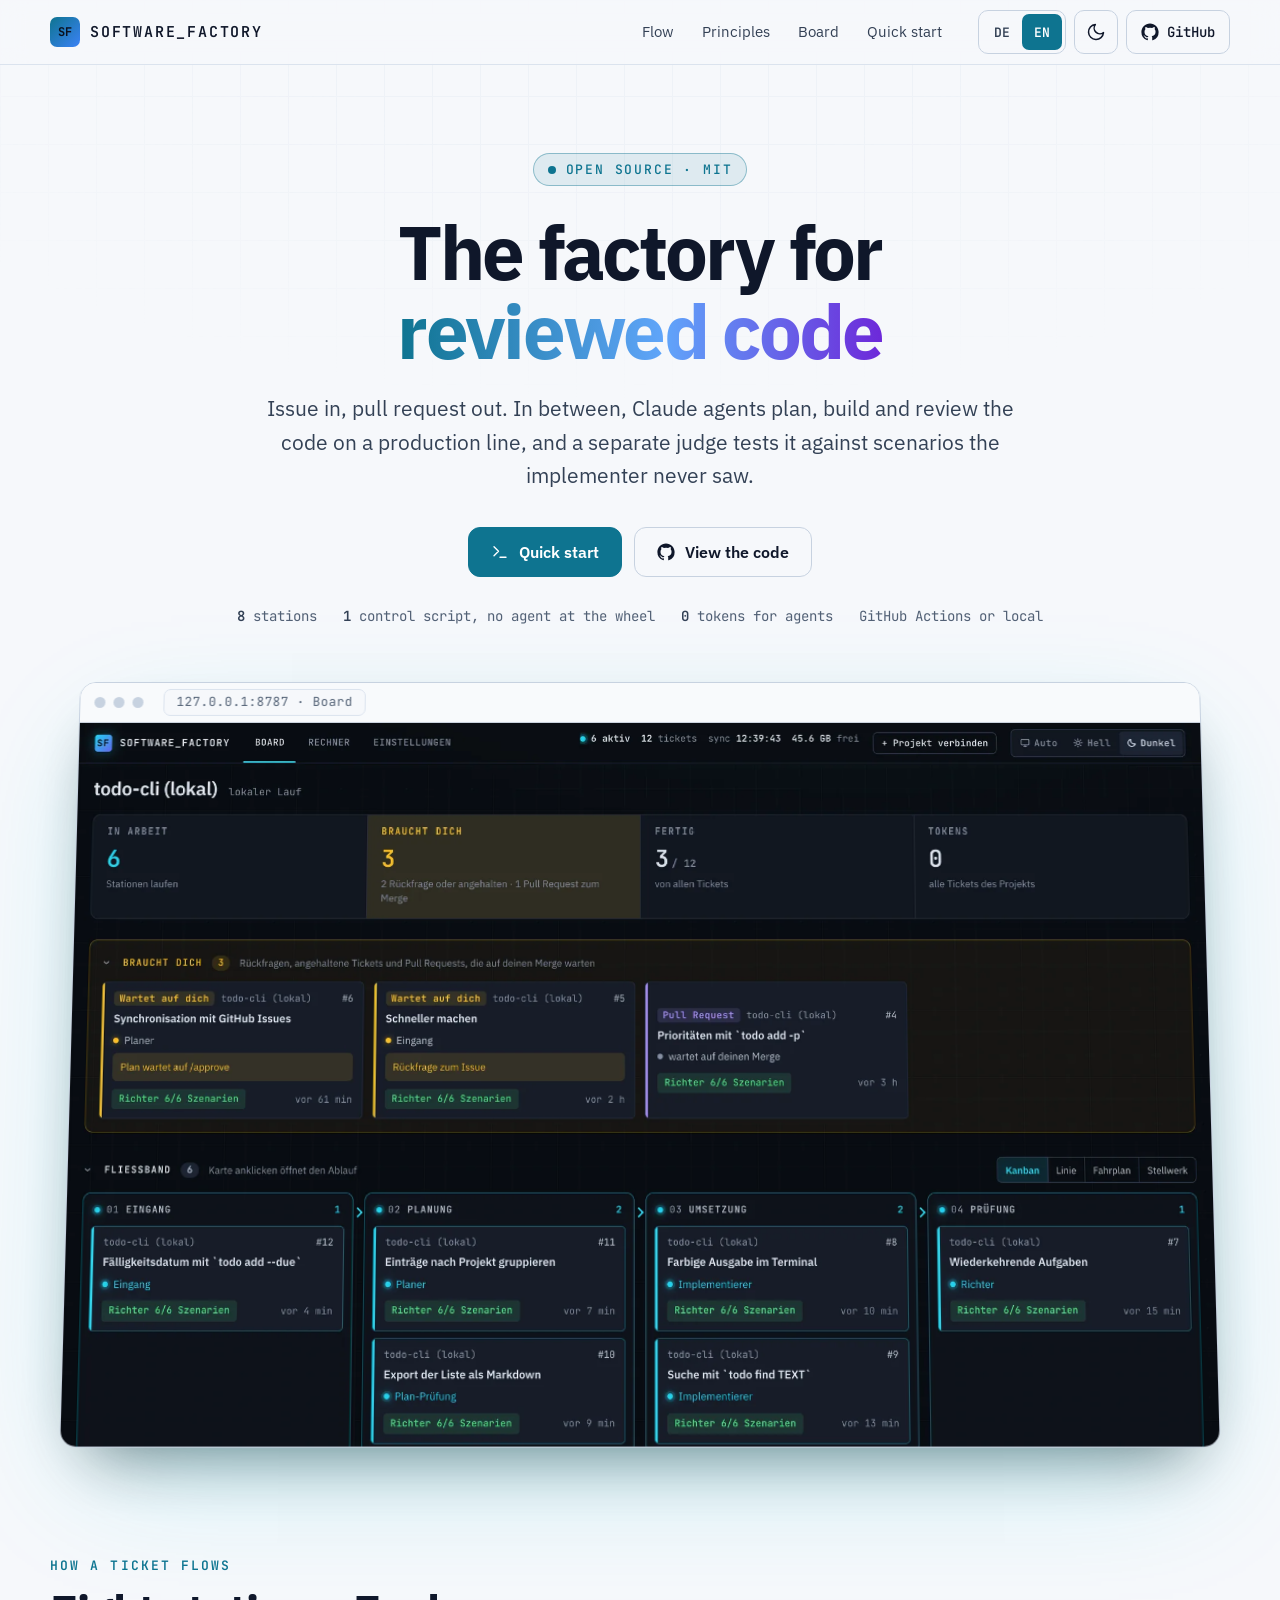
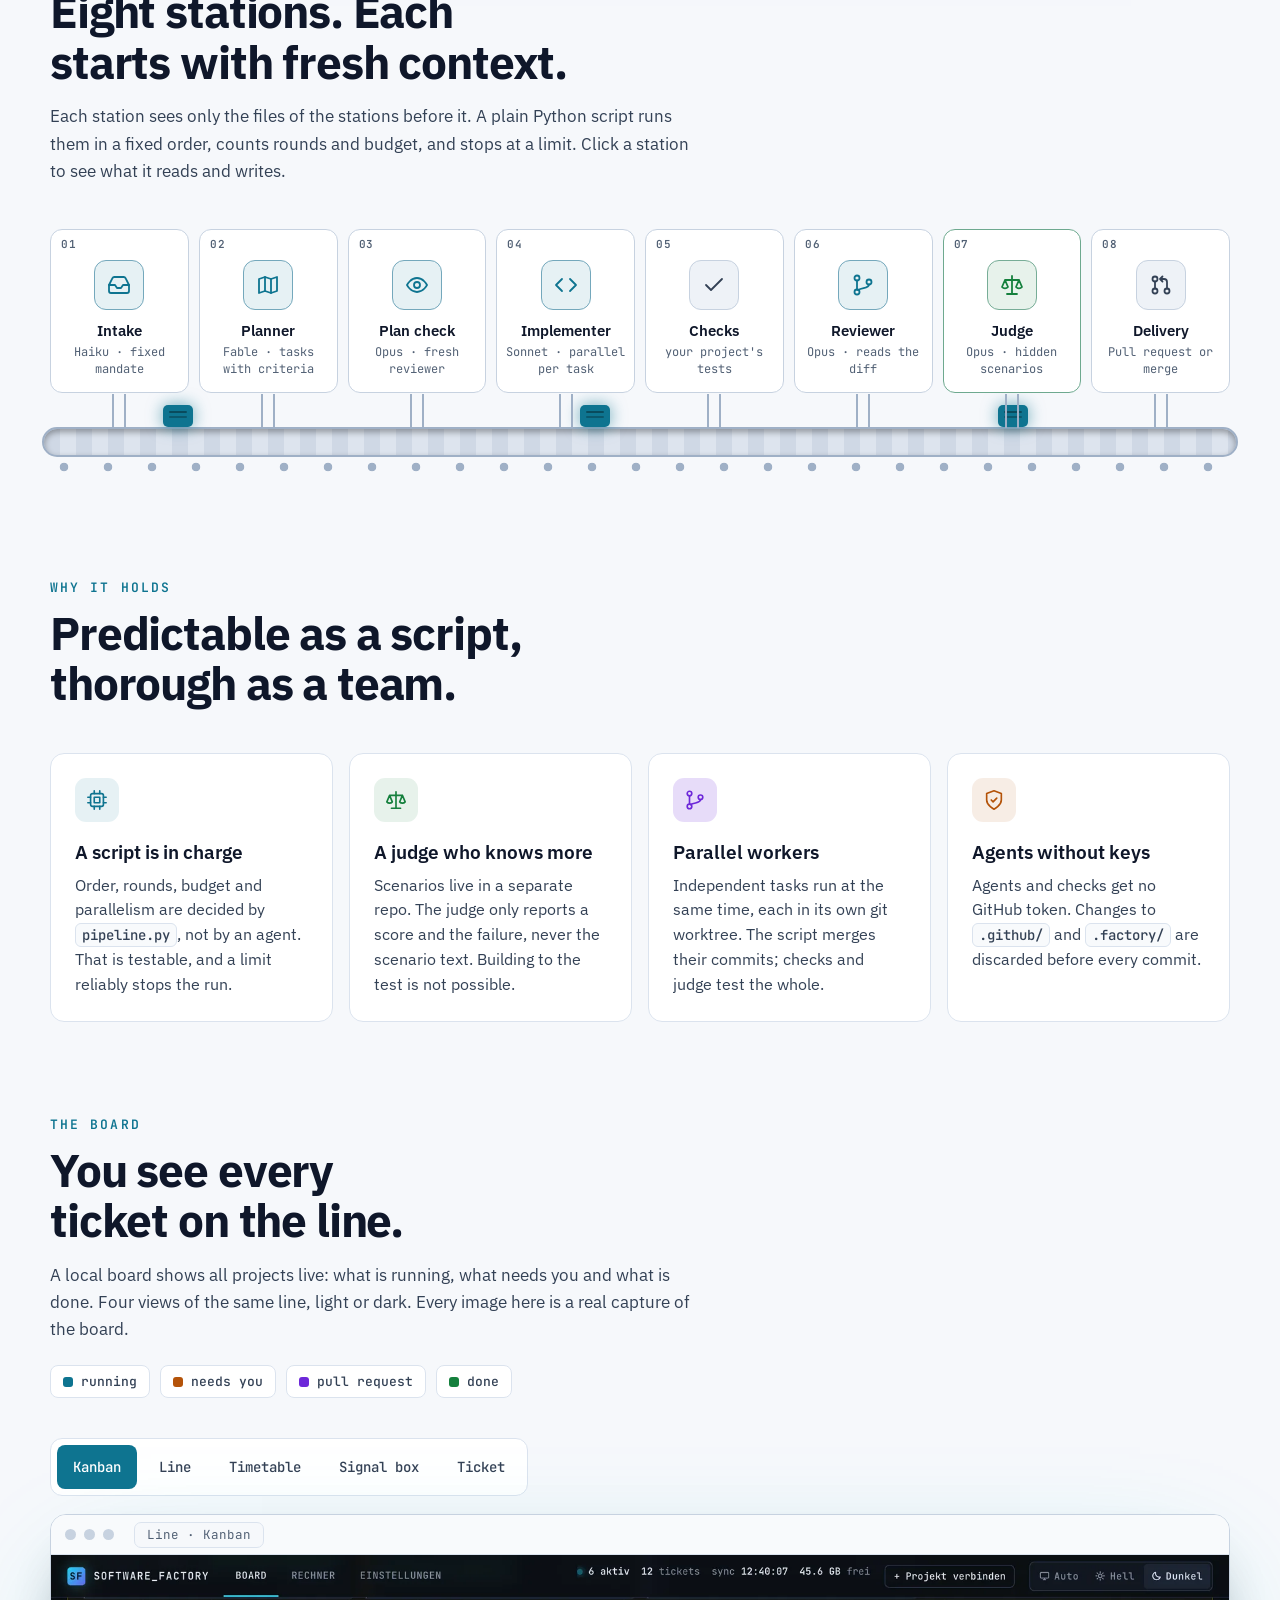
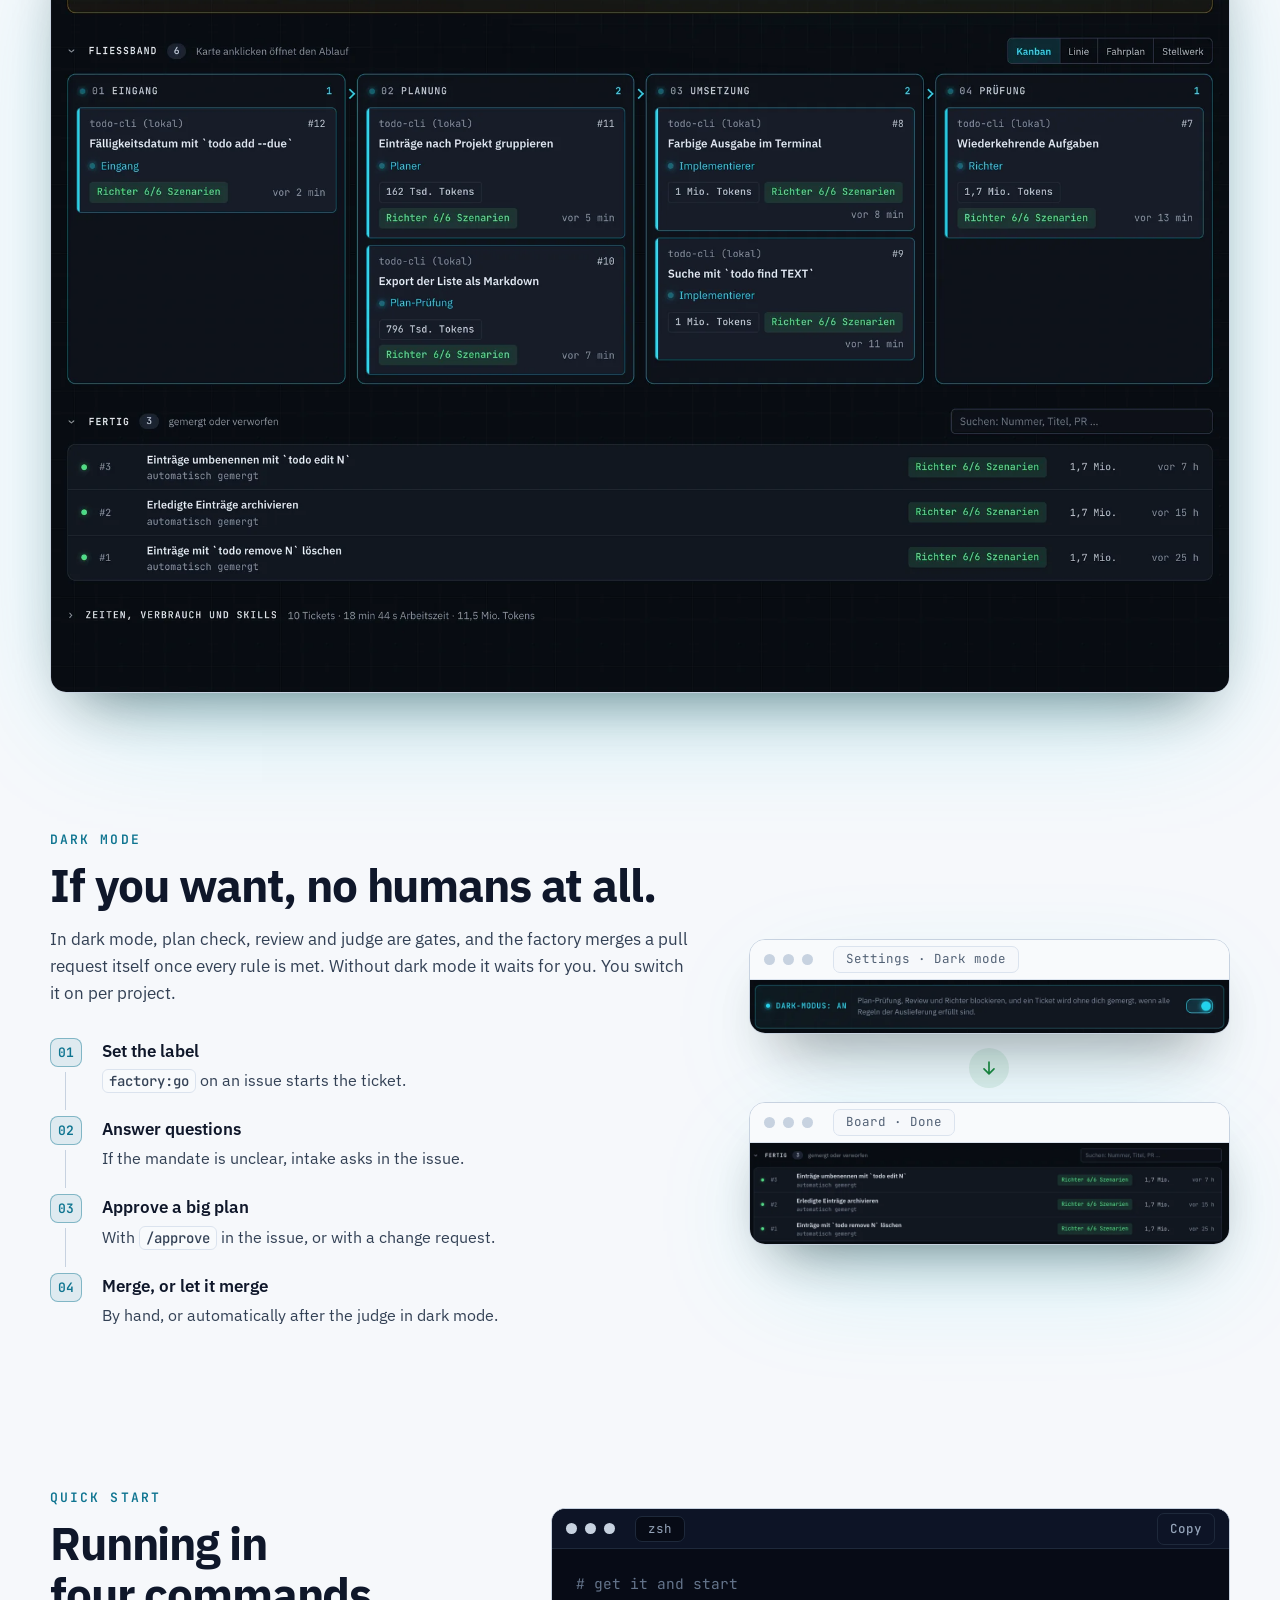
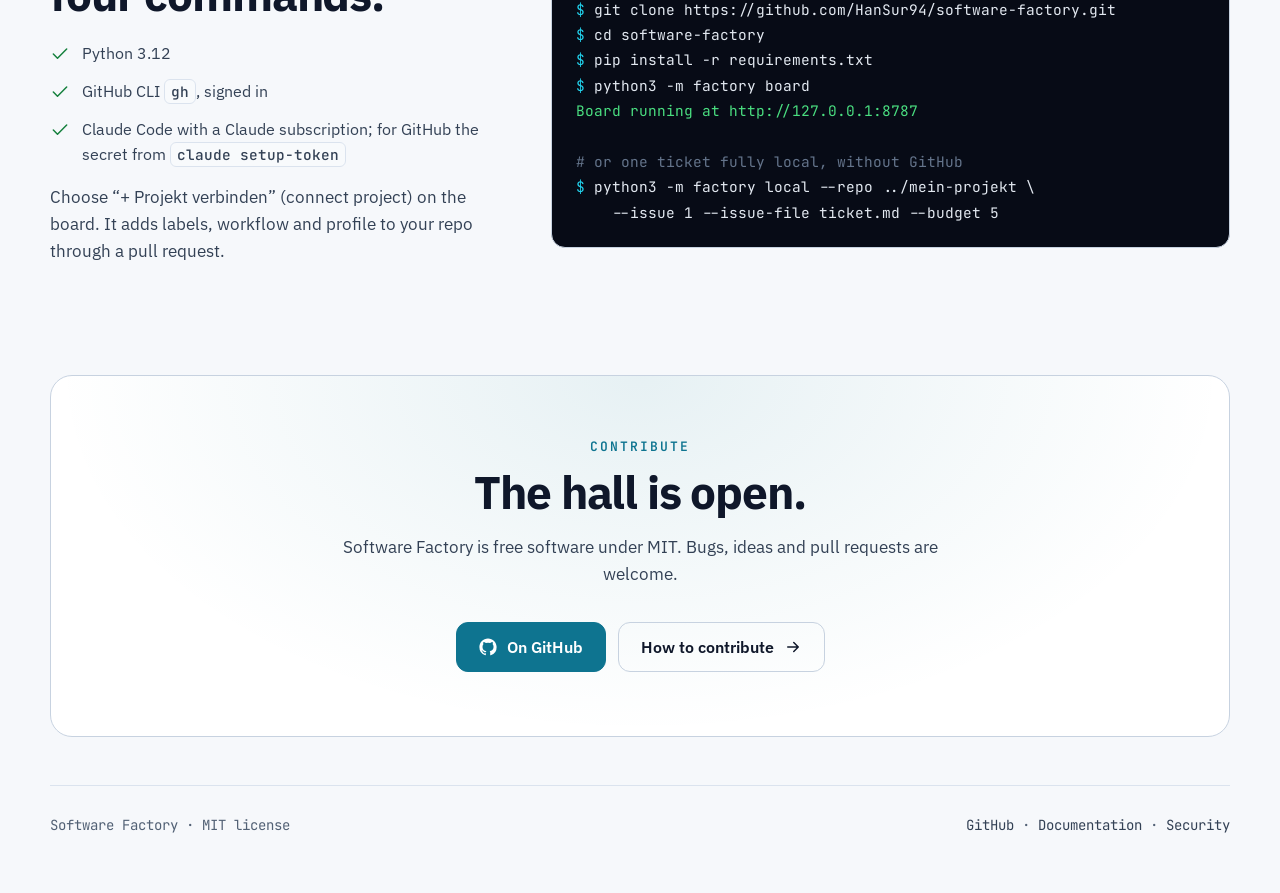
==== docs/index.html @ 9b82d966 "Projektseite: Motto Die Fabrik für geprüften Code Die Überschrift heißt jetzt Die Fabrik für geprüft" ====
<!doctype html>
<html lang="de">
<head>
<meta charset="utf-8">
<meta name="viewport" content="width=device-width, initial-scale=1">
<title>Software Factory – die Fabrik für geprüften Code</title>
<meta name="description" content="Open-Source-Fließband für Code: Claude-Agents planen, bauen und prüfen ein GitHub-Issue, ein getrennter Richter testet gegen verborgene Szenarien. Gesteuert von einem Skript, nicht von einem Agent.">
<meta property="og:title" content="Software Factory">
<meta property="og:description" content="Aus GitHub-Issues werden geprüfte Pull Requests. Agents planen, bauen und prüfen; ein Richter testet gegen verborgene Szenarien.">
<meta property="og:image" content="https://hansur94.github.io/software-factory/assets/board-kanban-dark.webp">
<meta property="og:type" content="website">
<meta name="twitter:card" content="summary_large_image">
<meta name="color-scheme" content="dark light">
<link rel="icon" href="data:image/svg+xml,%3Csvg xmlns='http://www.w3.org/2000/svg' viewBox='0 0 32 32'%3E%3Crect width='32' height='32' rx='7' fill='%2322d3ee'/%3E%3Ctext x='16' y='21.5' font-family='monospace' font-size='14' font-weight='700' text-anchor='middle' fill='%230b1120'%3ESF%3C/text%3E%3C/svg%3E">
<script>
// Theme and language are per-browser conveniences; storage may be missing, then the system decides.
(function () {
  var t = null; try { t = localStorage.getItem("sf-page-theme"); } catch (e) {}
  if (t === "light" || t === "dark") document.documentElement.dataset.theme = t;
})();
</script>
<link rel="preconnect" href="https://fonts.googleapis.com">
<link rel="preconnect" href="https://fonts.gstatic.com" crossorigin>
<link href="https://fonts.googleapis.com/css2?family=IBM+Plex+Sans:wght@400;500;600;700&family=JetBrains+Mono:wght@400;500;600;700&display=swap" rel="stylesheet">
<style>
:root {
  --bg: #0b1120; --bg-2: #0f172a; --card: #131c31; --card-2: #182238; --line: #26324a; --line-2: #334155;
  --fg: #f1f5f9; --fg-2: #cbd5e1; --muted: #94a3b8;
  --run: #22d3ee; --run-soft: rgba(34, 211, 238, .14);
  --you: #fbbf24; --you-soft: rgba(251, 191, 36, .14);
  --done: #4ade80; --done-soft: rgba(74, 222, 128, .14);
  --pr: #a78bfa;
  --on-run: #06202a;
  --mono: "JetBrains Mono", ui-monospace, SFMono-Regular, Menlo, monospace;
  --sans: "IBM Plex Sans", system-ui, -apple-system, "Segoe UI", sans-serif;
  --r: 14px; --wrap: 1180px;
}
@media (prefers-color-scheme: light) {
  :root:not([data-theme="dark"]) {
    --bg: #f6f8fb; --bg-2: #eef2f7; --card: #ffffff; --card-2: #f8fafc; --line: #dbe3ee; --line-2: #c7d2e0;
    --fg: #0f172a; --fg-2: #334155; --muted: #526175;
    --run: #0e7490; --run-soft: rgba(14, 116, 144, .10);
    --you: #b45309; --you-soft: rgba(180, 83, 9, .10);
    --done: #15803d; --done-soft: rgba(21, 128, 61, .10);
    --pr: #6d28d9; --on-run: #ffffff;
  }
}
:root[data-theme="light"] {
  --bg: #f6f8fb; --bg-2: #eef2f7; --card: #ffffff; --card-2: #f8fafc; --line: #dbe3ee; --line-2: #c7d2e0;
  --fg: #0f172a; --fg-2: #334155; --muted: #526175;
  --run: #0e7490; --run-soft: rgba(14, 116, 144, .10);
  --you: #b45309; --you-soft: rgba(180, 83, 9, .10);
  --done: #15803d; --done-soft: rgba(21, 128, 61, .10);
  --pr: #6d28d9; --on-run: #ffffff;
}
* { box-sizing: border-box; }
html { scroll-behavior: smooth; -webkit-text-size-adjust: 100%; }
body { margin: 0; background: var(--bg); color: var(--fg); font: 400 17px/1.6 var(--sans); overflow-x: hidden; }
img { max-width: 100%; display: block; }
a { color: inherit; }
:focus-visible { outline: 2px solid var(--run); outline-offset: 3px; border-radius: 6px; }
.wrap { width: min(var(--wrap), 100% - 32px); margin-inline: auto; }
.mono { font-family: var(--mono); }
.skip { position: absolute; left: -999px; top: 8px; background: var(--run); color: var(--on-run); padding: 8px 14px; border-radius: 8px; z-index: 50; }
.skip:focus { left: 16px; }

/* grid paper behind the page, as on the board */
body::before { content: ""; position: fixed; inset: 0; z-index: -1; pointer-events: none;
  background-image: linear-gradient(var(--line) 1px, transparent 1px), linear-gradient(90deg, var(--line) 1px, transparent 1px);
  background-size: 48px 48px; opacity: .28;
  mask-image: radial-gradient(ellipse 90% 60% at 50% 0%, #000 30%, transparent 75%); }

/* nav */
header.top { position: sticky; top: 0; z-index: 20; backdrop-filter: blur(12px); -webkit-backdrop-filter: blur(12px);
  background: color-mix(in srgb, var(--bg) 78%, transparent); border-bottom: 1px solid var(--line); }
.nav { display: flex; align-items: center; gap: 24px; height: 64px; }
.brand { display: flex; align-items: center; gap: 10px; text-decoration: none; font: 600 15px/1 var(--mono); letter-spacing: .12em; }
.logo { width: 30px; height: 30px; border-radius: 7px; display: grid; place-items: center; background: linear-gradient(135deg, var(--run), #3b82f6);
  color: #0b1120; font: 700 12px/1 var(--mono); letter-spacing: 0; }
.nav nav { display: flex; gap: 4px; margin-left: auto; }
.nav nav a { text-decoration: none; color: var(--fg-2); font-size: 15px; padding: 10px 12px; border-radius: 8px; min-height: 44px; display: inline-flex; align-items: center; }
.nav nav a:hover { color: var(--fg); background: var(--card); }
.tools { display: flex; align-items: center; gap: 8px; }
.seg { display: inline-flex; border: 1px solid var(--line-2); border-radius: 10px; padding: 3px; }
.seg button { font: 600 13px/1 var(--mono); color: var(--fg-2); background: transparent; border: 0; border-radius: 7px; min-width: 40px; min-height: 36px; cursor: pointer; transition: background .2s, color .2s; }
.seg button:hover { color: var(--fg); }
.seg button[aria-pressed="true"] { background: var(--run); color: var(--on-run); }
.theme { display: grid; place-items: center; width: 44px; height: 44px; border-radius: 10px; border: 1px solid var(--line-2); background: transparent; color: var(--fg); cursor: pointer; transition: border-color .2s, background .2s; }
.theme:hover { border-color: var(--run); background: var(--run-soft); }
.theme svg { width: 20px; height: 20px; }
.theme .sun { display: none; }
:root[data-mode="dark"] .theme .sun { display: block; } :root[data-mode="dark"] .theme .moon { display: none; }
.gh { display: inline-flex; align-items: center; gap: 8px; text-decoration: none; border: 1px solid var(--line-2); border-radius: 10px;
  padding: 0 14px; min-height: 44px; font: 500 14px/1 var(--mono); transition: border-color .2s, background .2s; }
.gh:hover { border-color: var(--run); background: var(--run-soft); }
.gh svg { width: 18px; height: 18px; }
@media (max-width: 960px) { .nav nav { display: none; } .tools { margin-left: auto; } }
@media (max-width: 520px) { .ghtext { display: none; } .gh { padding: 0 12px; } .brand { font-size: 13px; letter-spacing: .06em; } }
@media (max-width: 440px) { .bname { display: none; } }

/* hero */
.hero { padding: 88px 0 40px; text-align: center; }
.eyebrow { display: inline-flex; align-items: center; gap: 10px; font: 500 13px/1 var(--mono); letter-spacing: .14em; text-transform: uppercase;
  color: var(--run); border: 1px solid color-mix(in srgb, var(--run) 40%, transparent); background: var(--run-soft); padding: 9px 14px; border-radius: 999px; }
.dot { width: 8px; height: 8px; border-radius: 50%; background: currentColor; box-shadow: 0 0 0 0 currentColor; animation: pulse 2s infinite; }
@keyframes pulse { 0% { box-shadow: 0 0 0 0 color-mix(in srgb, currentColor 60%, transparent); } 80%, 100% { box-shadow: 0 0 0 8px transparent; } }
h1 { font: 700 clamp(38px, 6.4vw, 76px)/1.04 var(--sans); letter-spacing: -.035em; margin: 26px auto 0; max-width: 15ch; text-wrap: balance; }
h1 .hl { background: linear-gradient(90deg, var(--run), #60a5fa 55%, var(--pr)); -webkit-background-clip: text; background-clip: text; color: transparent; }
.lead { font-size: clamp(18px, 2.1vw, 21px); color: var(--fg-2); max-width: 60ch; margin: 22px auto 0; text-wrap: pretty; }
.ctas { display: flex; gap: 12px; justify-content: center; flex-wrap: wrap; margin-top: 34px; }
.btn { display: inline-flex; align-items: center; gap: 10px; text-decoration: none; font: 600 16px/1 var(--sans); padding: 0 22px; min-height: 50px;
  border-radius: 12px; border: 1px solid var(--line-2); transition: transform .15s, background .2s, border-color .2s; cursor: pointer; }
.btn:hover { transform: translateY(-1px); border-color: var(--run); }
.btn.primary { background: var(--run); color: var(--on-run); border-color: var(--run); }
.btn.primary:hover { background: color-mix(in srgb, var(--run) 86%, #fff); }
.btn svg { width: 18px; height: 18px; }
.facts { display: flex; gap: 10px 26px; justify-content: center; flex-wrap: wrap; margin-top: 30px; color: var(--muted); font: 400 14px/1.4 var(--mono); }
.facts span { display: inline-flex; align-items: center; gap: 8px; }
.facts b { color: var(--fg-2); font-weight: 600; }

/* browser frame around real screenshots */
.shot { margin: 56px auto 0; max-width: 1120px; border-radius: 16px; border: 1px solid var(--line-2); background: var(--card); overflow: hidden;
  box-shadow: 0 40px 120px -30px rgba(34, 211, 238, .28), 0 30px 60px -30px rgba(0, 0, 0, .6); }
.bar { display: flex; align-items: center; gap: 8px; height: 40px; padding: 0 14px; border-bottom: 1px solid var(--line); background: var(--card-2); }
.bar i { width: 11px; height: 11px; border-radius: 50%; background: var(--line-2); }
.bar .url { margin-left: 12px; font: 400 12.5px/1 var(--mono); color: var(--muted); background: var(--bg); border: 1px solid var(--line); border-radius: 7px; padding: 6px 12px; }
.shot img { width: 100%; height: auto; aspect-ratio: 1920 / 1200; object-fit: cover; object-position: top; }
.hero .shot { transform: perspective(1800px) rotateX(5deg); transform-origin: top center; transition: transform .6s ease; }
.hero .shot:hover { transform: none; }

/* sections */
section { padding: 96px 0 0; }
.kicker { font: 600 13px/1 var(--mono); letter-spacing: .16em; text-transform: uppercase; color: var(--run); }
h2 { font: 700 clamp(30px, 4vw, 46px)/1.1 var(--sans); letter-spacing: -.025em; margin: 14px 0 0; max-width: 22ch; text-wrap: balance; }
.sub { color: var(--fg-2); max-width: 64ch; margin: 16px 0 0; }

/* production line: stations stand over a running conveyor belt */
:root { --belt-a: #1c263b; --belt-b: #243049; --belt-edge: #3a4964; }
@media (prefers-color-scheme: light) { :root:not([data-theme="dark"]) { --belt-a: #cfd8e5; --belt-b: #dde4ee; --belt-edge: #9fb0c6; } }
:root[data-theme="light"] { --belt-a: #cfd8e5; --belt-b: #dde4ee; --belt-edge: #9fb0c6; }
.factory { position: relative; display: grid; grid-template-columns: repeat(8, minmax(0, 1fr)); gap: 10px; margin-top: 44px; padding-bottom: 92px; }
.belt { position: absolute; left: -8px; right: -8px; bottom: 28px; height: 30px; border-radius: 15px; border: 2px solid var(--belt-edge);
  background: repeating-linear-gradient(90deg, var(--belt-a) 0 16px, var(--belt-b) 16px 32px);
  box-shadow: inset 0 3px 6px rgba(0, 0, 0, .35); animation: belt 1.1s linear infinite; }
@keyframes belt { to { background-position: 32px 0; } }
/* rollers under the belt */
.belt::after { content: ""; position: absolute; left: 14px; right: 14px; bottom: -18px; height: 12px;
  background: radial-gradient(circle at 6px 6px, var(--belt-edge) 4px, transparent 4.6px) 0 0 / 44px 12px repeat-x; }
/* tickets riding on the belt: they start cyan and leave green */
.box { position: absolute; bottom: calc(100% + 2px); width: 30px; height: 22px; border-radius: 5px; background: var(--run);
  box-shadow: 0 0 16px color-mix(in srgb, var(--run) 60%, transparent); animation: ride 13.5s linear infinite; }
.box::before { content: ""; position: absolute; left: 6px; right: 6px; top: 6px; height: 2px; border-radius: 2px; background: rgba(0, 0, 0, .35); box-shadow: 0 5px 0 rgba(0, 0, 0, .25); }
.box.b1 { left: 10%; } .box.b2 { left: 45%; animation-delay: -4.5s; } .box.b3 { left: 80%; animation-delay: -9s; }
@keyframes ride { 0% { left: -4%; background: var(--run); } 82% { background: var(--run); } 90%, 100% { background: var(--done); box-shadow: 0 0 16px color-mix(in srgb, var(--done) 60%, transparent); } 100% { left: 100%; } }
.st { position: relative; z-index: 1; text-align: center; background: var(--card); border: 1px solid var(--line-2); border-radius: 12px; transition: border-color .2s, box-shadow .2s, transform .2s; }
.st-btn { display: block; width: 100%; height: 100%; padding: 30px 8px 14px; background: none; border: 0; border-radius: 12px; color: inherit; font: inherit; text-align: inherit; cursor: pointer; }
.st:hover { border-color: var(--run); transform: translateY(-2px); }
.st.on { border-color: var(--run); box-shadow: 0 0 0 1px var(--run), 0 10px 30px -12px color-mix(in srgb, var(--run) 60%, transparent); }
.st-detail { position: relative; margin-top: 18px; background: var(--card); border: 1px solid var(--run); border-radius: 14px; padding: 22px 24px; }
/* wide: a notch points up to the chosen station, so the panel reads as its extension */
.st-detail::before { content: ""; position: absolute; top: -9px; left: var(--px, 50%); width: 16px; height: 16px; margin-left: -8px; background: var(--card);
  border-left: 1px solid var(--run); border-top: 1px solid var(--run); transform: rotate(45deg); }
.st-detail .hd { display: flex; align-items: center; gap: 12px; flex-wrap: wrap; }
.st-detail h3 { font: 600 20px/1.3 var(--sans); margin: 0; }
.st-detail .model { font: 500 12.5px/1 var(--mono); color: var(--run); background: var(--run-soft); border-radius: 6px; padding: 6px 9px; }
.st-detail .close { margin-left: auto; font: 500 13px/1 var(--mono); color: var(--fg-2); background: transparent; border: 1px solid var(--line-2); border-radius: 8px; min-height: 36px; padding: 0 12px; cursor: pointer; }
.st-detail .close:hover { border-color: var(--run); color: var(--fg); }
.st-detail p { margin: 12px 0 0; color: var(--fg-2); }
.st-detail dl { display: grid; grid-template-columns: repeat(2, minmax(0, 1fr)); gap: 12px; margin: 16px 0 0; }
.st-detail dl div { background: var(--bg-2); border: 1px solid var(--line); border-radius: 10px; padding: 12px 14px; }
.st-detail dt { font: 600 11.5px/1 var(--mono); letter-spacing: .12em; text-transform: uppercase; color: var(--muted); margin-bottom: 8px; }
.st-detail dd { margin: 0; font-size: 15.5px; }
@media (max-width: 560px) { .st-detail dl { grid-template-columns: 1fr; } }
.st::after { content: ""; position: absolute; left: 50%; bottom: -36px; width: 14px; height: 34px; transform: translateX(-50%);
  background: linear-gradient(90deg, var(--belt-edge) 0 2px, transparent 2px calc(100% - 2px), var(--belt-edge) calc(100% - 2px)); }
.st .num { position: absolute; top: 9px; left: 10px; font: 600 11px/1 var(--mono); color: var(--muted); letter-spacing: .08em; }
.st .node { width: 50px; height: 50px; margin: 0 auto; border-radius: 12px; display: grid; place-items: center; background: var(--bg-2);
  border: 1px solid var(--line-2); color: var(--fg-2); }
.st .node svg { width: 24px; height: 24px; }
.st.agent .node { color: var(--run); border-color: color-mix(in srgb, var(--run) 45%, var(--line-2)); background: var(--run-soft); }
.st.judge .node { color: var(--done); border-color: color-mix(in srgb, var(--done) 45%, var(--line-2)); background: var(--done-soft); }
.st.judge { border-color: color-mix(in srgb, var(--done) 50%, var(--line-2)); }
.st h3 { font: 600 14.5px/1.25 var(--sans); margin: 12px 0 4px; }
.st p { margin: 0; font: 400 12px/1.4 var(--mono); color: var(--muted); }
.st div { min-width: 0; }
/* narrow screens: the belt runs down the left side, the stations stand beside it */
@media (max-width: 900px) {
  .factory { grid-template-columns: 1fr; gap: 12px; padding: 0 0 0 70px; }
  .belt { left: 4px; right: auto; top: -8px; bottom: -8px; width: 30px; height: auto;
    background: repeating-linear-gradient(180deg, var(--belt-a) 0 16px, var(--belt-b) 16px 32px); animation-name: belt-down; }
  @keyframes belt-down { to { background-position: 0 32px; } }
  .belt::after { left: auto; right: -18px; top: 14px; bottom: 14px; width: 12px; height: auto;
    background: radial-gradient(circle at 6px 6px, var(--belt-edge) 4px, transparent 4.6px) 0 0 / 12px 44px repeat-y; }
  .box { bottom: auto; left: 2px; width: 22px; height: 30px; animation-name: ride-down; }
  .box.b1 { left: 2px; top: 10%; } .box.b2 { left: 2px; top: 45%; } .box.b3 { left: 2px; top: 80%; }
  .box::before { left: 6px; right: auto; top: 6px; bottom: 6px; width: 2px; height: auto; box-shadow: 5px 0 0 rgba(0, 0, 0, .25); }
  @keyframes ride-down { 0% { top: -4%; background: var(--run); } 82% { background: var(--run); } 90%, 100% { background: var(--done); } 100% { top: 100%; } }
  .st { text-align: left; }
  .st:hover { transform: none; }
  .st-btn { display: grid; grid-template-columns: 50px 1fr; gap: 0 14px; align-items: center; padding: 14px; height: auto; }
  .belt::after { display: none; }
  /* narrow: the station tile itself opens; no tile of its own */
  .st .st-detail { margin: 0; border: 0; border-radius: 0 0 12px 12px; background: transparent; padding: 0 14px 16px 78px; animation: open .25s ease; }
  .st .st-detail::before, .st .st-detail .hd { display: none; }
  .st .st-detail dl { grid-template-columns: 1fr; margin-top: 4px; }
  .st .st-detail p { font: 400 15.5px/1.55 var(--sans); color: var(--fg-2); margin-top: 12px; }
  @keyframes open { from { opacity: 0; transform: translateY(-4px); } }
  .st::after { left: -34px; bottom: auto; top: 40px; width: 34px; height: 14px; transform: translateY(-50%);
    background: linear-gradient(180deg, var(--belt-edge) 0 2px, transparent 2px calc(100% - 2px), var(--belt-edge) calc(100% - 2px)); }
  .st .num { position: static; grid-column: 2; grid-row: 1; margin-bottom: 4px; }
  .st .node { grid-row: 1 / span 2; margin: 0; }
  .st h3 { margin: 0 0 2px; }
}

/* principles */
.grid4 { display: grid; grid-template-columns: repeat(4, minmax(0, 1fr)); gap: 16px; margin-top: 44px; }
@media (max-width: 1000px) { .grid4 { grid-template-columns: repeat(2, minmax(0, 1fr)); } }
@media (max-width: 560px) { .grid4 { grid-template-columns: 1fr; } }
.card { background: var(--card); border: 1px solid var(--line); border-radius: var(--r); padding: 24px; position: relative; overflow: hidden;
  transition: border-color .25s, transform .25s; }
.card:hover { border-color: var(--line-2); transform: translateY(-2px); }
.card .ic { width: 44px; height: 44px; border-radius: 11px; display: grid; place-items: center; background: var(--run-soft); color: var(--run); }
.card .ic svg { width: 22px; height: 22px; }
.card.you .ic { background: var(--you-soft); color: var(--you); }
.card.done .ic { background: var(--done-soft); color: var(--done); }
.card.pr .ic { background: color-mix(in srgb, var(--pr) 16%, transparent); color: var(--pr); }
.card h3 { font: 600 19px/1.3 var(--sans); margin: 18px 0 8px; }
.card p { margin: 0; color: var(--fg-2); font-size: 15.5px; }

/* gallery */
.tabs { display: flex; gap: 6px; flex-wrap: wrap; margin-top: 40px; padding: 6px; background: var(--card); border: 1px solid var(--line); border-radius: 12px; width: fit-content; max-width: 100%; }
.tabs button { font: 500 14px/1 var(--mono); color: var(--fg-2); background: transparent; border: 0; border-radius: 8px; padding: 0 16px; min-height: 44px; cursor: pointer; transition: background .2s, color .2s; }
.tabs button:hover { color: var(--fg); background: var(--card-2); }
.tabs button[aria-selected="true"] { background: var(--run); color: var(--on-run); }
.panel { margin-top: 18px; }
.panel[hidden] { display: none; }
.panel .shot { margin: 0; max-width: none; }
.panel .shot img { aspect-ratio: auto; }
.panel h3 { font: 600 22px/1.25 var(--sans); margin: 4px 0 10px; }
.panel p { margin: 0 0 12px; color: var(--fg-2); font-size: 16px; }
.panel ul { margin: 0; padding: 0; list-style: none; }
.panel li { display: flex; gap: 10px; padding: 8px 0; border-top: 1px dashed var(--line); color: var(--fg-2); font-size: 15px; }
.panel li::before { content: ""; flex: none; width: 8px; height: 8px; border-radius: 50%; margin-top: 8px; background: var(--run); }
@media (max-width: 980px) { .panel { grid-template-columns: 1fr; } }

/* legend chips (colours of the board) */
.legend { display: flex; flex-wrap: wrap; gap: 10px; margin-top: 22px; }
.chip { display: inline-flex; align-items: center; gap: 8px; font: 500 13px/1 var(--mono); padding: 9px 12px; border-radius: 8px; border: 1px solid var(--line); background: var(--card); color: var(--fg-2); }
.chip i { width: 10px; height: 10px; border-radius: 3px; }

/* split: dark mode + phone */
.split { display: grid; grid-template-columns: minmax(0, 1.15fr) minmax(0, .85fr); gap: 48px; align-items: center; margin-top: 44px; }
@media (max-width: 900px) { .split { grid-template-columns: 1fr; } }
.steps { counter-reset: s; margin: 0; padding: 0; list-style: none; }
.steps li { counter-increment: s; position: relative; padding: 0 0 22px 52px; }
.steps li::before { content: counter(s, decimal-leading-zero); position: absolute; left: 0; top: 0; font: 600 13px/1 var(--mono); color: var(--run);
  border: 1px solid color-mix(in srgb, var(--run) 45%, transparent); border-radius: 8px; padding: 7px 7px; background: var(--run-soft); }
.steps li:not(:last-child)::after { content: ""; position: absolute; left: 15px; top: 34px; bottom: 6px; width: 1px; background: var(--line-2); }
.steps b { display: block; font-weight: 600; margin-bottom: 2px; }
.steps span { color: var(--fg-2); font-size: 15.5px; }
.proof { display: grid; gap: 14px; }
.proof .shot { margin: 0; max-width: none; transform: none; }
.proof .shot img { aspect-ratio: auto; }
.flow-arrow { justify-self: center; width: 40px; height: 40px; border-radius: 50%; display: grid; place-items: center; background: var(--done-soft); color: var(--done); transform: rotate(90deg); }
.flow-arrow svg { width: 20px; height: 20px; }
.phone { justify-self: center; width: min(320px, 100%); border-radius: 36px; padding: 10px; background: var(--card-2); border: 1px solid var(--line-2);
  box-shadow: 0 40px 80px -30px rgba(0, 0, 0, .55), 0 0 80px -30px rgba(34, 211, 238, .35); }
.phone img { border-radius: 27px; width: 100%; height: auto; }

/* terminal */
.term { background: #070b16; color: #e2e8f0; border: 1px solid var(--line-2); border-radius: var(--r); overflow: hidden; }
.term .bar { background: #0d1426; border-color: #1e293b; }
.term .bar .url { background: #070b16; border-color: #1e293b; color: #94a3b8; }
.term pre { margin: 0; padding: 22px 24px; font: 400 14.5px/1.75 var(--mono); overflow-x: auto; }
.term .c { color: #64748b; } .term .p { color: #22d3ee; user-select: none; } .term .ok { color: #4ade80; }
.copy { margin-left: auto; font: 500 12.5px/1 var(--mono); color: #94a3b8; background: transparent; border: 1px solid #1e293b; border-radius: 7px; padding: 0 12px; min-height: 32px; cursor: pointer; }
.copy:hover { color: #e2e8f0; border-color: #334155; }
.need { display: grid; gap: 12px; margin: 22px 0 0; padding: 0; list-style: none; }
.need li { display: flex; gap: 12px; align-items: flex-start; color: var(--fg-2); font-size: 16px; }
.need svg { flex: none; width: 20px; height: 20px; color: var(--done); margin-top: 3px; }
.split.wide-right { grid-template-columns: minmax(0, .8fr) minmax(0, 1.2fr); }
@media (max-width: 900px) { .split.wide-right { grid-template-columns: 1fr; } }
code { white-space: nowrap; font: 500 .9em/1 var(--mono); background: var(--card-2); border: 1px solid var(--line); border-radius: 6px; padding: 2px 6px; }

/* closing */
.closing { margin: 110px 0 0; padding: 64px 24px; text-align: center; border-radius: 22px; border: 1px solid var(--line-2);
  background: radial-gradient(ellipse at 50% 0%, var(--run-soft), transparent 70%), var(--card); }
.closing h2 { margin-inline: auto; }
.closing .sub { margin-inline: auto; }
footer { padding: 48px 0 56px; color: var(--muted); font: 400 14px/1.6 var(--mono); }
footer .wrap { display: flex; gap: 12px 28px; flex-wrap: wrap; justify-content: space-between; border-top: 1px solid var(--line); padding-top: 28px; }
footer a { color: var(--fg-2); text-decoration: none; } footer a:hover { color: var(--run); }

/* reveal on scroll */
.reveal { opacity: 0; transform: translateY(18px); transition: opacity .7s ease, transform .7s ease; }
.reveal.in { opacity: 1; transform: none; }
@media (prefers-reduced-motion: reduce) {
  *, *::before, *::after { animation: none !important; transition: none !important; scroll-behavior: auto !important; }
  .reveal { opacity: 1; transform: none; }
  .hero .shot { transform: none; }
}
</style>
</head>
<body>
<a class="skip" href="#main" data-en="Skip to content">Zum Inhalt springen</a>

<svg width="0" height="0" style="position:absolute" aria-hidden="true">
  <symbol id="i-gh" viewBox="0 0 24 24"><path fill="currentColor" d="M12 .5C5.65.5.5 5.65.5 12a11.5 11.5 0 0 0 7.86 10.92c.58.1.79-.25.79-.56v-2c-3.2.7-3.87-1.37-3.87-1.37-.53-1.33-1.28-1.69-1.28-1.69-1.04-.71.08-.7.08-.7 1.15.08 1.76 1.19 1.76 1.19 1.03 1.76 2.7 1.25 3.36.96.1-.75.4-1.25.73-1.54-2.55-.29-5.24-1.28-5.24-5.68 0-1.26.45-2.28 1.19-3.09-.12-.29-.52-1.46.11-3.05 0 0 .97-.31 3.17 1.18a11 11 0 0 1 5.77 0c2.2-1.49 3.17-1.18 3.17-1.18.63 1.59.23 2.76.11 3.05.74.81 1.19 1.83 1.19 3.09 0 4.41-2.69 5.38-5.25 5.67.41.36.78 1.06.78 2.14v3.17c0 .31.21.67.8.56A11.5 11.5 0 0 0 23.5 12C23.5 5.65 18.35.5 12 .5Z"/></symbol>
  <symbol id="i-inbox" viewBox="0 0 24 24" fill="none" stroke="currentColor" stroke-width="1.8" stroke-linecap="round" stroke-linejoin="round"><path d="M22 12h-6l-2 3h-4l-2-3H2"/><path d="M5.45 5.11 2 12v6a2 2 0 0 0 2 2h16a2 2 0 0 0 2-2v-6l-3.45-6.89A2 2 0 0 0 16.76 4H7.24a2 2 0 0 0-1.79 1.11Z"/></symbol>
  <symbol id="i-map" viewBox="0 0 24 24" fill="none" stroke="currentColor" stroke-width="1.8" stroke-linecap="round" stroke-linejoin="round"><path d="M9 4 3 6v14l6-2 6 2 6-2V4l-6 2-6-2Z"/><path d="M9 4v14M15 6v14"/></symbol>
  <symbol id="i-check" viewBox="0 0 24 24" fill="none" stroke="currentColor" stroke-width="1.8" stroke-linecap="round" stroke-linejoin="round"><path d="M20 6 9 17l-5-5"/></symbol>
  <symbol id="i-shield" viewBox="0 0 24 24" fill="none" stroke="currentColor" stroke-width="1.8" stroke-linecap="round" stroke-linejoin="round"><path d="M12 22s8-4 8-10V5l-8-3-8 3v7c0 6 8 10 8 10Z"/><path d="m9 12 2 2 4-4"/></symbol>
  <symbol id="i-code" viewBox="0 0 24 24" fill="none" stroke="currentColor" stroke-width="1.8" stroke-linecap="round" stroke-linejoin="round"><path d="m16 18 6-6-6-6M8 6l-6 6 6 6"/></symbol>
  <symbol id="i-terminal" viewBox="0 0 24 24" fill="none" stroke="currentColor" stroke-width="1.8" stroke-linecap="round" stroke-linejoin="round"><path d="m4 17 6-6-6-6M12 19h8"/></symbol>
  <symbol id="i-eye" viewBox="0 0 24 24" fill="none" stroke="currentColor" stroke-width="1.8" stroke-linecap="round" stroke-linejoin="round"><path d="M2 12s3.5-7 10-7 10 7 10 7-3.5 7-10 7S2 12 2 12Z"/><circle cx="12" cy="12" r="3"/></symbol>
  <symbol id="i-scale" viewBox="0 0 24 24" fill="none" stroke="currentColor" stroke-width="1.8" stroke-linecap="round" stroke-linejoin="round"><path d="M12 3v18M7 21h10M5 7h14M5 7l-3 7a4 4 0 0 0 6 0L5 7Zm14 0-3 7a4 4 0 0 0 6 0l-3-7Z"/></symbol>
  <symbol id="i-pr" viewBox="0 0 24 24" fill="none" stroke="currentColor" stroke-width="1.8" stroke-linecap="round" stroke-linejoin="round"><circle cx="6" cy="6" r="2.5"/><circle cx="6" cy="18" r="2.5"/><circle cx="18" cy="18" r="2.5"/><path d="M6 8.5v7M18 15.5V9a3 3 0 0 0-3-3h-4m0 0 2.5-2.5M11 6l2.5 2.5"/></symbol>
  <symbol id="i-cpu" viewBox="0 0 24 24" fill="none" stroke="currentColor" stroke-width="1.8" stroke-linecap="round" stroke-linejoin="round"><rect x="5" y="5" width="14" height="14" rx="2"/><path d="M9 9h6v6H9zM9 2v3M15 2v3M9 19v3M15 19v3M2 9h3M2 15h3M19 9h3M19 15h3"/></symbol>
  <symbol id="i-git" viewBox="0 0 24 24" fill="none" stroke="currentColor" stroke-width="1.8" stroke-linecap="round" stroke-linejoin="round"><circle cx="6" cy="5" r="2.5"/><circle cx="6" cy="19" r="2.5"/><circle cx="18" cy="9" r="2.5"/><path d="M6 7.5v9M18 11.5c0 4-6 3-11 5.5"/></symbol>
  <symbol id="i-sun" viewBox="0 0 24 24" fill="none" stroke="currentColor" stroke-width="1.8" stroke-linecap="round" stroke-linejoin="round"><circle cx="12" cy="12" r="4"/><path d="M12 2v2M12 20v2M4.93 4.93l1.41 1.41M17.66 17.66l1.41 1.41M2 12h2M20 12h2M4.93 19.07l1.41-1.41M17.66 6.34l1.41-1.41"/></symbol>
  <symbol id="i-moon" viewBox="0 0 24 24" fill="none" stroke="currentColor" stroke-width="1.8" stroke-linecap="round" stroke-linejoin="round"><path d="M21 12.8A9 9 0 1 1 11.2 3a7 7 0 0 0 9.8 9.8Z"/></symbol>
  <symbol id="i-arrow" viewBox="0 0 24 24" fill="none" stroke="currentColor" stroke-width="2" stroke-linecap="round" stroke-linejoin="round"><path d="M5 12h14M13 6l6 6-6 6"/></symbol>
</svg>

<header class="top">
  <div class="wrap nav">
    <a class="brand" href="#top" aria-label="Software Factory, nach oben" data-en-aria="Software Factory, back to top"><span class="logo" aria-hidden="true">SF</span><span class="bname">SOFTWARE_FACTORY</span></a>
    <nav aria-label="Abschnitte" data-en-aria="Sections">
      <a href="#ablauf" data-en="Flow">Ablauf</a>
      <a href="#prinzipien" data-en="Principles">Prinzipien</a>
      <a href="#board" data-en="Board">Board</a>
      <a href="#start" data-en="Quick start">Schnellstart</a>
    </nav>
    <div class="tools">
      <div class="seg" role="group" aria-label="Sprache" data-en-aria="Language">
        <button type="button" class="lang" data-lang="de" aria-pressed="true" lang="de">DE</button>
        <button type="button" class="lang" data-lang="en" aria-pressed="false" lang="en">EN</button>
      </div>
      <button type="button" class="theme" id="theme" aria-label="Dunkle Darstellung" data-en-aria="Dark theme"><svg class="sun" aria-hidden="true"><use href="#i-sun"/></svg><svg class="moon" aria-hidden="true"><use href="#i-moon"/></svg></button>
      <a class="gh" href="https://github.com/HanSur94/software-factory"><svg aria-hidden="true"><use href="#i-gh"/></svg><span class="ghtext">GitHub</span></a>
    </div>
  </div>
</header>

<main id="main">
  <div class="wrap hero" id="top">
    <span class="eyebrow" data-en="&lt;span class=&quot;dot&quot; aria-hidden=&quot;true&quot;&gt;&lt;/span&gt;Open source · MIT"><span class="dot" aria-hidden="true"></span>Open Source · MIT</span>
    <h1 data-en="The factory for &lt;span class=&quot;hl&quot;&gt;reviewed code&lt;/span&gt;">Die Fabrik für <span class="hl">geprüften Code</span></h1>
    <p class="lead" data-en="Issue in, pull request out. In between, Claude agents plan, build and review the code on a production line, and a separate judge tests it against scenarios the implementer never saw.">Issue rein, Pull Request raus. Dazwischen planen, bauen und prüfen Claude-Agents den Code am Fließband, und ein getrennter Richter testet ihn gegen Szenarien, die der Implementierer nie gesehen hat.</p>
    <div class="ctas">
      <a class="btn primary" href="#start" data-en="&lt;svg aria-hidden=&quot;true&quot;&gt;&lt;use href=&quot;#i-terminal&quot;/&gt;&lt;/svg&gt;Quick start"><svg aria-hidden="true"><use href="#i-terminal"/></svg>Schnellstart</a>
      <a class="btn" href="https://github.com/HanSur94/software-factory" data-en="&lt;svg aria-hidden=&quot;true&quot;&gt;&lt;use href=&quot;#i-gh&quot;/&gt;&lt;/svg&gt;View the code"><svg aria-hidden="true"><use href="#i-gh"/></svg>Code ansehen</a>
    </div>
    <div class="facts">
      <span data-en="&lt;b&gt;8&lt;/b&gt; stations"><b>8</b> Stationen</span>
      <span data-en="&lt;b&gt;1&lt;/b&gt; control script, no agent at the wheel"><b>1</b> Steuerskript, kein Agent am Steuer</span>
      <span data-en="&lt;b&gt;0&lt;/b&gt; tokens for agents"><b>0</b> Tokens für Agents</span>
      <span data-en="GitHub Actions or local">GitHub Actions oder lokal</span>
    </div>
    <figure class="shot" style="margin-top:56px">
      <div class="bar" aria-hidden="true"><i></i><i></i><i></i><span class="url">127.0.0.1:8787 · Board</span></div>
      <img src="assets/board-kanban-dark.webp" data-en-alt="The Software Factory board: four figures at the top, three tickets waiting for an answer or a merge, and the line with the columns intake, planning, implementation and review." width="1920" height="1200" alt="Das Board der Software Factory: oben vier Kennzahlen, darunter drei Tickets, die auf eine Antwort oder einen Merge warten, und das Fließband mit den Spalten Eingang, Planung, Umsetzung und Prüfung." fetchpriority="high">
    </figure>
  </div>

  <section id="ablauf" class="wrap reveal" aria-labelledby="h-ablauf">
    <div class="kicker" data-en="How a ticket flows">Ablauf eines Tickets</div>
    <h2 id="h-ablauf" data-en="Eight stations. Each starts with fresh context.">Acht Stationen. Jede beginnt mit frischem Kontext.</h2>
    <p class="sub" data-en="Each station sees only the files of the stations before it. A plain Python script runs them in a fixed order, counts rounds and budget, and stops at a limit. Click a station to see what it reads and writes.">Jede Station sieht nur die Dateien ihrer Vorgänger. Ein normales Python-Skript führt sie in fester Reihenfolge aus, zählt Runden und Budget und hält an einem Limit an. Ein Klick auf eine Station zeigt, was sie liest und schreibt.</p>
    <div class="factory" role="list">
      <div class="belt" aria-hidden="true"><span class="box b1"></span><span class="box b2"></span><span class="box b3"></span></div>
      <div class="st agent" role="listitem"><button type="button" class="st-btn" aria-expanded="false" aria-controls="st-detail" data-i="0"><span class="num">01</span><span class="node"><svg aria-hidden="true"><use href="#i-inbox"/></svg></span><div><h3 data-en="Intake">Eingang</h3><p data-en="Haiku · fixed mandate">Haiku · fester Auftrag</p></div></button></div>
      <div class="st agent" role="listitem"><button type="button" class="st-btn" aria-expanded="false" aria-controls="st-detail" data-i="1"><span class="num">02</span><span class="node"><svg aria-hidden="true"><use href="#i-map"/></svg></span><div><h3 data-en="Planner">Planer</h3><p data-en="Fable · tasks with criteria">Fable · Tasks mit Kriterien</p></div></button></div>
      <div class="st agent" role="listitem"><button type="button" class="st-btn" aria-expanded="false" aria-controls="st-detail" data-i="2"><span class="num">03</span><span class="node"><svg aria-hidden="true"><use href="#i-eye"/></svg></span><div><h3 data-en="Plan check">Plan-Prüfung</h3><p data-en="Opus · fresh reviewer">Opus · frischer Prüfer</p></div></button></div>
      <div class="st agent" role="listitem"><button type="button" class="st-btn" aria-expanded="false" aria-controls="st-detail" data-i="3"><span class="num">04</span><span class="node"><svg aria-hidden="true"><use href="#i-code"/></svg></span><div><h3 data-en="Implementer">Implementierer</h3><p data-en="Sonnet · parallel per task">Sonnet · parallel je Task</p></div></button></div>
      <div class="st" role="listitem"><button type="button" class="st-btn" aria-expanded="false" aria-controls="st-detail" data-i="4"><span class="num">05</span><span class="node"><svg aria-hidden="true"><use href="#i-check"/></svg></span><div><h3>Checks</h3><p data-en="your project&#x27;s tests">die Tests deines Projekts</p></div></button></div>
      <div class="st agent" role="listitem"><button type="button" class="st-btn" aria-expanded="false" aria-controls="st-detail" data-i="5"><span class="num">06</span><span class="node"><svg aria-hidden="true"><use href="#i-git"/></svg></span><div><h3>Reviewer</h3><p data-en="Opus · reads the diff">Opus · liest den Diff</p></div></button></div>
      <div class="st judge" role="listitem"><button type="button" class="st-btn" aria-expanded="false" aria-controls="st-detail" data-i="6"><span class="num">07</span><span class="node"><svg aria-hidden="true"><use href="#i-scale"/></svg></span><div><h3 data-en="Judge">Richter</h3><p data-en="Opus · hidden scenarios">Opus · verborgene Szenarien</p></div></button></div>
      <div class="st" role="listitem"><button type="button" class="st-btn" aria-expanded="false" aria-controls="st-detail" data-i="7"><span class="num">08</span><span class="node"><svg aria-hidden="true"><use href="#i-pr"/></svg></span><div><h3 data-en="Delivery">Auslieferung</h3><p data-en="Pull request or merge">Pull Request oder Merge</p></div></button></div>
    </div>
    <div class="st-detail" id="st-detail" role="region" aria-live="polite" hidden></div>
  </section>

  <section id="prinzipien" class="wrap reveal" aria-labelledby="h-prinzipien">
    <div class="kicker" data-en="Why it holds">Warum es trägt</div>
    <h2 id="h-prinzipien" data-en="Predictable as a script, thorough as a team.">Vorhersagbar wie ein Skript, gründlich wie ein Team.</h2>
    <div class="grid4">
      <article class="card"><span class="ic"><svg aria-hidden="true"><use href="#i-cpu"/></svg></span><h3 data-en="A script is in charge">Ein Skript steuert</h3><p data-en="Order, rounds, budget and parallelism are decided by &lt;code&gt;pipeline.py&lt;/code&gt;, not by an agent. That is testable, and a limit reliably stops the run.">Reihenfolge, Runden, Budget und Parallelität entscheidet <code>pipeline.py</code>, kein Agent. Das ist testbar, und ein Limit hält zuverlässig an.</p></article>
      <article class="card done"><span class="ic"><svg aria-hidden="true"><use href="#i-scale"/></svg></span><h3 data-en="A judge who knows more">Ein Richter, der mehr weiß</h3><p data-en="Scenarios live in a separate repo. The judge only reports a score and the failure, never the scenario text. Building to the test is not possible.">Szenarien liegen in einem eigenen Repo. Der Richter gibt nur Wert und Fehlerbild heraus, nie den Szenario-Text. Auf den Test hin bauen geht nicht.</p></article>
      <article class="card pr"><span class="ic"><svg aria-hidden="true"><use href="#i-git"/></svg></span><h3 data-en="Parallel workers">Parallele Arbeiter</h3><p data-en="Independent tasks run at the same time, each in its own git worktree. The script merges their commits; checks and judge test the whole.">Unabhängige Tasks laufen gleichzeitig, jeder in einem eigenen Git-Worktree. Das Skript führt ihre Commits zusammen; Checks und Richter prüfen das Ganze.</p></article>
      <article class="card you"><span class="ic"><svg aria-hidden="true"><use href="#i-shield"/></svg></span><h3 data-en="Agents without keys">Agents ohne Schlüssel</h3><p data-en="Agents and checks get no GitHub token. Changes to &lt;code&gt;.github/&lt;/code&gt; and &lt;code&gt;.factory/&lt;/code&gt; are discarded before every commit.">Agents und Checks bekommen keinen GitHub-Token. Änderungen an <code>.github/</code> und <code>.factory/</code> werden vor jedem Commit verworfen.</p></article>
    </div>
  </section>

  <section id="board" class="wrap reveal" aria-labelledby="h-board">
    <div class="kicker" data-en="The board">Das Board</div>
    <h2 id="h-board" data-en="You see every ticket on the line.">Du siehst jedes Ticket auf dem Band.</h2>
    <p class="sub" data-en="A local board shows all projects live: what is running, what needs you and what is done. Four views of the same line, light or dark. Every image here is a real capture of the board.">Ein lokales Board zeigt alle Projekte live: was läuft, was dich braucht und was fertig ist. Vier Ansichten für dasselbe Band, hell oder dunkel. Alle Bilder hier sind echte Aufnahmen des Boards.</p>
    <div class="legend" aria-label="Farben des Boards" data-en-aria="Board colours">
      <span class="chip" data-en="&lt;i style=&quot;background:var(--run)&quot;&gt;&lt;/i&gt;running"><i style="background:var(--run)"></i>läuft</span>
      <span class="chip" data-en="&lt;i style=&quot;background:var(--you)&quot;&gt;&lt;/i&gt;needs you"><i style="background:var(--you)"></i>braucht dich</span>
      <span class="chip" data-en="&lt;i style=&quot;background:var(--pr)&quot;&gt;&lt;/i&gt;pull request"><i style="background:var(--pr)"></i>Pull Request</span>
      <span class="chip" data-en="&lt;i style=&quot;background:var(--done)&quot;&gt;&lt;/i&gt;done"><i style="background:var(--done)"></i>fertig</span>
    </div>

    <div class="tabs" role="tablist" aria-label="Ansichten des Boards" data-en-aria="Board views">
      <button role="tab" id="t-kanban" aria-controls="p-kanban" aria-selected="true">Kanban</button>
      <button role="tab" id="t-line" aria-controls="p-line" aria-selected="false" tabindex="-1" data-en="Line">Linie</button>
      <button role="tab" id="t-time" aria-controls="p-time" aria-selected="false" tabindex="-1" data-en="Timetable">Fahrplan</button>
      <button role="tab" id="t-signal" aria-controls="p-signal" aria-selected="false" tabindex="-1" data-en="Signal box">Stellwerk</button>
      <button role="tab" id="t-ticket" aria-controls="p-ticket" aria-selected="false" tabindex="-1">Ticket</button>
    </div>

    <div class="panel" role="tabpanel" id="p-kanban" aria-labelledby="t-kanban">
      <figure class="shot"><div class="bar" aria-hidden="true"><i></i><i></i><i></i><span class="url" data-en="Line · Kanban">Fließband · Kanban</span></div>
        <img src="assets/flow-kanban-dark.webp" data-en-alt="Kanban view: columns intake, planning, implementation and review with the running tickets, and below them the finished tickets with the judge&#x27;s verdict." width="1920" height="1200" loading="lazy" alt="Kanban-Ansicht: Spalten Eingang, Planung, Umsetzung und Prüfung mit den laufenden Tickets, darunter die fertigen Tickets mit dem Urteil des Richters."></figure>
    </div>
    <div class="panel" role="tabpanel" id="p-line" aria-labelledby="t-line" hidden>
      <figure class="shot"><div class="bar" aria-hidden="true"><i></i><i></i><i></i><span class="url" data-en="Line · Line view">Fließband · Linie</span></div>
        <img src="assets/flow-line-dark.webp" data-en-alt="Line view: columns from intake to done, tickets waiting for a runner or running, and the list of automatically merged tickets." width="1920" height="1200" loading="lazy" alt="Linien-Ansicht: Spalten von Eingang bis Fertig, Tickets warten auf Runner oder laufen, darunter die Liste der automatisch gemergten Tickets."></figure>
    </div>
    <div class="panel" role="tabpanel" id="p-time" aria-labelledby="t-time" hidden>
      <figure class="shot"><div class="bar" aria-hidden="true"><i></i><i></i><i></i><span class="url" data-en="Line · Timetable">Fließband · Fahrplan</span></div>
        <img src="assets/flow-timetable-light.webp" data-en-alt="Timetable view in light mode: one row per ticket on a time axis, coloured sections for planning, implementation, review and waiting for you." width="1920" height="1200" loading="lazy" alt="Fahrplan-Ansicht in Hell: je Ticket eine Zeile auf einer Zeitachse, farbige Abschnitte für Planung, Umsetzung, Prüfung und Warten auf dich."></figure>
    </div>
    <div class="panel" role="tabpanel" id="p-signal" hidden aria-labelledby="t-signal">
      <figure class="shot"><div class="bar" aria-hidden="true"><i></i><i></i><i></i><span class="url" data-en="Line · Signal box">Fließband · Stellwerk</span></div>
        <img src="assets/flow-signal-dark.webp" data-en-alt="Signal box view: the stations as nodes of a network, lines show how many tickets went from station to station; a yellow branch leads to you." width="1920" height="1200" loading="lazy" alt="Stellwerk-Ansicht: die Stationen als Knoten eines Netzes, Linien zeigen, wie viele Tickets von Station zu Station gingen; ein gelber Ast führt zu dir."></figure>
    </div>
    <div class="panel" role="tabpanel" id="p-ticket" aria-labelledby="t-ticket" hidden>
      <figure class="shot"><div class="bar" aria-hidden="true"><i></i><i></i><i></i><span class="url" data-en="Ticket #7 · Flow">Ticket #7 · Ablauf</span></div>
        <img src="assets/ticket-dark.webp" data-en-alt="An open ticket: progress over nine stations, working time and lead time, and the flow with intake, planner, plan check, implementer, checks and review with model and duration." width="1920" height="1200" loading="lazy" alt="Ein geöffnetes Ticket: Fortschritt über neun Stationen, Arbeitszeit und Durchlauf, darunter der Ablauf mit Eingang, Planer, Plan-Prüfung, Implementierer, Checks und Review samt Modell und Dauer."></figure>
    </div>
  </section>

  <section id="dark" class="wrap reveal" aria-labelledby="h-dark">
    <div class="split">
      <div>
        <div class="kicker" data-en="Dark mode">Dark-Modus</div>
        <h2 id="h-dark" data-en="If you want, no humans at all.">Wenn du willst, ganz ohne Menschen.</h2>
        <p class="sub" data-en="In dark mode, plan check, review and judge are gates, and the factory merges a pull request itself once every rule is met. Without dark mode it waits for you. You switch it on per project.">Im Dark-Modus sind Plan-Prüfung, Review und Richter Tore, und die Factory mergt einen Pull Request selbst, wenn alle Regeln erfüllt sind. Ohne Dark-Modus wartet er auf dich. Du schaltest ihn je Projekt ein.</p>
        <ol class="steps" style="margin-top:30px">
          <li><b data-en="Set the label">Label setzen</b><span data-en="&lt;code&gt;factory:go&lt;/code&gt; on an issue starts the ticket."><code>factory:go</code> an einem Issue startet das Ticket.</span></li>
          <li><b data-en="Answer questions">Rückfragen beantworten</b><span data-en="If the mandate is unclear, intake asks in the issue.">Ist der Auftrag unklar, fragt der Eingang im Issue nach.</span></li>
          <li><b data-en="Approve a big plan">Großen Plan freigeben</b><span data-en="With &lt;code&gt;/approve&lt;/code&gt; in the issue, or with a change request.">Mit <code>/approve</code> im Issue, oder mit einem Änderungswunsch.</span></li>
          <li><b data-en="Merge, or let it merge">Mergen oder mergen lassen</b><span data-en="By hand, or automatically after the judge in dark mode.">Von Hand, oder im Dark-Modus automatisch nach dem Richter.</span></li>
        </ol>
      </div>
      <div class="proof">
        <figure class="shot"><div class="bar" aria-hidden="true"><i></i><i></i><i></i><span class="url" data-en="Settings · Dark mode">Einstellungen · Dark-Modus</span></div>
          <img src="assets/settings-darkmode-dark.webp" data-en-alt="The dark mode switch in the settings, turned on: plan check, review and judge block, and a ticket is merged without you once every delivery rule is met." width="1200" height="132" loading="lazy" alt="Der Schalter Dark-Modus in den Einstellungen, eingeschaltet: Plan-Prüfung, Review und Richter blockieren, und ein Ticket wird ohne dich gemergt, wenn alle Regeln der Auslieferung erfüllt sind."></figure>
        <span class="flow-arrow" aria-hidden="true"><svg><use href="#i-arrow"/></svg></span>
        <figure class="shot"><div class="bar" aria-hidden="true"><i></i><i></i><i></i><span class="url" data-en="Board · Done">Board · Fertig</span></div>
          <img src="assets/done-merged-dark.webp" data-en-alt="The Done list on the board: three tickets, each with judge 6/6 scenarios and the note merged automatically." width="1084" height="228" loading="lazy" alt="Die Liste Fertig im Board: drei Tickets, jedes mit Richter 6/6 Szenarien und dem Vermerk automatisch gemergt."></figure>
      </div>
    </div>
  </section>

  <section id="start" class="wrap reveal" aria-labelledby="h-start">
    <div class="split wide-right">
      <div>
        <div class="kicker" data-en="Quick start">Schnellstart</div>
        <h2 id="h-start" data-en="Running in four commands.">In vier Befehlen am Laufen.</h2>
        <ul class="need">
          <li><svg aria-hidden="true"><use href="#i-check"/></svg><span>Python 3.12</span></li>
          <li><svg aria-hidden="true"><use href="#i-check"/></svg><span data-en="GitHub CLI &lt;code&gt;gh&lt;/code&gt;, signed in">GitHub CLI <code>gh</code>, angemeldet</span></li>
          <li><svg aria-hidden="true"><use href="#i-check"/></svg><span data-en="Claude Code with a Claude subscription; for GitHub the secret from &lt;code&gt;claude setup-token&lt;/code&gt;">Claude Code mit einem Claude-Abo; für GitHub das Secret aus <code>claude setup-token</code></span></li>
        </ul>
        <p class="sub" data-en="Choose “+ Projekt verbinden” (connect project) on the board. It adds labels, workflow and profile to your repo through a pull request.">Im Board „+ Projekt verbinden“ wählen. Die Seite legt Labels, Workflow und Profil per Pull Request in deinem Repo an.</p>
      </div>
      <div class="term">
        <div class="bar"><i></i><i></i><i></i><span class="url">zsh</span><button class="copy" type="button" data-copy="git clone https://github.com/HanSur94/software-factory.git&#10;cd software-factory&#10;pip install -r requirements.txt&#10;python3 -m factory board" data-en="Copy">Kopieren</button></div>
<pre><span class="c" data-en="# get it and start"># holen und starten</span>
<span class="p">$ </span>git clone https://github.com/HanSur94/software-factory.git
<span class="p">$ </span>cd software-factory
<span class="p">$ </span>pip install -r requirements.txt
<span class="p">$ </span>python3 -m factory board
<span class="ok" data-en="Board running at http://127.0.0.1:8787">Board läuft auf http://127.0.0.1:8787</span>

<span class="c" data-en="# or one ticket fully local, without GitHub"># oder ein Ticket ganz lokal, ohne GitHub</span>
<span class="p">$ </span>python3 -m factory local --repo ../mein-projekt \
    --issue 1 --issue-file ticket.md --budget 5</pre>
      </div>
    </div>
  </section>

  <div class="wrap">
    <div class="closing reveal">
      <div class="kicker" data-en="Contribute">Mitmachen</div>
      <h2 data-en="The hall is open.">Die Halle ist offen.</h2>
      <p class="sub" data-en="Software Factory is free software under MIT. Bugs, ideas and pull requests are welcome.">Die Software Factory ist freie Software unter MIT. Fehler, Ideen und Pull Requests sind willkommen.</p>
      <div class="ctas">
        <a class="btn primary" href="https://github.com/HanSur94/software-factory" data-en="&lt;svg aria-hidden=&quot;true&quot;&gt;&lt;use href=&quot;#i-gh&quot;/&gt;&lt;/svg&gt;On GitHub"><svg aria-hidden="true"><use href="#i-gh"/></svg>Auf GitHub</a>
        <a class="btn" href="https://github.com/HanSur94/software-factory/blob/main/CONTRIBUTING.md" data-en="How to contribute&lt;svg aria-hidden=&quot;true&quot;&gt;&lt;use href=&quot;#i-arrow&quot;/&gt;&lt;/svg&gt;">So trägst du bei<svg aria-hidden="true"><use href="#i-arrow"/></svg></a>
      </div>
    </div>
  </div>
</main>

<footer>
  <div class="wrap">
    <span data-en="Software Factory · MIT license">Software Factory · MIT-Lizenz</span>
    <span><a href="https://github.com/HanSur94/software-factory">GitHub</a> · <a href="https://github.com/HanSur94/software-factory/blob/main/README.md" data-en="Documentation">Dokumentation</a> · <a href="https://github.com/HanSur94/software-factory/blob/main/SECURITY.md" data-en="Security">Sicherheit</a></span>
  </div>
</footer>

<script>
// Tabs: arrow keys move between them, as the ARIA pattern expects.
const tabs = [...document.querySelectorAll('[role="tab"]')];
function pick(t, focus) {
  tabs.forEach(b => {
    const on = b === t;
    b.setAttribute("aria-selected", String(on));
    b.tabIndex = on ? 0 : -1;
    document.getElementById(b.getAttribute("aria-controls")).hidden = !on;
  });
  if (focus) t.focus();
}
tabs.forEach((t, i) => {
  t.addEventListener("click", () => pick(t));
  t.addEventListener("keydown", e => {
    const d = { ArrowRight: 1, ArrowLeft: -1 }[e.key];
    if (d) { e.preventDefault(); pick(tabs[(i + d + tabs.length) % tabs.length], true); }
    if (e.key === "Home") { e.preventDefault(); pick(tabs[0], true); }
    if (e.key === "End") { e.preventDefault(); pick(tabs[tabs.length - 1], true); }
  });
});
// Light or dark: follows the system until the visitor picks one.
const root = document.documentElement, themeBtn = document.getElementById("theme");
const sysDark = matchMedia("(prefers-color-scheme: dark)");
const store = (k, v) => { try { if (v === undefined) return localStorage.getItem(k); localStorage.setItem(k, v); } catch (e) { return null; } };
let lang = "de";
function markTheme() {
  const dark = root.dataset.theme ? root.dataset.theme === "dark" : sysDark.matches;
  root.dataset.mode = dark ? "dark" : "light";
  const de = dark ? "Helle Darstellung" : "Dunkle Darstellung", en = dark ? "Light theme" : "Dark theme";
  themeBtn.setAttribute("aria-label", lang === "en" ? en : de);
}
themeBtn.addEventListener("click", () => {
  root.dataset.theme = root.dataset.mode === "dark" ? "light" : "dark";
  store("sf-page-theme", root.dataset.theme); markTheme();
});
sysDark.addEventListener("change", markTheme);

// German or English: every translated element carries its English text in data-en.
const META = { de: [document.title, document.querySelector('meta[name="description"]').content],
  en: ["Software Factory – the factory for reviewed code",
       "Open-source production line for code: Claude agents plan, build and review a GitHub issue, a separate judge tests against hidden scenarios. Run by a script, not by an agent."] };
function setLang(l) {
  lang = l; root.lang = l;
  document.querySelectorAll("[data-en]").forEach(el => {
    if (el.dataset.de === undefined) el.dataset.de = el.innerHTML;
    el.innerHTML = l === "en" ? el.dataset.en : el.dataset.de;
  });
  document.querySelectorAll("[data-en-alt]").forEach(el => {
    if (el.dataset.deAlt === undefined) el.dataset.deAlt = el.alt;
    el.alt = l === "en" ? el.dataset.enAlt : el.dataset.deAlt;
  });
  document.querySelectorAll("[data-en-aria]").forEach(el => {
    if (el.dataset.deAria === undefined) el.dataset.deAria = el.getAttribute("aria-label");
    el.setAttribute("aria-label", l === "en" ? el.dataset.enAria : el.dataset.deAria);
  });
  document.title = META[l][0];
  document.querySelector('meta[name="description"]').content = META[l][1];
  document.querySelectorAll(".lang").forEach(b => b.setAttribute("aria-pressed", String(b.dataset.lang === l)));
  markTheme();
  if (openSt >= 0) drawDetail();
}
document.querySelectorAll(".lang").forEach(b => b.addEventListener("click", () => { store("sf-page-lang", b.dataset.lang); setLang(b.dataset.lang); }));
const asked = new URLSearchParams(location.search).get("lang");
const saved = store("sf-page-lang");
setLang(asked === "en" || asked === "de" ? asked : saved || ((navigator.language || "de").toLowerCase().startsWith("de") ? "de" : "en"));

// Stations: a click shows what the station reads and writes.
const ST = [
  { m: "Haiku 5.5", de: ["Eingang", "Das Issue", "ticket.json mit festem Auftrag, oder eine Rückfrage im Issue", "Macht aus einem frei geschriebenen Issue einen festen Auftrag mit Abnahmekriterien. Ist etwas unklar, fragt er im Issue nach und das Ticket wartet auf deine Antwort."],
    en: ["Intake", "The issue", "ticket.json with a fixed mandate, or a question in the issue", "Turns a freely written issue into a fixed mandate with acceptance criteria. If something is unclear, it asks in the issue and the ticket waits for your answer."] },
  { m: "Fable 5.2", de: ["Planer", "Ticket und Repo", "plan.md: Tasks mit Abnahmekriterien", "Zerlegt den Auftrag in Tasks, nennt je Task die Dateien und was davon abhängt. Daraus entscheidet das Skript, was parallel laufen darf. Große Pläne warten auf dein /approve."],
    en: ["Planner", "Ticket and repo", "plan.md: tasks with acceptance criteria", "Splits the mandate into tasks and names the files and dependencies of each. From that the script decides what may run in parallel. Big plans wait for your /approve."] },
  { m: "Opus 5.5", de: ["Plan-Prüfung", "Ticket und Plan", "plan-review.json", "Ein frischer Prüfer liest den Plan gegen den Auftrag. Beratend meldet er nur; als Tor schickt er den Plan zurück an den Planer."],
    en: ["Plan check", "Ticket and plan", "plan-review.json", "A fresh reviewer reads the plan against the mandate. As advisor it only reports; as a gate it sends the plan back to the planner."] },
  { m: "Sonnet 5.5", de: ["Implementierer", "Einen Task", "Code und Tests", "Unabhängige Tasks laufen gleichzeitig, jeder in einem eigenen Git-Worktree. Er darf nur die Programme starten, die das Profil des Projekts erlaubt, und bekommt keinen Token."],
    en: ["Implementer", "One task", "Code and tests", "Independent tasks run at the same time, each in its own git worktree. It may only start the programs the project profile allows, and it gets no token."] },
  { m: "Projekt-Kommandos", mEn: "project commands", de: ["Checks", "Den Branch", "Ergebnis; bei Fehlern fasst Haiku 5.5 die Logs zusammen", "Die Kommandos deines Projekts, etwa Tests und Linter. Schlägt etwas fehl, geht eine kurze Zusammenfassung zurück an den Implementierer."],
    en: ["Checks", "The branch", "Result; on failure Haiku 5.5 sums up the logs", "Your project's own commands, such as tests and linters. If something fails, a short summary goes back to the implementer."] },
  { m: "Opus 5.5", de: ["Reviewer", "Diff, Ticket und Plan", "review.md", "Liest den Diff wie ein erfahrener Kollege. Blockierende Punkte schicken das Ticket in die Nacharbeit; wiederholte Runden müssen weniger offene Punkte zeigen."],
    en: ["Reviewer", "Diff, ticket and plan", "review.md", "Reads the diff like an experienced colleague. Blocking points send the ticket to rework; each further round must show fewer open points."] },
  { m: "Opus 5.5", de: ["Richter", "Den gebauten Stand und das Szenarien-Repo", "verdict.json: Wert und Fehlerbild", "Spielt Szenarien durch, die der Implementierer nie gesehen hat. Heraus kommen nur Wert und Fehlerbild; ein Fehlerbild mit Szenario-Text wird zurückgehalten."],
    en: ["Judge", "The built state and the scenario repo", "verdict.json: score and failure", "Plays through scenarios the implementer never saw. Only a score and the failure come out; a failure that quotes a scenario is held back."] },
  { m: "Skript", mEn: "script", de: ["Auslieferung", "Das Urteil", "Pull Request, im Dark-Modus der Merge, oder die nächste Runde", "Öffnet den Pull Request mit Zusammenfassung. Im Dark-Modus arbeitet sie den Basis-Branch ein und mergt, wenn alle Regeln erfüllt sind."],
    en: ["Delivery", "The verdict", "Pull request, the merge in dark mode, or the next round", "Opens the pull request with a summary. In dark mode it brings in the base branch and merges once every rule is met."] },
];
const detail = document.getElementById("st-detail"), factory = document.querySelector(".factory");
const narrow = matchMedia("(max-width: 900px)");
var openSt = -1;   // var: setLang runs before this line and reads it
const esc = t => t.replace(/[&<>"]/g, c => ({ "&": "&amp;", "<": "&lt;", ">": "&gt;", '"': "&quot;" })[c]);
function drawDetail() {
  document.querySelectorAll(".st-btn").forEach(b => {
    const on = Number(b.dataset.i) === openSt;
    b.setAttribute("aria-expanded", String(on)); b.parentElement.classList.toggle("on", on);
  });
  if (openSt < 0) { detail.hidden = true; return; }
  const st = ST[openSt], t = st[lang], en = lang === "en";
  detail.innerHTML = `<div class="hd"><span class="model">${String(openSt + 1).padStart(2, "0")}</span><h3>${esc(t[0])}</h3>
    <span class="model">${esc(en && st.mEn ? st.mEn : st.m)}</span>
    <button type="button" class="close">${en ? "Close" : "Schließen"}</button></div>
    <dl><div><dt>${en ? "Reads" : "Liest"}</dt><dd>${esc(t[1])}</dd></div><div><dt>${en ? "Writes" : "Schreibt"}</dt><dd>${esc(t[2])}</dd></div></dl>
    <p>${esc(t[3])}</p>`;
  detail.querySelector(".close").addEventListener("click", () => {
    const back = document.querySelector(`.st-btn[data-i="${openSt}"]`); openSt = -1; drawDetail(); back && back.focus();
  });
  // narrow: right under the station; wide: under the whole line
  const card = document.querySelector(`.st-btn[data-i="${openSt}"]`).parentElement;
  if (narrow.matches) card.append(detail); else factory.after(detail);
  detail.hidden = false;
  if (!narrow.matches) {
    const c = card.getBoundingClientRect(), d = detail.getBoundingClientRect();
    detail.style.setProperty("--px", Math.round(c.left + c.width / 2 - d.left) + "px");
  }
}
document.querySelectorAll(".st-btn").forEach(b => b.addEventListener("click", () => {
  openSt = openSt === Number(b.dataset.i) ? -1 : Number(b.dataset.i); drawDetail();
}));
narrow.addEventListener("change", drawDetail);

// Copy button for the quick start.
document.querySelectorAll(".copy").forEach(b => b.addEventListener("click", async () => {
  try { await navigator.clipboard.writeText(b.dataset.copy); b.textContent = lang === "en" ? "Copied" : "Kopiert"; }
  catch { b.textContent = lang === "en" ? "Select it" : "Bitte markieren"; }
  setTimeout(() => (b.textContent = lang === "en" ? "Copy" : "Kopieren"), 1800);
}));
// Sections fade in once they come into view.
const io = "IntersectionObserver" in window ? new IntersectionObserver(es => es.forEach(e => {
  if (e.isIntersecting) { e.target.classList.add("in"); io.unobserve(e.target); }
}), { rootMargin: "0px 0px -10% 0px" }) : null;
document.querySelectorAll(".reveal").forEach(el => io ? io.observe(el) : el.classList.add("in"));
</script>
</body>
</html>
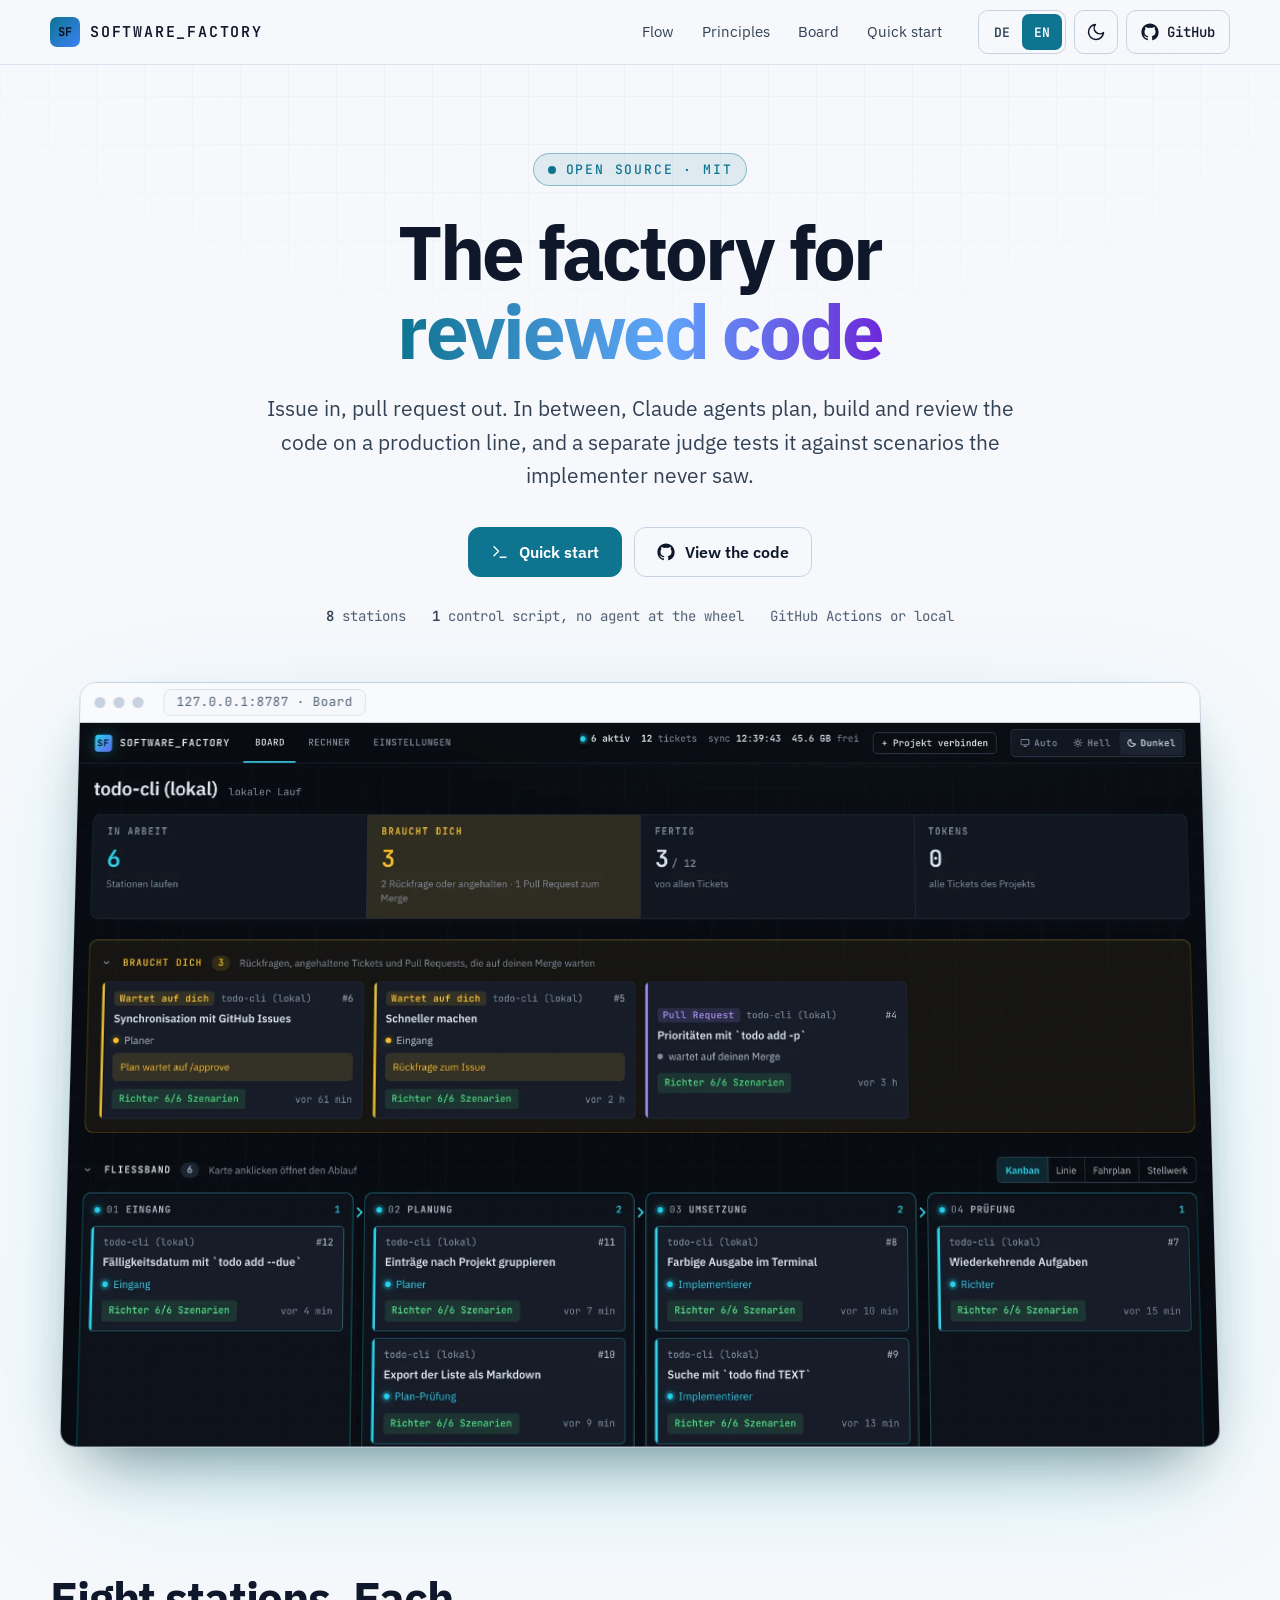
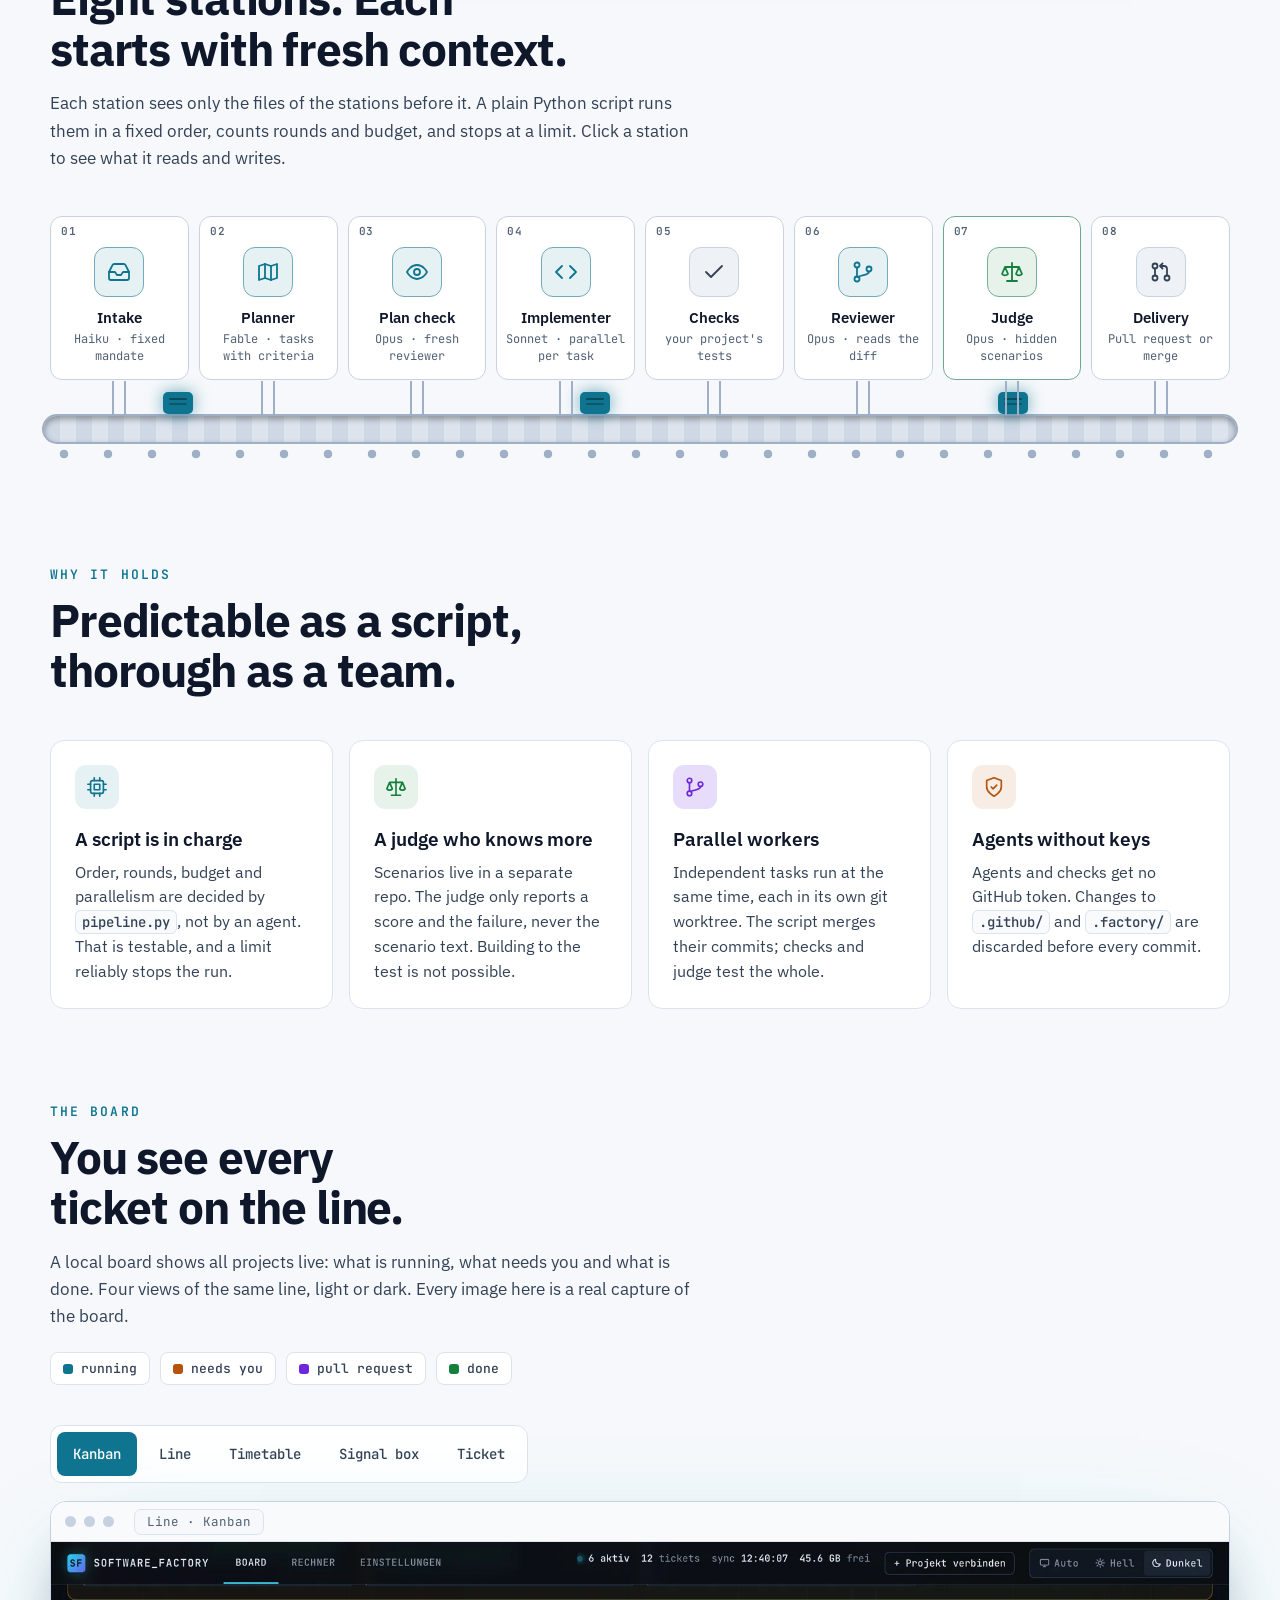
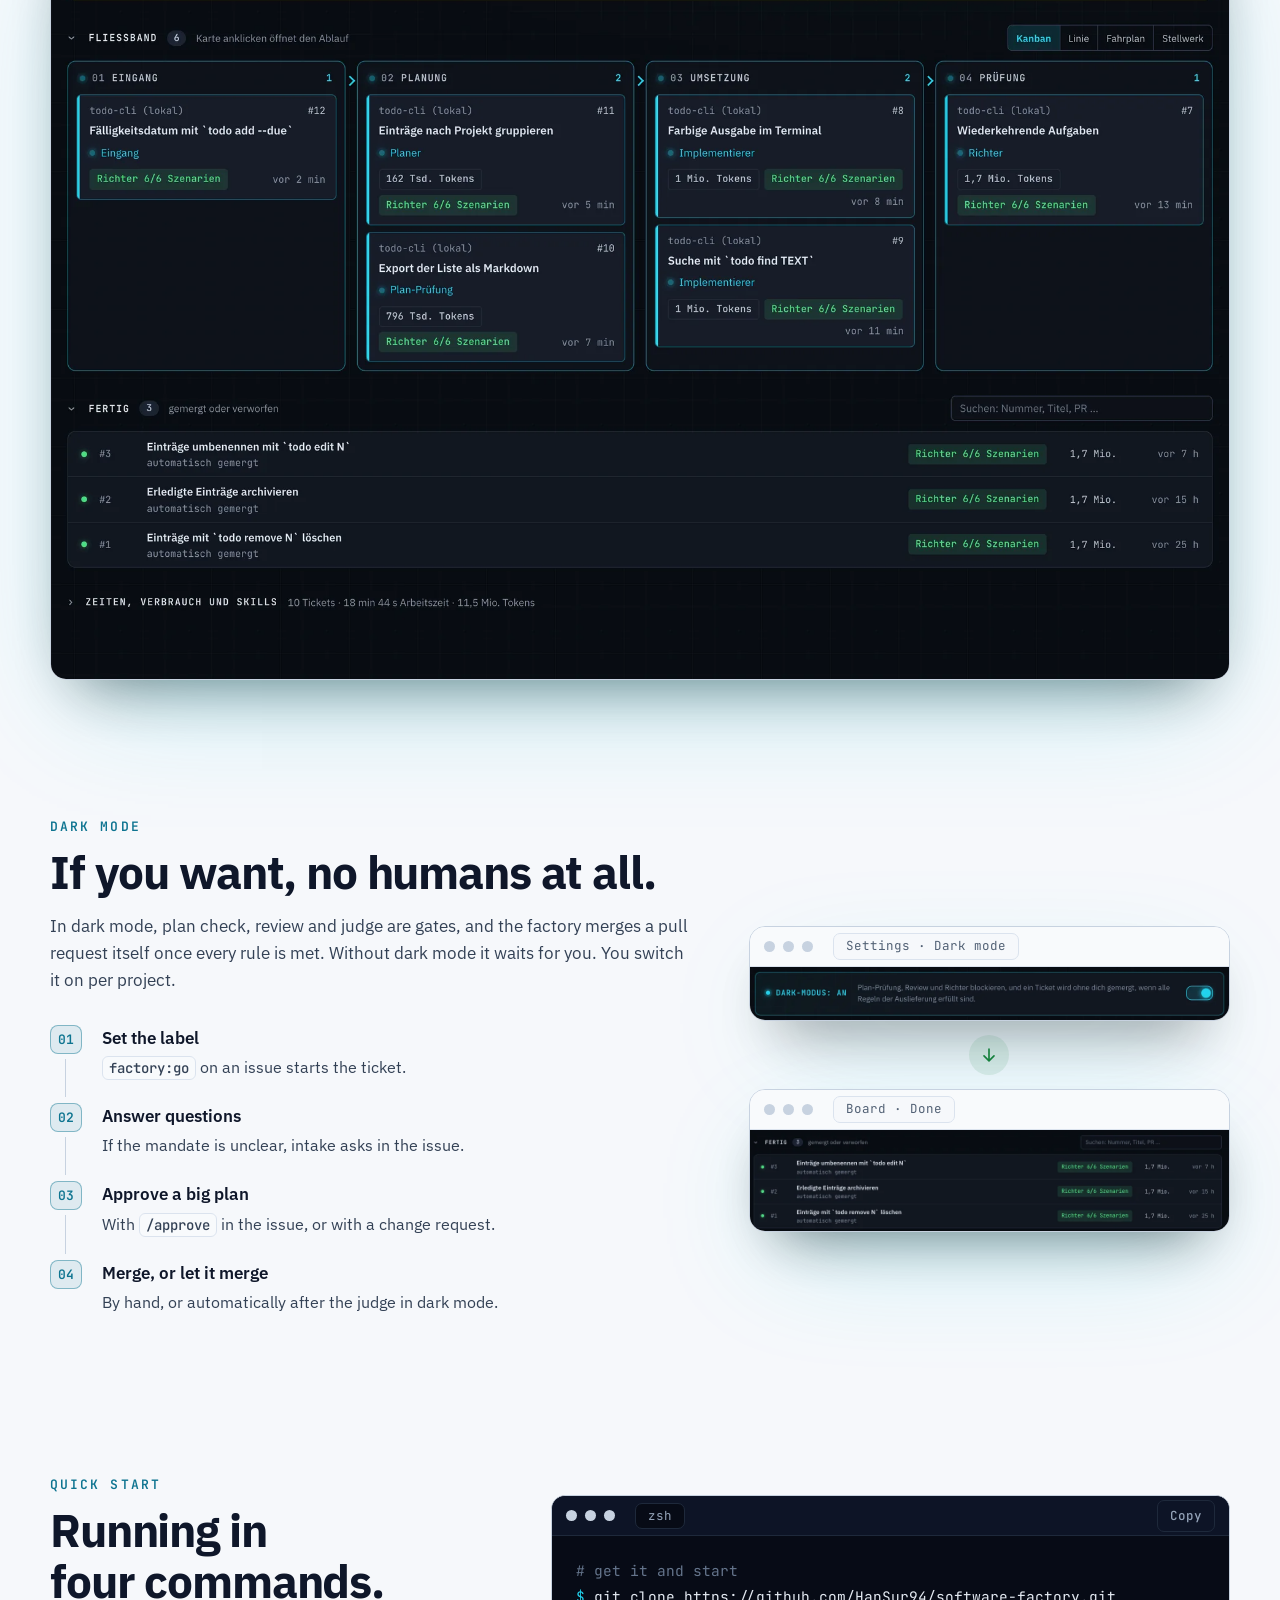
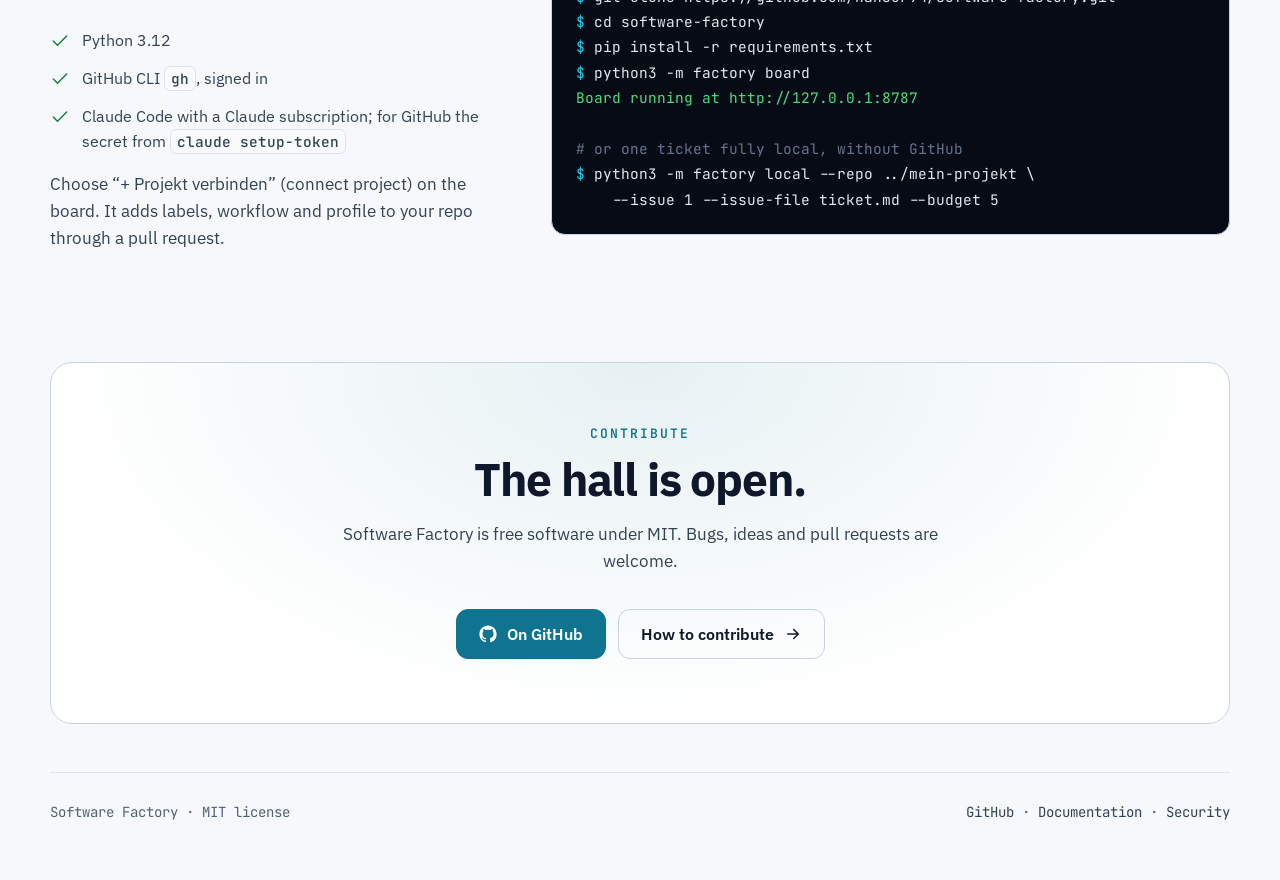
==== commit d4cac554: "Projektseite: Kicker über dem Ablauf und 0 Tokens für Agents raus Co-Authored-By: Claude Opus 5.5 <n" ====
--- a/docs/index.html
+++ b/docs/index.html
@@ -354,7 +354,6 @@
     <div class="facts">
       <span data-en="&lt;b&gt;8&lt;/b&gt; stations"><b>8</b> Stationen</span>
       <span data-en="&lt;b&gt;1&lt;/b&gt; control script, no agent at the wheel"><b>1</b> Steuerskript, kein Agent am Steuer</span>
-      <span data-en="&lt;b&gt;0&lt;/b&gt; tokens for agents"><b>0</b> Tokens für Agents</span>
       <span data-en="GitHub Actions or local">GitHub Actions oder lokal</span>
     </div>
     <figure class="shot" style="margin-top:56px">
@@ -364,7 +363,6 @@
   </div>
 
   <section id="ablauf" class="wrap reveal" aria-labelledby="h-ablauf">
-    <div class="kicker" data-en="How a ticket flows">Ablauf eines Tickets</div>
     <h2 id="h-ablauf" data-en="Eight stations. Each starts with fresh context.">Acht Stationen. Jede beginnt mit frischem Kontext.</h2>
     <p class="sub" data-en="Each station sees only the files of the stations before it. A plain Python script runs them in a fixed order, counts rounds and budget, and stops at a limit. Click a station to see what it reads and writes.">Jede Station sieht nur die Dateien ihrer Vorgänger. Ein normales Python-Skript führt sie in fester Reihenfolge aus, zählt Runden und Budget und hält an einem Limit an. Ein Klick auf eine Station zeigt, was sie liest und schreibt.</p>
     <div class="factory" role="list">
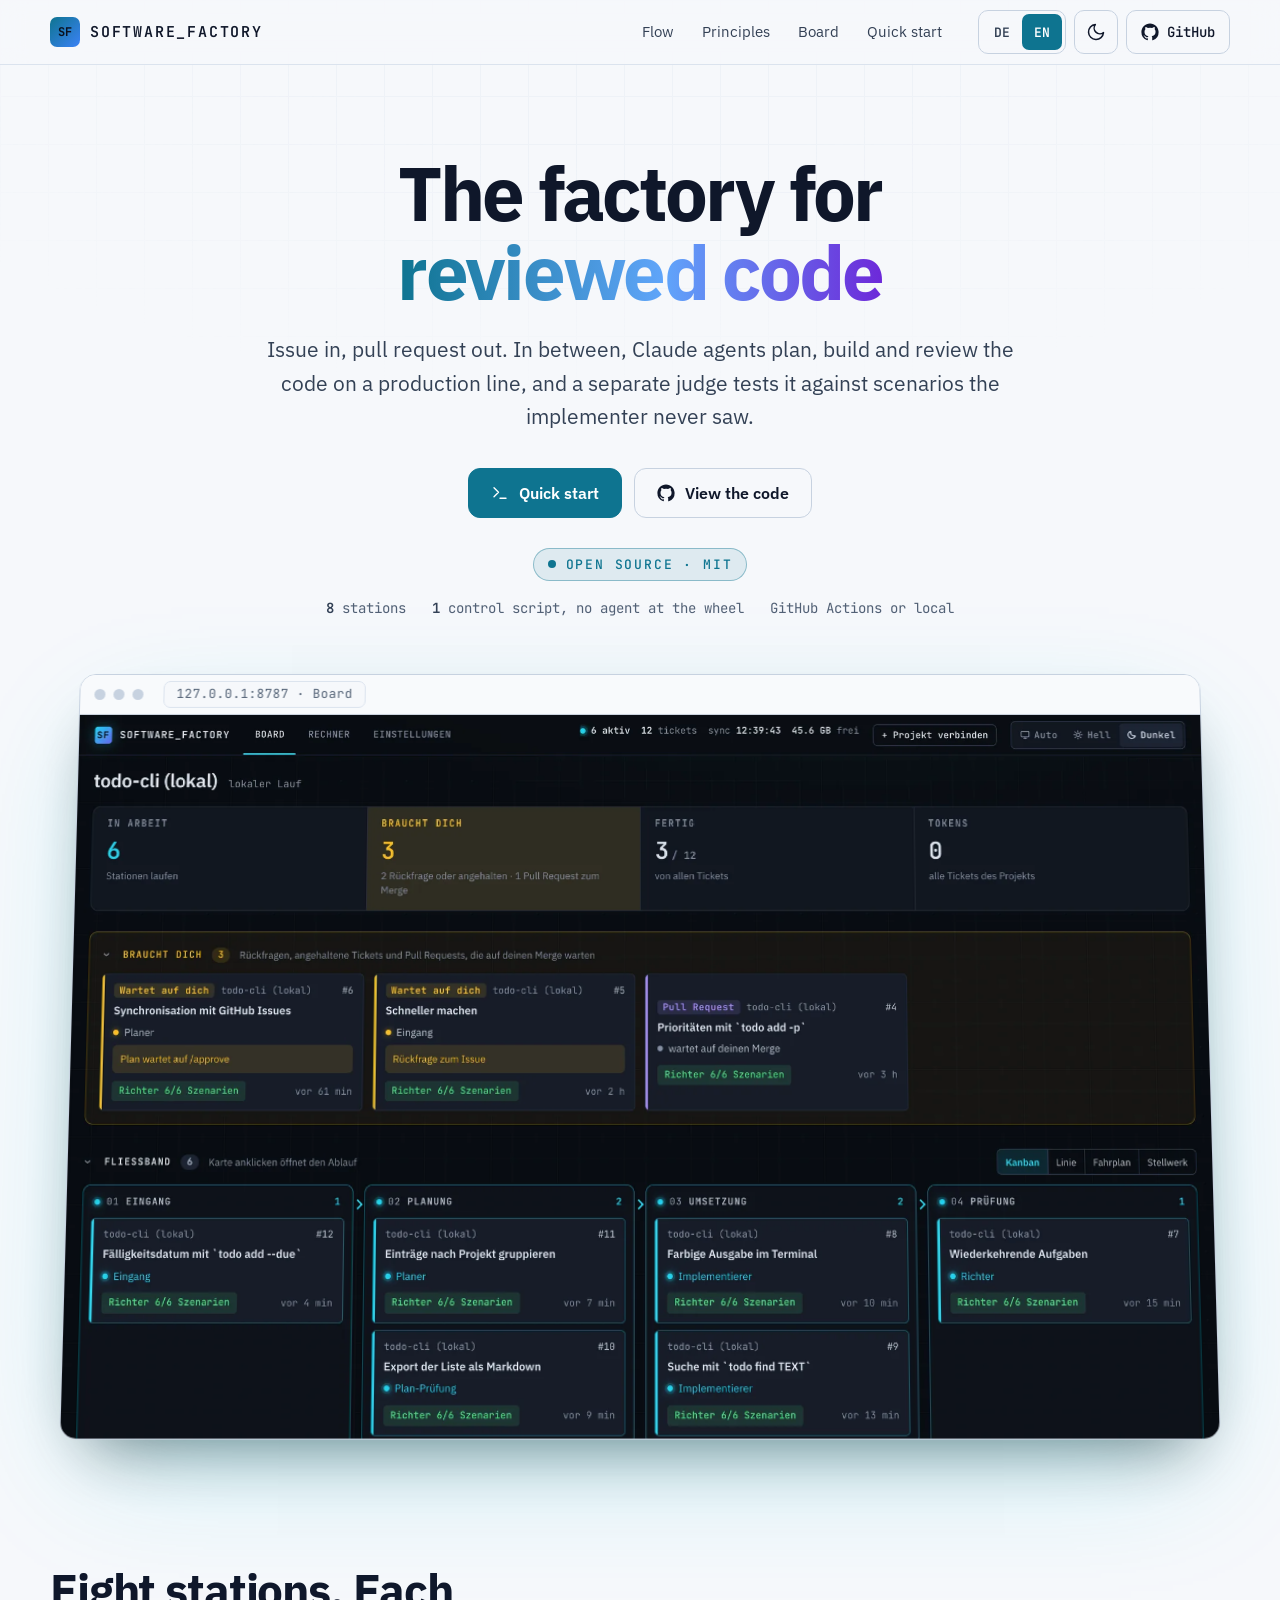
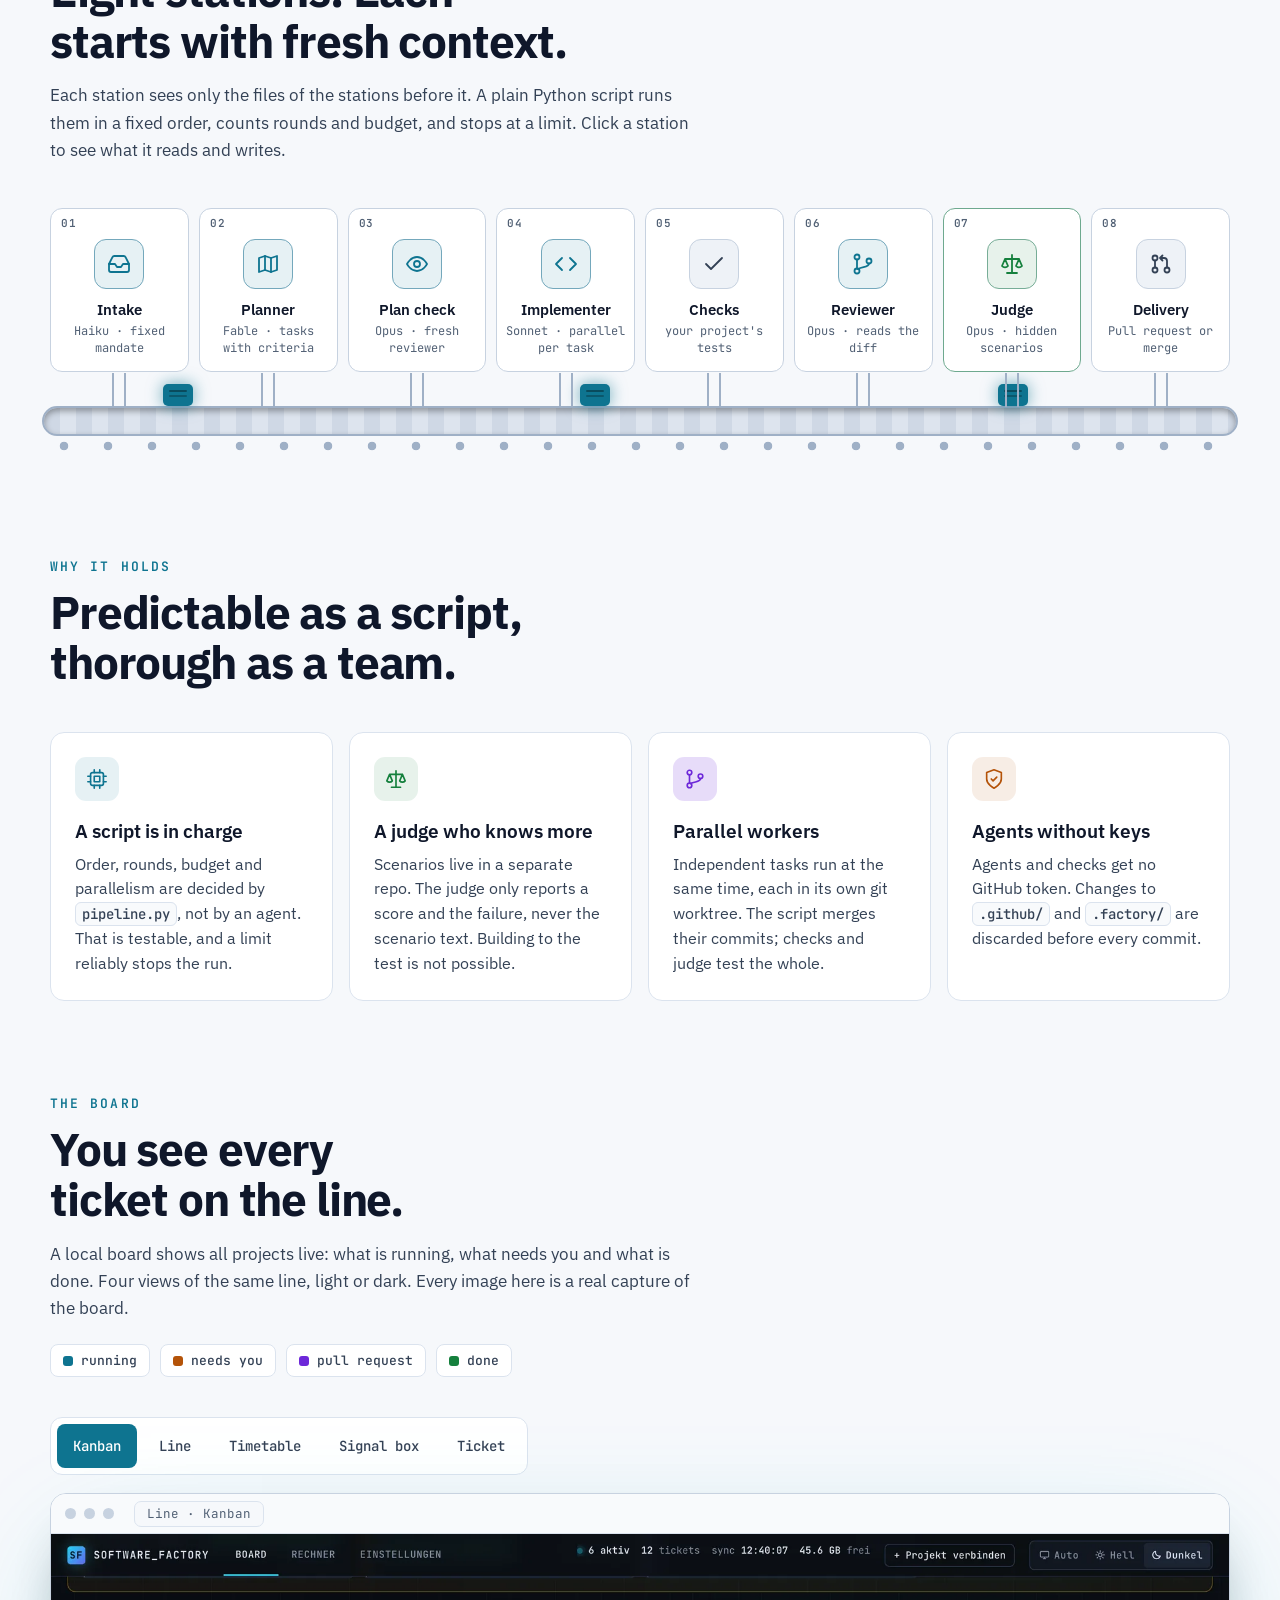
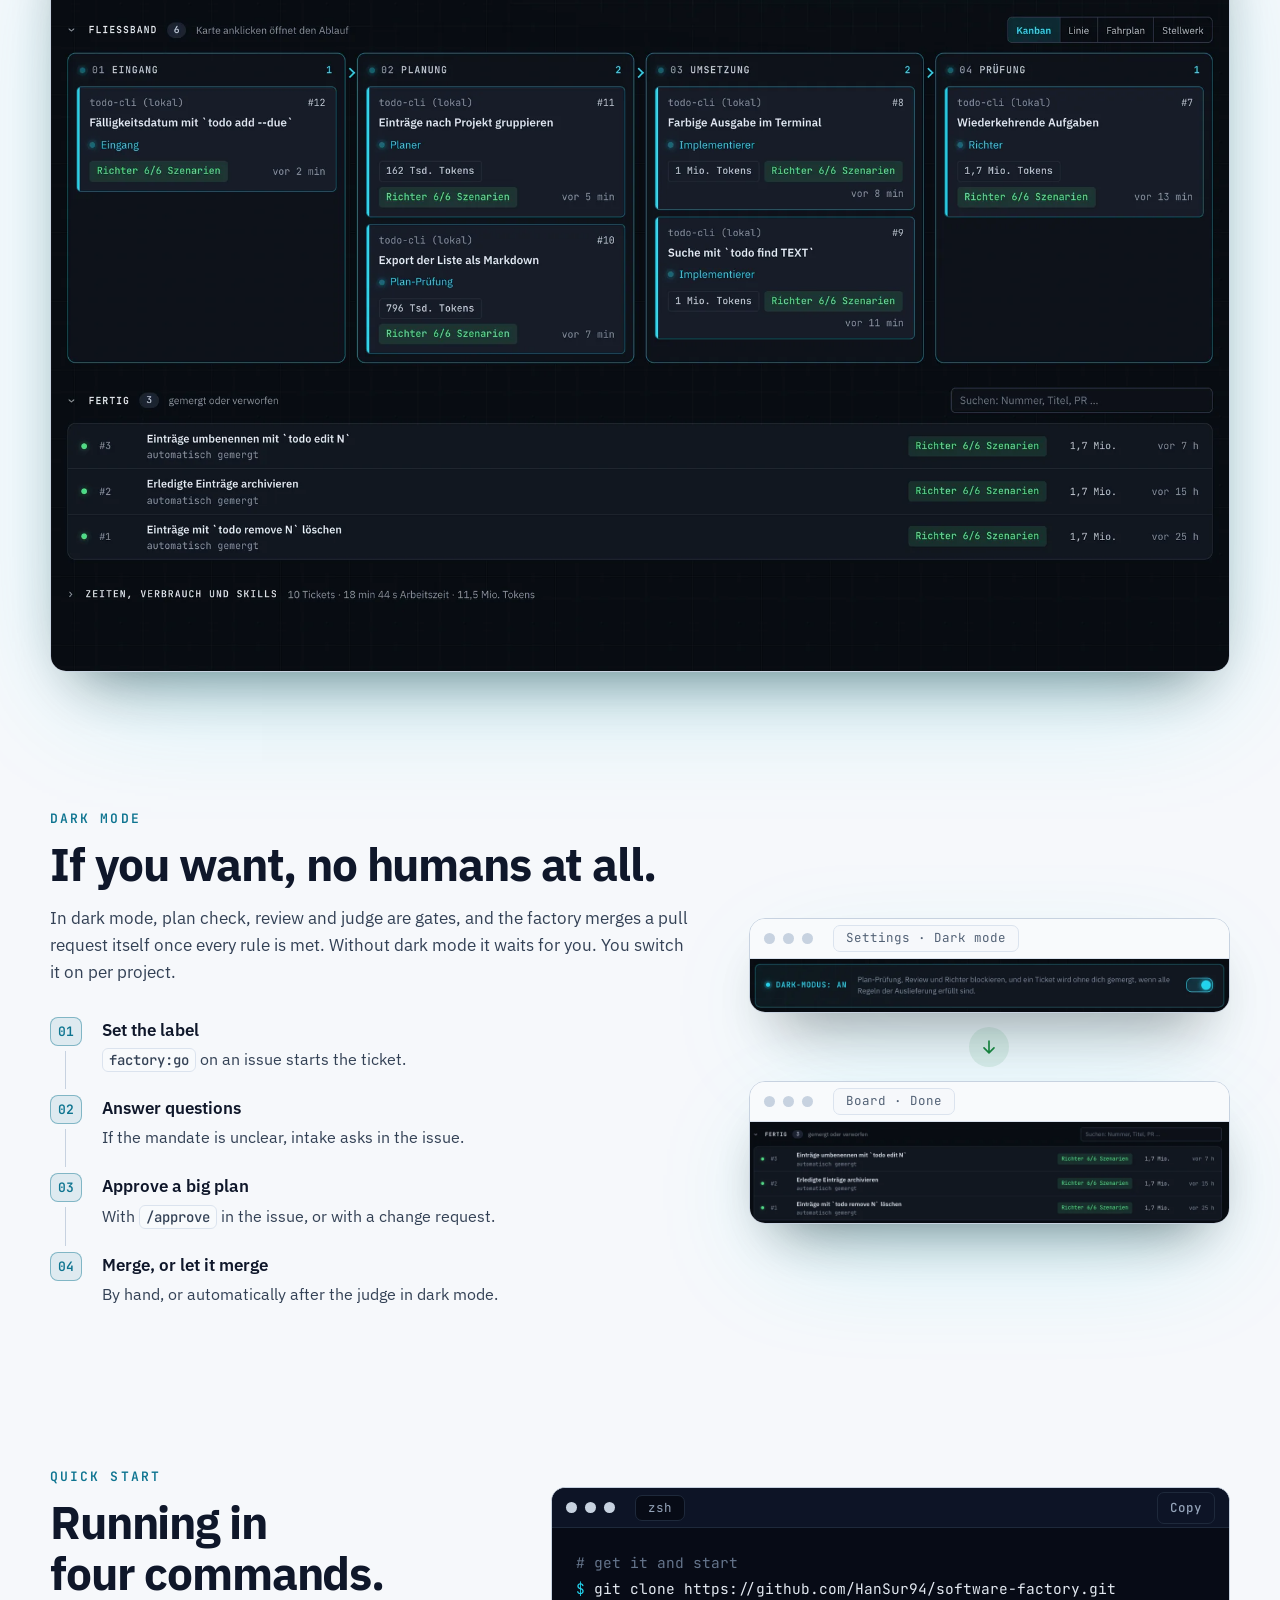
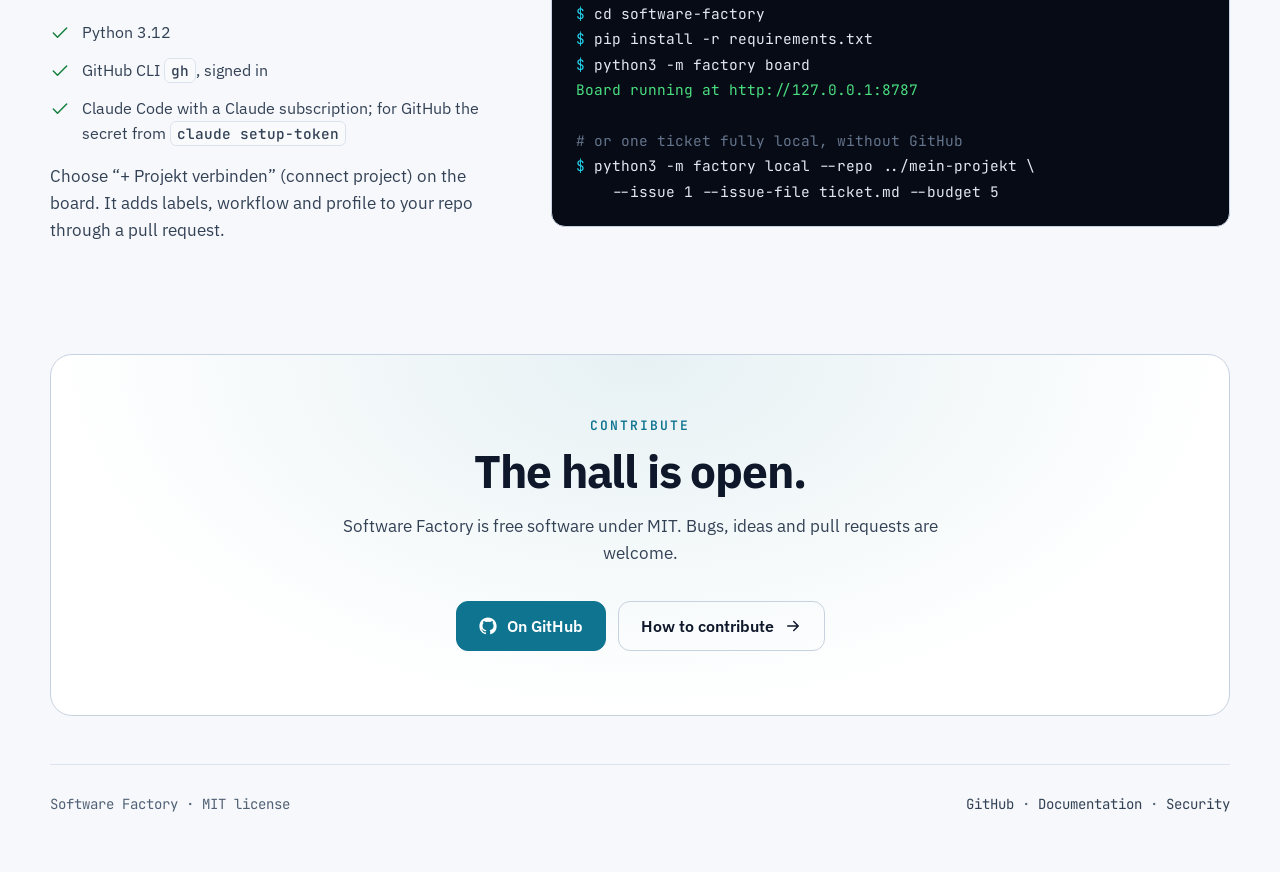
==== commit 690a7ce7: "Projektseite: Open-Source-Abzeichen unter die Knöpfe Co-Authored-By: Claude Opus 5.5 <noreply@anthro" ====
--- a/docs/index.html
+++ b/docs/index.html
@@ -104,7 +104,7 @@
   color: var(--run); border: 1px solid color-mix(in srgb, var(--run) 40%, transparent); background: var(--run-soft); padding: 9px 14px; border-radius: 999px; }
 .dot { width: 8px; height: 8px; border-radius: 50%; background: currentColor; box-shadow: 0 0 0 0 currentColor; animation: pulse 2s infinite; }
 @keyframes pulse { 0% { box-shadow: 0 0 0 0 color-mix(in srgb, currentColor 60%, transparent); } 80%, 100% { box-shadow: 0 0 0 8px transparent; } }
-h1 { font: 700 clamp(38px, 6.4vw, 76px)/1.04 var(--sans); letter-spacing: -.035em; margin: 26px auto 0; max-width: 15ch; text-wrap: balance; }
+h1 { font: 700 clamp(38px, 6.4vw, 76px)/1.04 var(--sans); letter-spacing: -.035em; margin: 0 auto; max-width: 15ch; text-wrap: balance; }
 h1 .hl { background: linear-gradient(90deg, var(--run), #60a5fa 55%, var(--pr)); -webkit-background-clip: text; background-clip: text; color: transparent; }
 .lead { font-size: clamp(18px, 2.1vw, 21px); color: var(--fg-2); max-width: 60ch; margin: 22px auto 0; text-wrap: pretty; }
 .ctas { display: flex; gap: 12px; justify-content: center; flex-wrap: wrap; margin-top: 34px; }
@@ -114,7 +114,8 @@
 .btn.primary { background: var(--run); color: var(--on-run); border-color: var(--run); }
 .btn.primary:hover { background: color-mix(in srgb, var(--run) 86%, #fff); }
 .btn svg { width: 18px; height: 18px; }
-.facts { display: flex; gap: 10px 26px; justify-content: center; flex-wrap: wrap; margin-top: 30px; color: var(--muted); font: 400 14px/1.4 var(--mono); }
+.eyebrow { margin-top: 30px; }
+.facts { display: flex; gap: 10px 26px; justify-content: center; flex-wrap: wrap; margin-top: 18px; color: var(--muted); font: 400 14px/1.4 var(--mono); }
 .facts span { display: inline-flex; align-items: center; gap: 8px; }
 .facts b { color: var(--fg-2); font-weight: 600; }
 
@@ -344,13 +345,13 @@
 
 <main id="main">
   <div class="wrap hero" id="top">
-    <span class="eyebrow" data-en="&lt;span class=&quot;dot&quot; aria-hidden=&quot;true&quot;&gt;&lt;/span&gt;Open source · MIT"><span class="dot" aria-hidden="true"></span>Open Source · MIT</span>
     <h1 data-en="The factory for &lt;span class=&quot;hl&quot;&gt;reviewed code&lt;/span&gt;">Die Fabrik für <span class="hl">geprüften Code</span></h1>
     <p class="lead" data-en="Issue in, pull request out. In between, Claude agents plan, build and review the code on a production line, and a separate judge tests it against scenarios the implementer never saw.">Issue rein, Pull Request raus. Dazwischen planen, bauen und prüfen Claude-Agents den Code am Fließband, und ein getrennter Richter testet ihn gegen Szenarien, die der Implementierer nie gesehen hat.</p>
     <div class="ctas">
       <a class="btn primary" href="#start" data-en="&lt;svg aria-hidden=&quot;true&quot;&gt;&lt;use href=&quot;#i-terminal&quot;/&gt;&lt;/svg&gt;Quick start"><svg aria-hidden="true"><use href="#i-terminal"/></svg>Schnellstart</a>
       <a class="btn" href="https://github.com/HanSur94/software-factory" data-en="&lt;svg aria-hidden=&quot;true&quot;&gt;&lt;use href=&quot;#i-gh&quot;/&gt;&lt;/svg&gt;View the code"><svg aria-hidden="true"><use href="#i-gh"/></svg>Code ansehen</a>
     </div>
+    <span class="eyebrow" data-en="&lt;span class=&quot;dot&quot; aria-hidden=&quot;true&quot;&gt;&lt;/span&gt;Open source · MIT"><span class="dot" aria-hidden="true"></span>Open Source · MIT</span>
     <div class="facts">
       <span data-en="&lt;b&gt;8&lt;/b&gt; stations"><b>8</b> Stationen</span>
       <span data-en="&lt;b&gt;1&lt;/b&gt; control script, no agent at the wheel"><b>1</b> Steuerskript, kein Agent am Steuer</span>
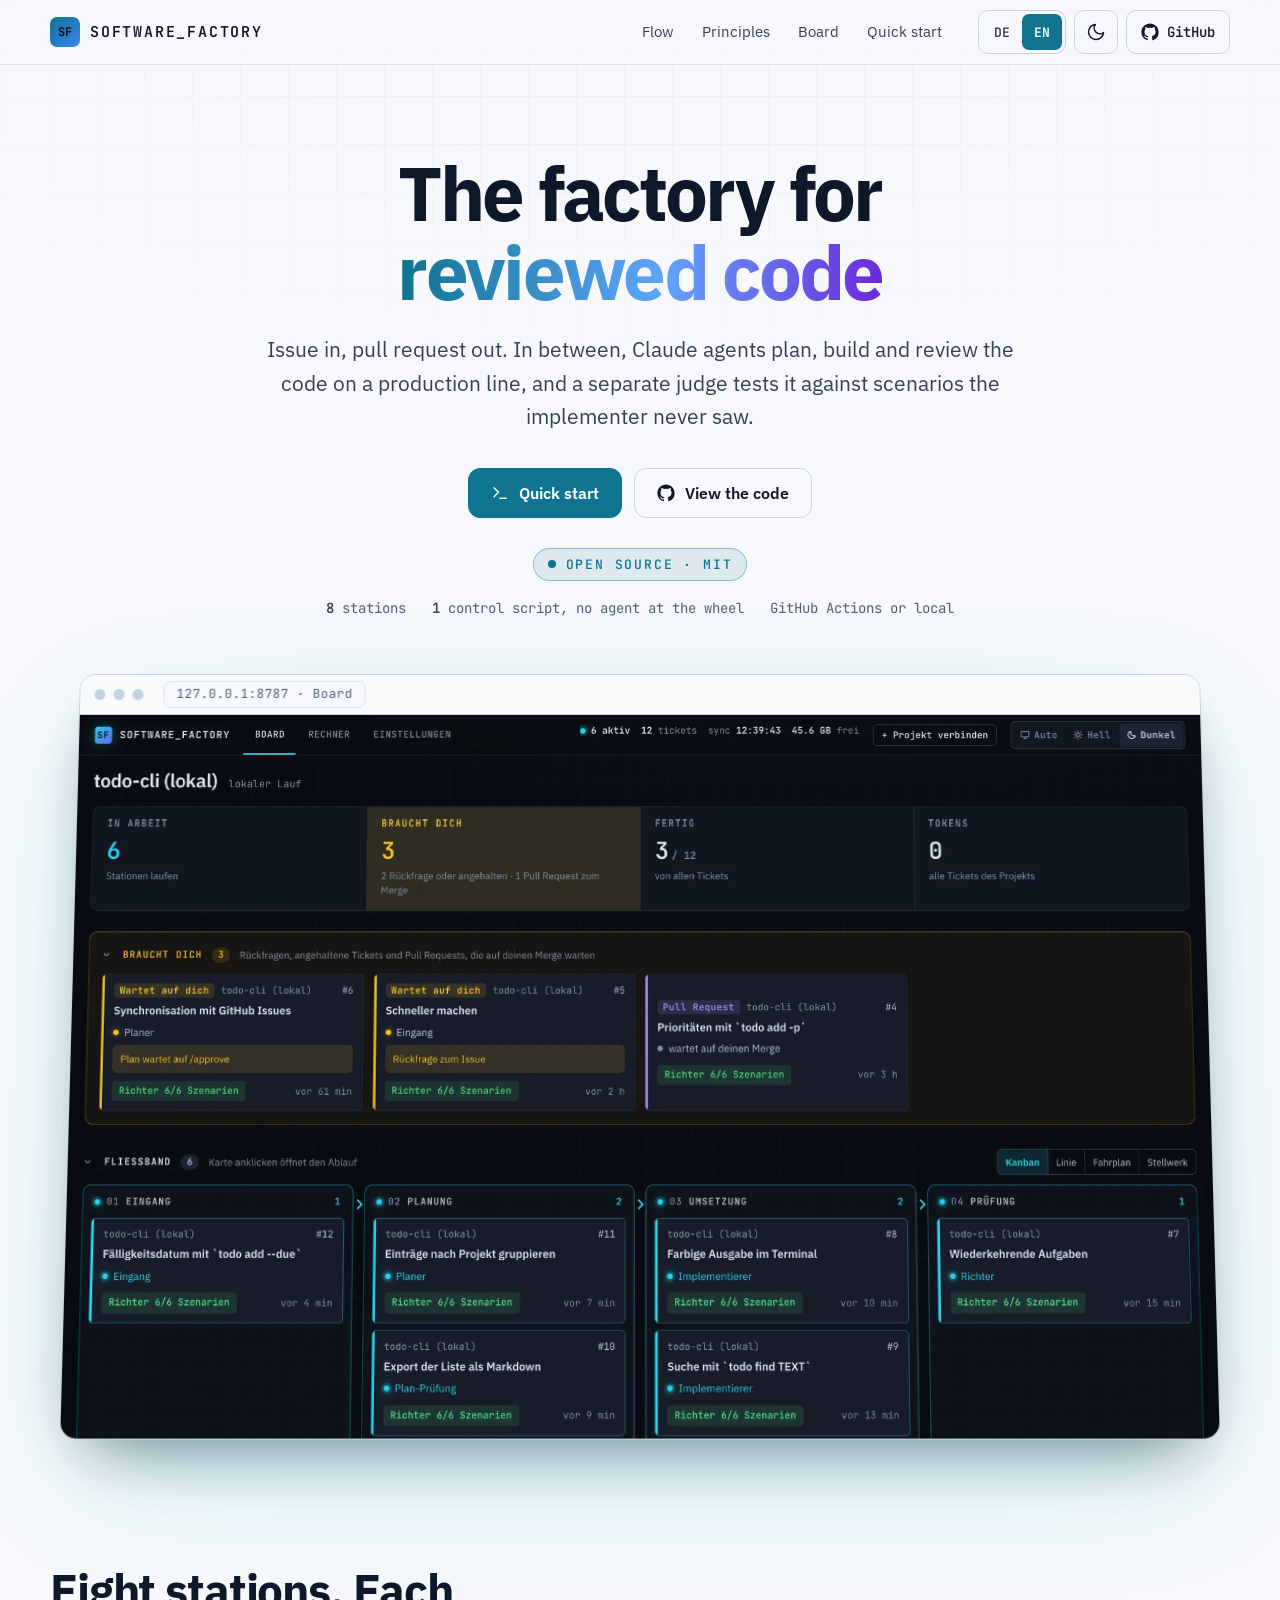
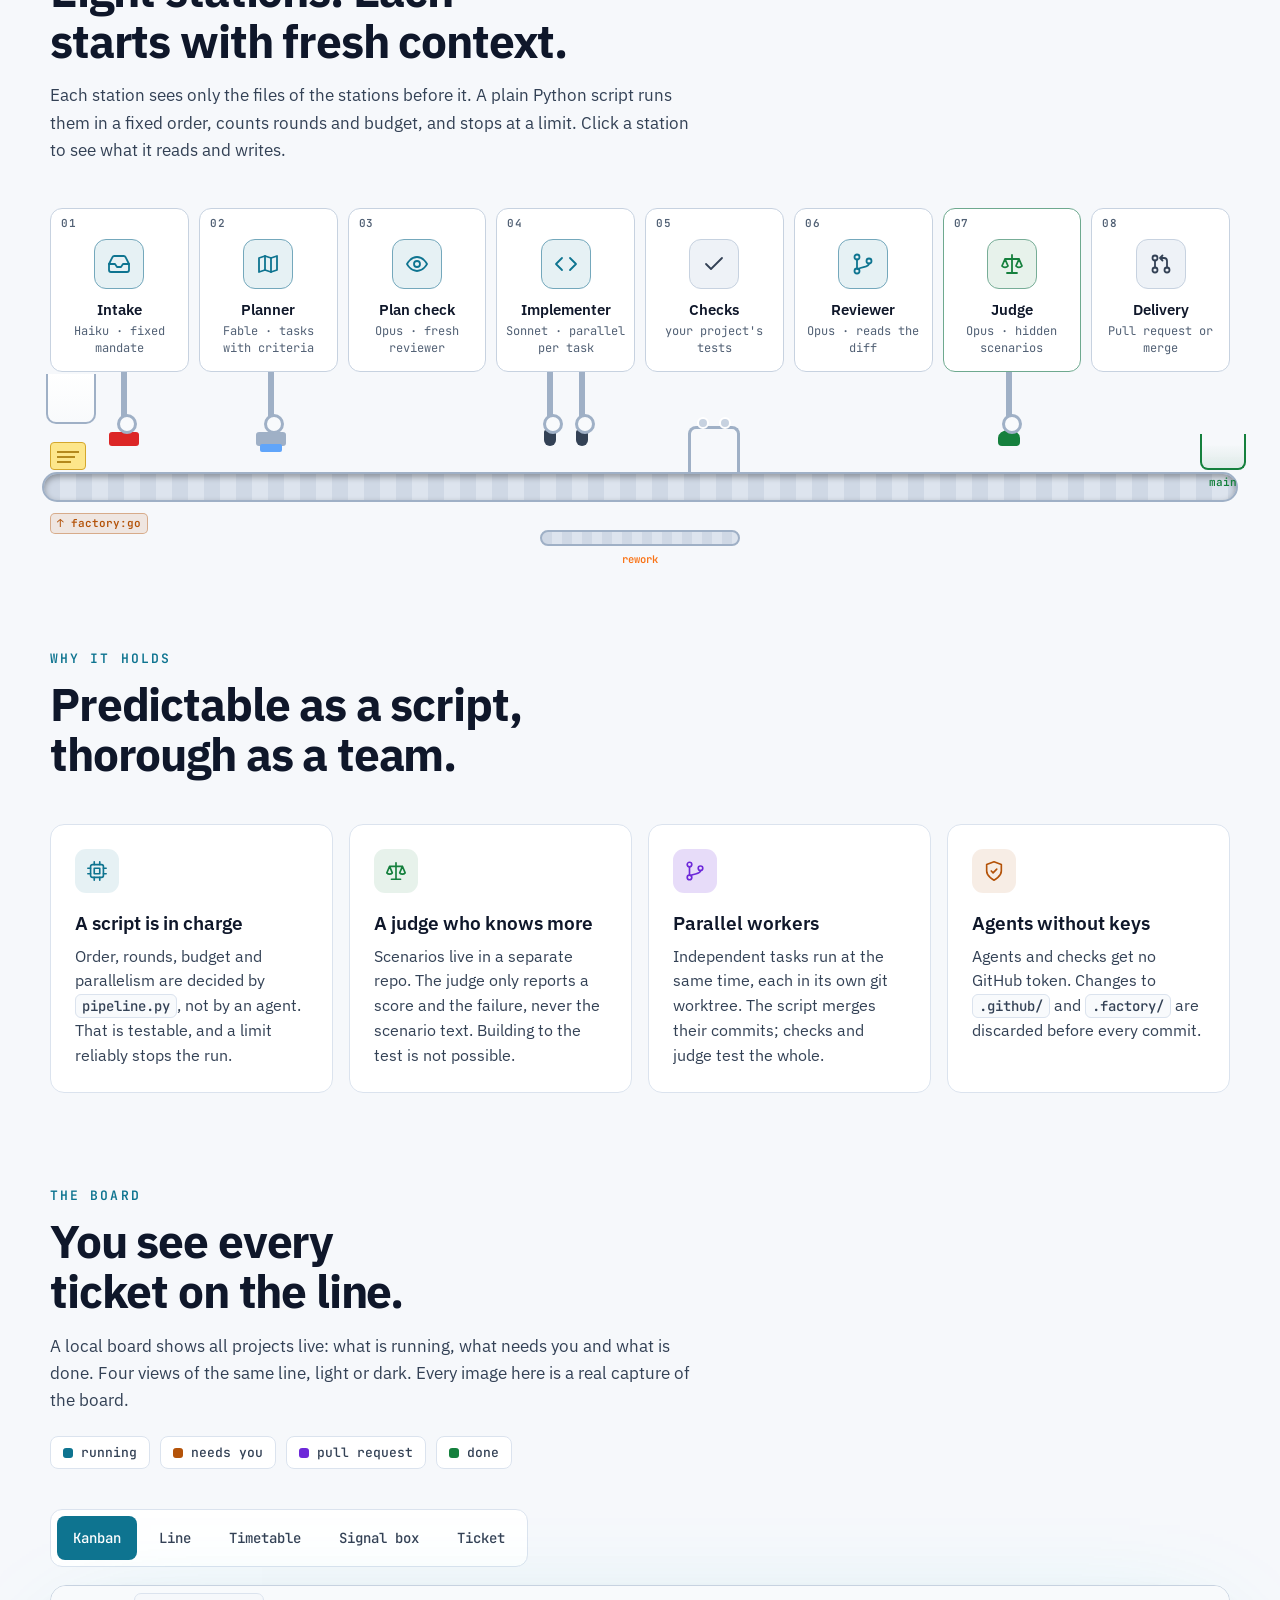
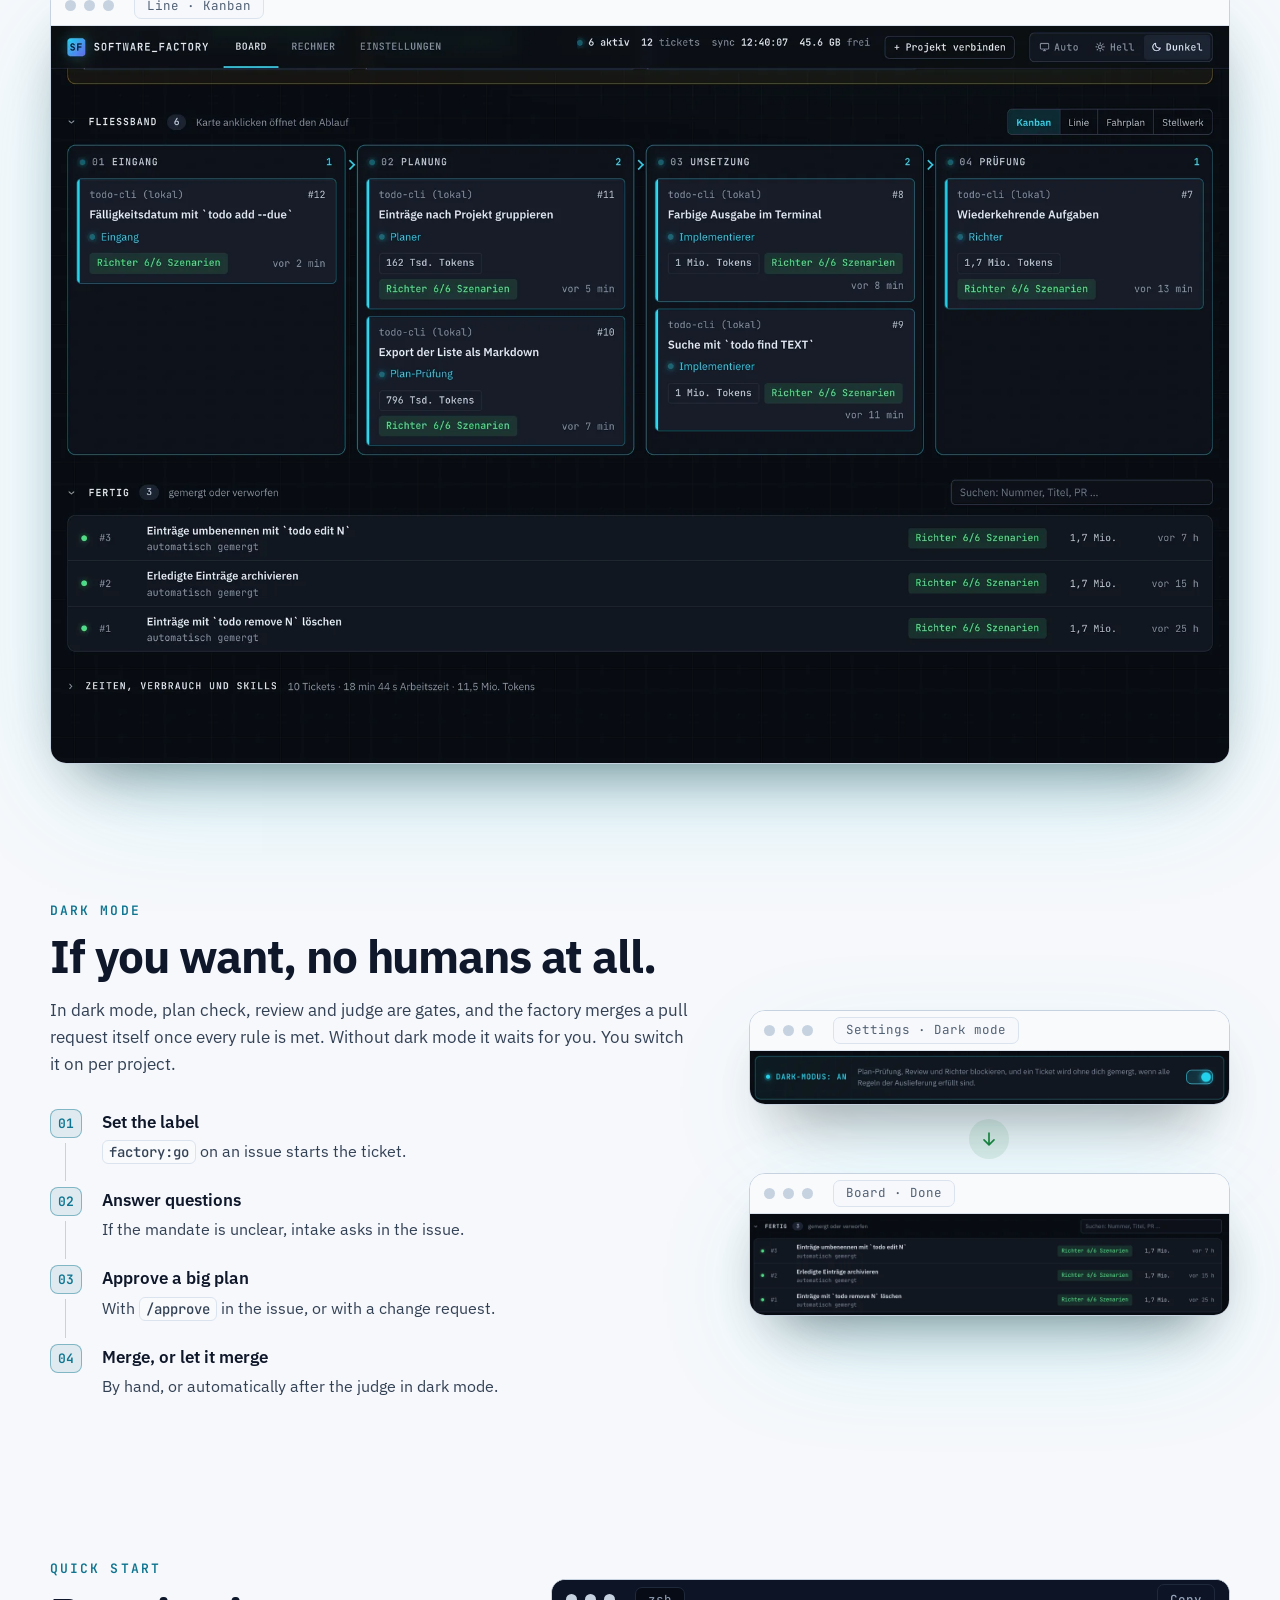
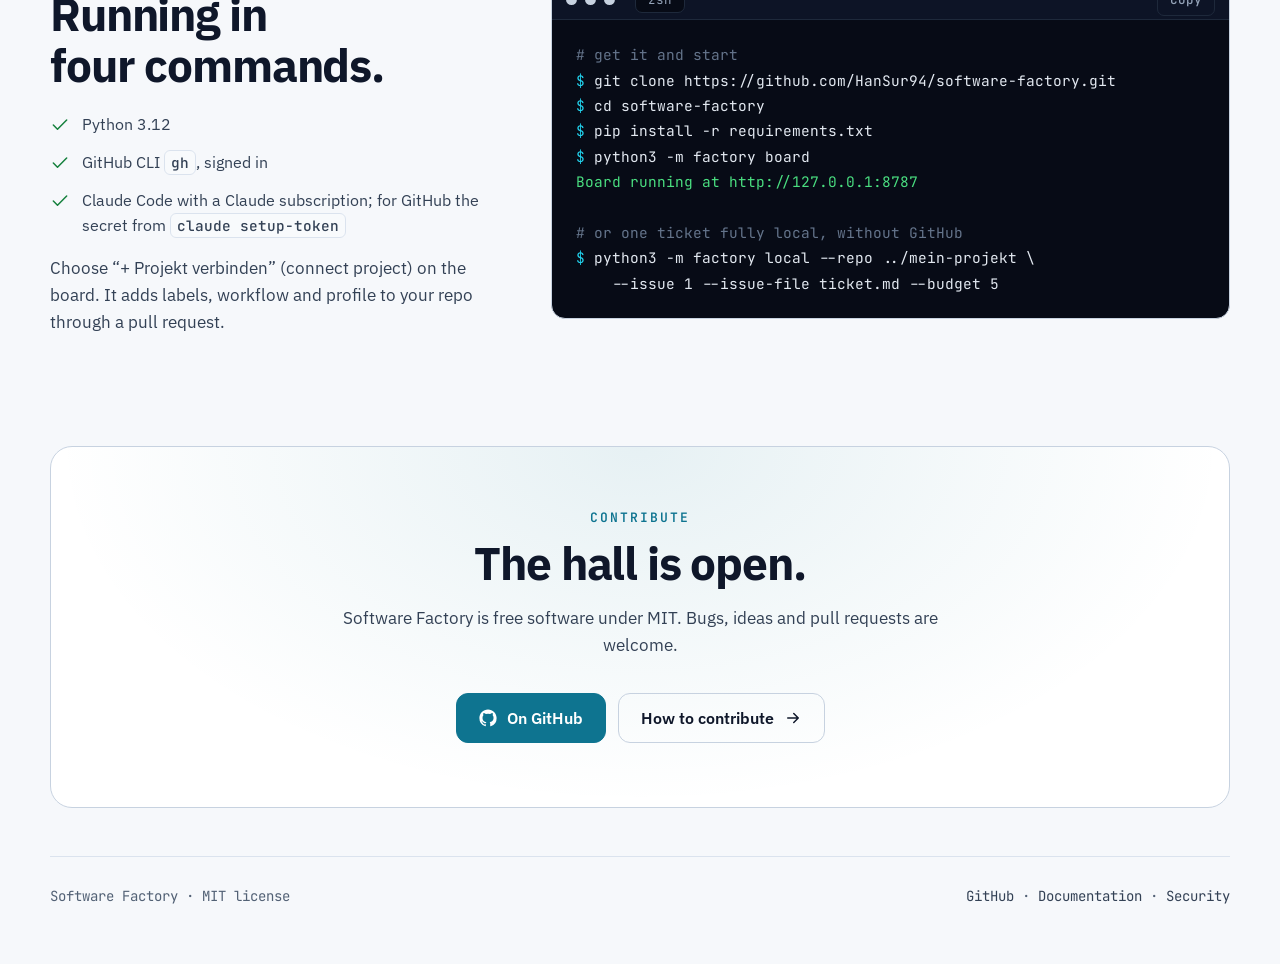
==== commit fef7769a: "Projektseite: Fließband mit Roboterarmen und Paketen Breit fällt ein Ticket aus dem Schacht factory:" ====
--- a/docs/index.html
+++ b/docs/index.html
@@ -139,21 +139,18 @@
 :root { --belt-a: #1c263b; --belt-b: #243049; --belt-edge: #3a4964; }
 @media (prefers-color-scheme: light) { :root:not([data-theme="dark"]) { --belt-a: #cfd8e5; --belt-b: #dde4ee; --belt-edge: #9fb0c6; } }
 :root[data-theme="light"] { --belt-a: #cfd8e5; --belt-b: #dde4ee; --belt-edge: #9fb0c6; }
-.factory { position: relative; display: grid; grid-template-columns: repeat(8, minmax(0, 1fr)); gap: 10px; margin-top: 44px; padding-bottom: 92px; }
-.belt { position: absolute; left: -8px; right: -8px; bottom: 28px; height: 30px; border-radius: 15px; border: 2px solid var(--belt-edge);
+.factory { position: relative; display: grid; grid-template-columns: repeat(8, minmax(0, 1fr)); gap: 10px; margin-top: 44px; padding-bottom: 184px; }
+.belt { position: absolute; left: -8px; right: -8px; bottom: 54px; height: 30px; border-radius: 15px; border: 2px solid var(--belt-edge);
   background: repeating-linear-gradient(90deg, var(--belt-a) 0 16px, var(--belt-b) 16px 32px);
   box-shadow: inset 0 3px 6px rgba(0, 0, 0, .35); animation: belt 1.1s linear infinite; }
 @keyframes belt { to { background-position: 32px 0; } }
-/* rollers under the belt */
-.belt::after { content: ""; position: absolute; left: 14px; right: 14px; bottom: -18px; height: 12px;
-  background: radial-gradient(circle at 6px 6px, var(--belt-edge) 4px, transparent 4.6px) 0 0 / 44px 12px repeat-x; }
 /* tickets riding on the belt: they start cyan and leave green */
-.box { position: absolute; bottom: calc(100% + 2px); width: 30px; height: 22px; border-radius: 5px; background: var(--run);
+.box { display: none; position: absolute; bottom: calc(100% + 2px); width: 30px; height: 22px; border-radius: 5px; background: var(--run);
   box-shadow: 0 0 16px color-mix(in srgb, var(--run) 60%, transparent); animation: ride 13.5s linear infinite; }
 .box::before { content: ""; position: absolute; left: 6px; right: 6px; top: 6px; height: 2px; border-radius: 2px; background: rgba(0, 0, 0, .35); box-shadow: 0 5px 0 rgba(0, 0, 0, .25); }
 .box.b1 { left: 10%; } .box.b2 { left: 45%; animation-delay: -4.5s; } .box.b3 { left: 80%; animation-delay: -9s; }
 @keyframes ride { 0% { left: -4%; background: var(--run); } 82% { background: var(--run); } 90%, 100% { background: var(--done); box-shadow: 0 0 16px color-mix(in srgb, var(--done) 60%, transparent); } 100% { left: 100%; } }
-.st { position: relative; z-index: 1; text-align: center; background: var(--card); border: 1px solid var(--line-2); border-radius: 12px; transition: border-color .2s, box-shadow .2s, transform .2s; }
+.st { position: relative; z-index: 3; text-align: center; background: var(--card); border: 1px solid var(--line-2); border-radius: 12px; transition: border-color .2s, box-shadow .2s, transform .2s; }
 .st-btn { display: block; width: 100%; height: 100%; padding: 30px 8px 14px; background: none; border: 0; border-radius: 12px; color: inherit; font: inherit; text-align: inherit; cursor: pointer; }
 .st:hover { border-color: var(--run); transform: translateY(-2px); }
 .st.on { border-color: var(--run); box-shadow: 0 0 0 1px var(--run), 0 10px 30px -12px color-mix(in srgb, var(--run) 60%, transparent); }
@@ -172,7 +169,7 @@
 .st-detail dt { font: 600 11.5px/1 var(--mono); letter-spacing: .12em; text-transform: uppercase; color: var(--muted); margin-bottom: 8px; }
 .st-detail dd { margin: 0; font-size: 15.5px; }
 @media (max-width: 560px) { .st-detail dl { grid-template-columns: 1fr; } }
-.st::after { content: ""; position: absolute; left: 50%; bottom: -36px; width: 14px; height: 34px; transform: translateX(-50%);
+.st::after { display: none; content: ""; position: absolute; left: 50%; bottom: -36px; width: 14px; height: 34px; transform: translateX(-50%);
   background: linear-gradient(90deg, var(--belt-edge) 0 2px, transparent 2px calc(100% - 2px), var(--belt-edge) calc(100% - 2px)); }
 .st .num { position: absolute; top: 9px; left: 10px; font: 600 11px/1 var(--mono); color: var(--muted); letter-spacing: .08em; }
 .st .node { width: 50px; height: 50px; margin: 0 auto; border-radius: 12px; display: grid; place-items: center; background: var(--bg-2);
@@ -190,27 +187,129 @@
   .belt { left: 4px; right: auto; top: -8px; bottom: -8px; width: 30px; height: auto;
     background: repeating-linear-gradient(180deg, var(--belt-a) 0 16px, var(--belt-b) 16px 32px); animation-name: belt-down; }
   @keyframes belt-down { to { background-position: 0 32px; } }
-  .belt::after { left: auto; right: -18px; top: 14px; bottom: 14px; width: 12px; height: auto;
-    background: radial-gradient(circle at 6px 6px, var(--belt-edge) 4px, transparent 4.6px) 0 0 / 12px 44px repeat-y; }
-  .box { bottom: auto; left: 2px; width: 22px; height: 30px; animation-name: ride-down; }
+  .scene { display: none; }
+  .box { display: block; bottom: auto; left: 2px; width: 22px; height: 30px; animation-name: ride-down; }
   .box.b1 { left: 2px; top: 10%; } .box.b2 { left: 2px; top: 45%; } .box.b3 { left: 2px; top: 80%; }
   .box::before { left: 6px; right: auto; top: 6px; bottom: 6px; width: 2px; height: auto; box-shadow: 5px 0 0 rgba(0, 0, 0, .25); }
   @keyframes ride-down { 0% { top: -4%; background: var(--run); } 82% { background: var(--run); } 90%, 100% { background: var(--done); } 100% { top: 100%; } }
   .st { text-align: left; }
   .st:hover { transform: none; }
   .st-btn { display: grid; grid-template-columns: 50px 1fr; gap: 0 14px; align-items: center; padding: 14px; height: auto; }
-  .belt::after { display: none; }
   /* narrow: the station tile itself opens; no tile of its own */
   .st .st-detail { margin: 0; border: 0; border-radius: 0 0 12px 12px; background: transparent; padding: 0 14px 16px 78px; animation: open .25s ease; }
   .st .st-detail::before, .st .st-detail .hd { display: none; }
   .st .st-detail dl { grid-template-columns: 1fr; margin-top: 4px; }
   .st .st-detail p { font: 400 15.5px/1.55 var(--sans); color: var(--fg-2); margin-top: 12px; }
   @keyframes open { from { opacity: 0; transform: translateY(-4px); } }
-  .st::after { left: -34px; bottom: auto; top: 40px; width: 34px; height: 14px; transform: translateY(-50%);
+  .st::after { display: block; left: -34px; bottom: auto; top: 40px; width: 34px; height: 14px; transform: translateY(-50%);
     background: linear-gradient(180deg, var(--belt-edge) 0 2px, transparent 2px calc(100% - 2px), var(--belt-edge) calc(100% - 2px)); }
   .st .num { position: static; grid-column: 2; grid-row: 1; margin-bottom: 4px; }
   .st .node { grid-row: 1 / span 2; margin: 0; }
   .st h3 { margin: 0 0 2px; }
+}
+
+
+/* the line in motion (wide screens): a ticket drops in, robot arms work on it, it leaves as a parcel.
+   Station centres sit at (n - .5) / 8 of the width. One parcel runs on a 14 s cycle; a second one
+   runs every other cycle, fails at the checks and rides the return belt back to the implementer. */
+.scene { position: absolute; inset: auto 0 0 0; height: 184px; z-index: 2; pointer-events: none; --t: 14s; }
+.scene > * { position: absolute; }
+.chute { left: -4px; bottom: 132px; width: 50px; height: 50px; z-index: 3; border: 2px solid var(--belt-edge); border-top: 0; border-radius: 0 0 10px 10px;
+  background: linear-gradient(var(--card), var(--card-2)); }
+.sign { left: 0; bottom: 22px; white-space: nowrap; font: 600 11px/1 var(--mono); color: var(--you); background: var(--you-soft); border: 1px solid color-mix(in srgb, var(--you) 40%, transparent); border-radius: 5px; padding: 4px 6px; }
+.sign::before { content: "↑ "; }
+.bin { left: calc(100% - 30px); bottom: 86px; width: 46px; height: 36px; z-index: 3; border: 2px solid var(--done); border-top: 0; border-radius: 0 0 8px 8px;
+  background: linear-gradient(transparent 30%, var(--done-soft)); }
+.bin::after { content: "main"; position: absolute; left: 50%; bottom: -20px; transform: translateX(-50%); font: 600 11px/1 var(--mono); color: var(--done); }
+.rback { left: calc(43.75% - 26px); width: calc(12.5% + 52px); bottom: 10px; height: 16px; border-radius: 8px; border: 2px solid var(--belt-edge);
+  background: repeating-linear-gradient(90deg, var(--belt-a) 0 10px, var(--belt-b) 10px 20px); animation: rback .9s linear infinite; }
+.rback::before { content: "Nacharbeit"; position: absolute; left: 50%; top: 22px; transform: translateX(-50%); font: 600 10.5px/1 var(--mono); color: #f97316; white-space: nowrap; }
+:root[lang="en"] .rback::before { content: "rework"; }
+@keyframes rback { to { background-position: -20px 0; } }
+
+/* parcels */
+.pkg { left: 0; bottom: 86px; width: 36px; height: 28px; z-index: 2; animation: pkgA var(--t) ease-in-out infinite; }
+.pkg i { position: absolute; inset: 0; border-radius: 4px; opacity: 0; animation: var(--t) step-end infinite; }
+.pkg .note { background: #fde68a; border: 1px solid #d4a72c; opacity: 1; animation-name: l-note;
+  background-image: linear-gradient(#b4891c 0 0), linear-gradient(#b4891c 0 0), linear-gradient(#b4891c 0 0);
+  background-size: 22px 2px, 18px 2px, 14px 2px; background-position: 6px 8px, 6px 13px, 6px 18px; background-repeat: no-repeat; }
+.pkg .stamp { inset: auto 3px 3px auto; width: 14px; height: 9px; border: 2px solid #dc2626; border-radius: 2px; transform: rotate(-12deg); animation-name: l-stamp; }
+.pkg .bp { inset: 4px -4px -3px 10px; background: #60a5fa; border: 1px solid #1d4ed8;
+  background-image: linear-gradient(#dbeafe 0 0), linear-gradient(#dbeafe 0 0); background-size: 16px 1px, 1px 12px; background-position: 4px 6px, 10px 3px; background-repeat: no-repeat; animation-name: l-bp; }
+.pkg .crate { background: #1e293b; border: 2px solid var(--run);
+  background-image: linear-gradient(#22d3ee 0 0), linear-gradient(#a78bfa 0 0), linear-gradient(#4ade80 0 0);
+  background-size: 14px 3px, 20px 3px, 10px 3px; background-position: 5px 5px, 5px 11px, 5px 17px; background-repeat: no-repeat; animation-name: l-crate; }
+.pkg .seal { inset: -7px -7px auto auto; width: 15px; height: 15px; border-radius: 50%; background: var(--done); border: 2px solid var(--card);
+  box-shadow: 0 0 10px color-mix(in srgb, var(--done) 70%, transparent); animation-name: l-seal; }
+.pkg .carton { background: #c9935a; border: 1px solid #8a5a2b;
+  background-image: linear-gradient(#e9c79b 0 0), linear-gradient(#fff 0 0); background-size: 6px 100%, 16px 9px; background-position: 15px 0, 3px 14px; background-repeat: no-repeat; animation-name: l-carton; }
+.pkg .carton::after { content: "PR"; position: absolute; left: 4px; top: 14px; width: 16px; text-align: center; font: 700 7px/9px var(--mono); color: #6b4423; }
+
+@keyframes pkgA {
+  0% { left: 4px; bottom: 150px; opacity: 0; } 3% { opacity: 1; } 7% { left: 4px; bottom: 86px; }
+  12%, 20% { left: calc(6.25% - 18px); bottom: 86px; }
+  27%, 34% { left: calc(18.75% - 18px); }
+  44%, 56% { left: calc(43.75% - 18px); }
+  72%, 80% { left: calc(81.25% - 18px); }
+  84%, 91% { left: calc(93.75% - 18px); }
+  96% { left: calc(100% - 22px); bottom: 86px; opacity: 1; } 97% { bottom: 82px; opacity: 0; } 100% { left: calc(100% - 22px); opacity: 0; } }
+@keyframes l-note   { 0% { opacity: 1; } 50% { opacity: 0; } }
+@keyframes l-stamp  { 0% { opacity: 0; } 16% { opacity: 1; } 50% { opacity: 0; } }
+@keyframes l-bp     { 0% { opacity: 0; } 31% { opacity: 1; } 50% { opacity: 0; } }
+@keyframes l-crate  { 0% { opacity: 0; } 50% { opacity: 1; } 87% { opacity: 0; } }
+@keyframes l-seal   { 0% { opacity: 0; } 76% { opacity: 1; } 98% { opacity: 0; } }
+@keyframes l-carton { 0% { opacity: 0; } 87% { opacity: 1; } 98% { opacity: 0; } }
+
+/* the parcel that fails the checks: every other cycle, starting 9 s into the first */
+.pkg.again { animation: pkgB calc(var(--t) * 2) ease-in-out 9s infinite both; z-index: 1; }
+.pkg.again .crate { opacity: 1; animation: l-bad calc(var(--t) * 2) step-end 9s infinite both; }
+@keyframes pkgB {
+  0% { left: calc(43.75% - 18px); bottom: 86px; opacity: 0; } 2% { opacity: 1; }
+  8%, 14% { left: calc(56.25% - 18px); bottom: 86px; }
+  17% { left: calc(56.25% - 18px); bottom: 28px; }
+  25% { left: calc(43.75% - 18px); bottom: 28px; }
+  28% { left: calc(43.75% - 18px); bottom: 86px; opacity: 1; } 30%, 100% { left: calc(43.75% - 18px); bottom: 86px; opacity: 0; } }
+@keyframes l-bad { 0% { border-color: var(--run); } 9% { border-color: #ef4444; } 28% { border-color: var(--run); } }
+
+/* robot arms: a rod behind the station tile, a head that comes down onto the parcel */
+.arm { bottom: 116px; width: 30px; height: 140px; margin-left: -15px; left: var(--x); z-index: 1; animation: var(--t) ease-in-out infinite; }
+.arm::before { content: ""; position: absolute; left: 12px; top: 0; bottom: 10px; width: 6px; border-radius: 3px; background: var(--belt-edge); }
+.arm::after { content: ""; position: absolute; left: 8px; bottom: 6px; width: 14px; height: 14px; border-radius: 50%; background: var(--card-2); border: 3px solid var(--belt-edge); }
+.arm b { position: absolute; left: 0; right: 0; bottom: -6px; height: 14px; border-radius: 3px; background: var(--fg-2); }
+.arm.stamp b { background: #dc2626; }
+.arm.plan b { background: var(--belt-edge); }
+.arm.plan b::after { content: ""; position: absolute; left: 4px; right: 4px; top: 12px; height: 8px; border-radius: 2px; background: #60a5fa; animation: l-sheet var(--t) step-end infinite; }
+.arm.weld b { left: 9px; right: 9px; height: 16px; border-radius: 2px 2px 6px 6px; background: var(--fg-2); }
+.arm.seal b { left: 4px; right: 4px; height: 16px; border-radius: 50% 50% 4px 4px; background: var(--done); }
+@keyframes l-sheet { 0% { opacity: 1; } 31% { opacity: 0; } 99% { opacity: 1; } }
+@keyframes arm1 { 0%, 13%, 19%, 100% { transform: none; } 15%, 17% { transform: translateY(20px); } }
+@keyframes arm2 { 0%, 28%, 34%, 100% { transform: none; } 30%, 32% { transform: translateY(20px); } }
+@keyframes arm4 { 0%, 45%, 55%, 100% { transform: none; } 47%, 53% { transform: translateY(18px); } 49%, 51% { transform: translateY(16px) rotate(-6deg); } }
+@keyframes arm4b { 0%, 45%, 55%, 100% { transform: none; } 47%, 53% { transform: translateY(18px); } 50% { transform: translateY(16px) rotate(6deg); } }
+@keyframes arm7 { 0%, 73%, 79%, 100% { transform: none; } 75%, 77% { transform: translateY(20px); } }
+.a1 { animation-name: arm1; } .a2 { animation-name: arm2; } .a4 { animation-name: arm4; } .a4b { animation-name: arm4b; } .a7 { animation-name: arm7; }
+
+/* sparks of code while the implementer welds */
+.spark { left: var(--x); bottom: 104px; font: 700 12px/1 var(--mono); color: #fbbf24; opacity: 0; animation: var(--t) linear infinite; text-shadow: 0 0 6px #f59e0b; }
+.spark.s1 { animation-name: sp1; } .spark.s2 { animation-name: sp2; } .spark.s3 { animation-name: sp3; } .spark.s4 { animation-name: sp4; }
+@keyframes sp1 { 0%, 47% { opacity: 0; transform: none; } 48% { opacity: 1; } 51% { opacity: 0; transform: translate(-22px, -18px); } }
+@keyframes sp2 { 0%, 49% { opacity: 0; transform: none; } 50% { opacity: 1; } 53% { opacity: 0; transform: translate(20px, -20px); } }
+@keyframes sp3 { 0%, 48% { opacity: 0; transform: none; } 49% { opacity: 1; } 52% { opacity: 0; transform: translate(4px, -26px); } }
+@keyframes sp4 { 0%, 50% { opacity: 0; transform: none; } 51% { opacity: 1; } 54% { opacity: 0; transform: translate(-14px, -24px); } }
+
+/* the checks: a gate with a lamp, green for the parcel that passes, red for the one that goes back */
+.gate { left: calc(56.25% - 26px); bottom: 84px; width: 52px; height: 46px; border: 3px solid var(--belt-edge); border-bottom: 0; border-radius: 8px 8px 0 0; z-index: 3; }
+.gate i { position: absolute; top: -12px; width: 12px; height: 12px; border-radius: 50%; background: var(--line-2); border: 2px solid var(--card); }
+.gate .ok { left: 6px; animation: l-ok var(--t) step-end infinite; }
+.gate .no { right: 6px; animation: l-no calc(var(--t) * 2) step-end 9s infinite both; }
+@keyframes l-ok { 0% { background: var(--line-2); box-shadow: none; } 59% { background: #22c55e; box-shadow: 0 0 12px #22c55e; } 65% { background: var(--line-2); box-shadow: none; } }
+@keyframes l-no { 0% { background: var(--line-2); box-shadow: none; } 8% { background: #ef4444; box-shadow: 0 0 12px #ef4444; } 16% { background: var(--line-2); box-shadow: none; } }
+
+/* still frame for people who asked for less motion: parcels at different stages */
+@media (prefers-reduced-motion: reduce) {
+  .pkg { left: calc(43.75% - 18px); }
+  .pkg .note { opacity: 0; } .pkg .crate { opacity: 1; }
+  .pkg.again { left: calc(81.25% - 18px); opacity: 1; }
 }
 
 /* principles */
@@ -368,6 +467,21 @@
     <p class="sub" data-en="Each station sees only the files of the stations before it. A plain Python script runs them in a fixed order, counts rounds and budget, and stops at a limit. Click a station to see what it reads and writes.">Jede Station sieht nur die Dateien ihrer Vorgänger. Ein normales Python-Skript führt sie in fester Reihenfolge aus, zählt Runden und Budget und hält an einem Limit an. Ein Klick auf eine Station zeigt, was sie liest und schreibt.</p>
     <div class="factory" role="list">
       <div class="belt" aria-hidden="true"><span class="box b1"></span><span class="box b2"></span><span class="box b3"></span></div>
+      <div class="scene" aria-hidden="true">
+        <span class="chute"></span>
+        <span class="sign">factory:go</span>
+        <span class="rback"></span>
+        <span class="arm stamp a1" style="--x: 6.25%"><b></b></span>
+        <span class="arm plan a2" style="--x: 18.75%"><b></b></span>
+        <span class="arm weld a4" style="--x: calc(43.75% - 16px)"><b></b></span>
+        <span class="arm weld a4b" style="--x: calc(43.75% + 16px)"><b></b></span>
+        <span class="spark s1" style="--x: 43.75%">{</span><span class="spark s2" style="--x: 43.75%">}</span><span class="spark s3" style="--x: 43.75%">;</span><span class="spark s4" style="--x: 43.75%">&lt;/&gt;</span>
+        <span class="gate"><i class="ok"></i><i class="no"></i></span>
+        <span class="arm seal a7" style="--x: 81.25%"><b></b></span>
+        <span class="pkg"><i class="note"></i><i class="stamp"></i><i class="bp"></i><i class="crate"></i><i class="carton"></i><i class="seal"></i></span>
+        <span class="pkg again"><i class="crate"></i></span>
+        <span class="bin"></span>
+      </div>
       <div class="st agent" role="listitem"><button type="button" class="st-btn" aria-expanded="false" aria-controls="st-detail" data-i="0"><span class="num">01</span><span class="node"><svg aria-hidden="true"><use href="#i-inbox"/></svg></span><div><h3 data-en="Intake">Eingang</h3><p data-en="Haiku · fixed mandate">Haiku · fester Auftrag</p></div></button></div>
       <div class="st agent" role="listitem"><button type="button" class="st-btn" aria-expanded="false" aria-controls="st-detail" data-i="1"><span class="num">02</span><span class="node"><svg aria-hidden="true"><use href="#i-map"/></svg></span><div><h3 data-en="Planner">Planer</h3><p data-en="Fable · tasks with criteria">Fable · Tasks mit Kriterien</p></div></button></div>
       <div class="st agent" role="listitem"><button type="button" class="st-btn" aria-expanded="false" aria-controls="st-detail" data-i="2"><span class="num">03</span><span class="node"><svg aria-hidden="true"><use href="#i-eye"/></svg></span><div><h3 data-en="Plan check">Plan-Prüfung</h3><p data-en="Opus · fresh reviewer">Opus · frischer Prüfer</p></div></button></div>
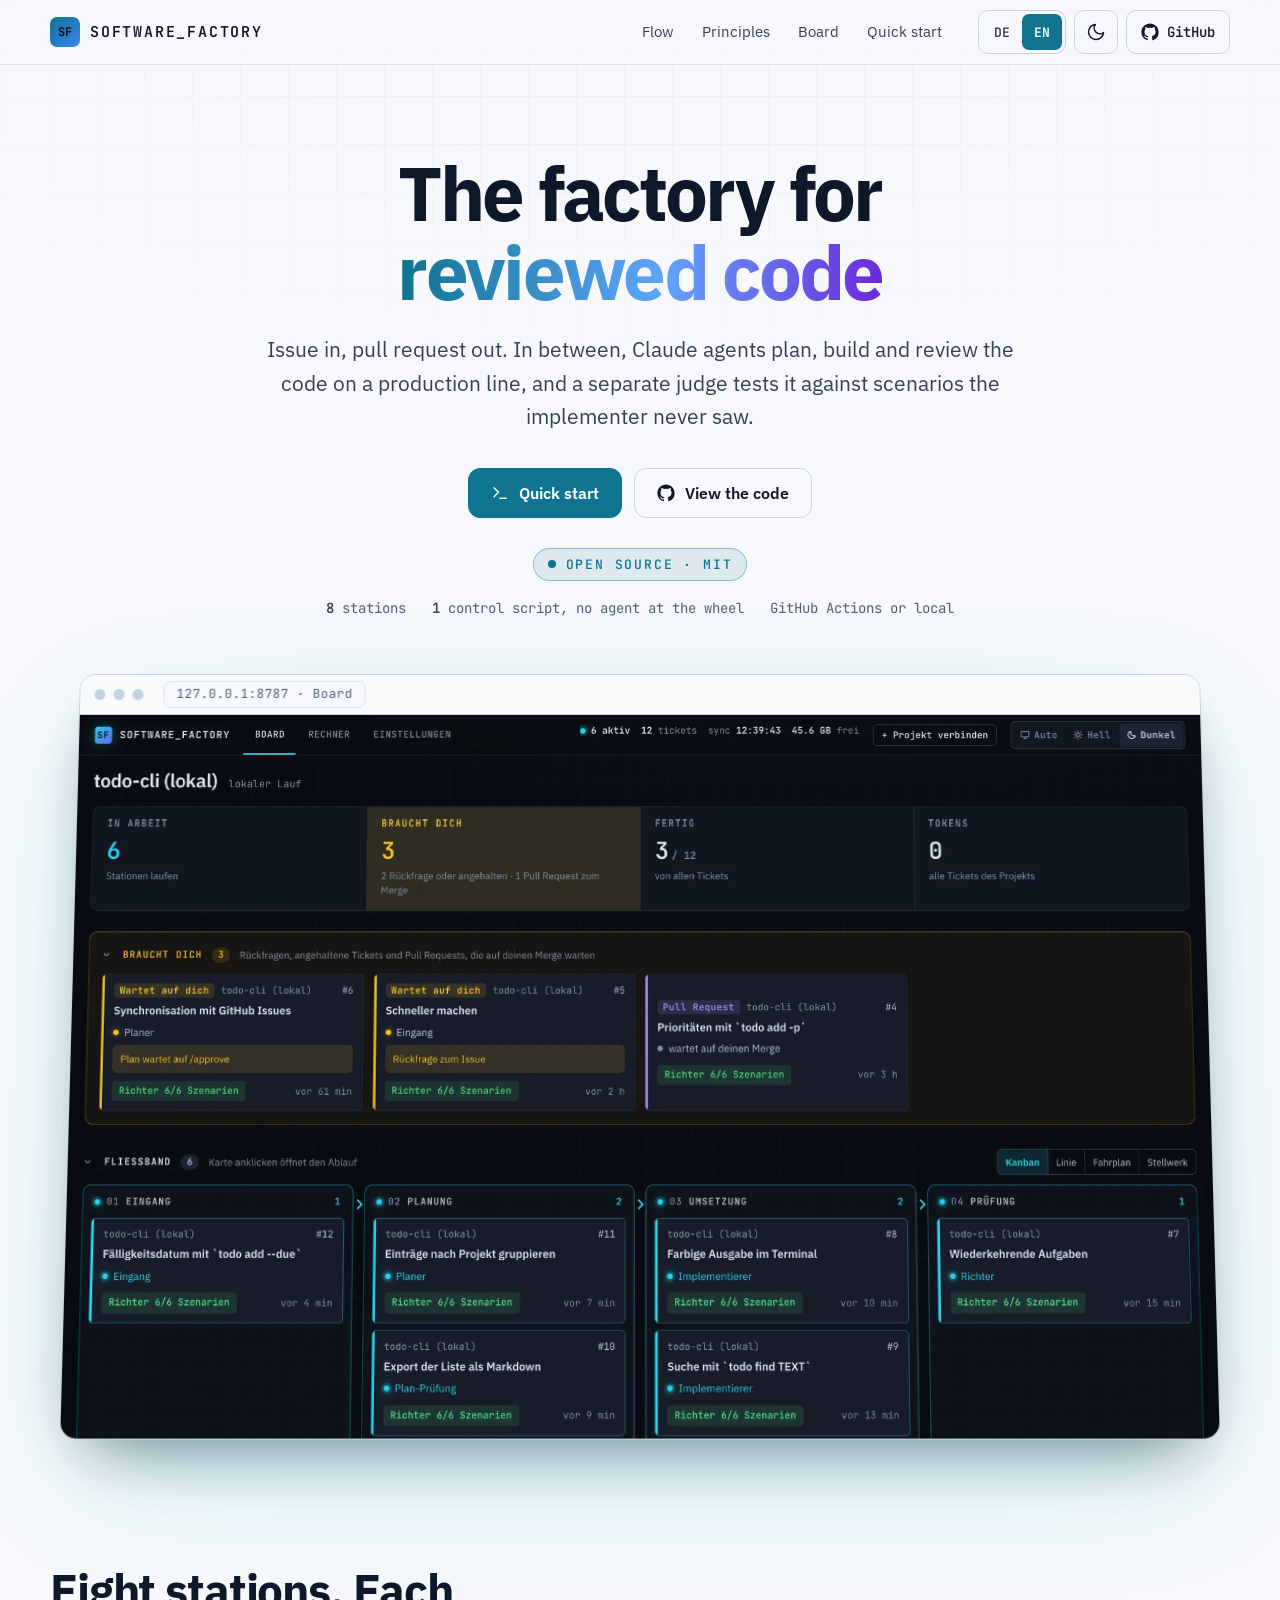
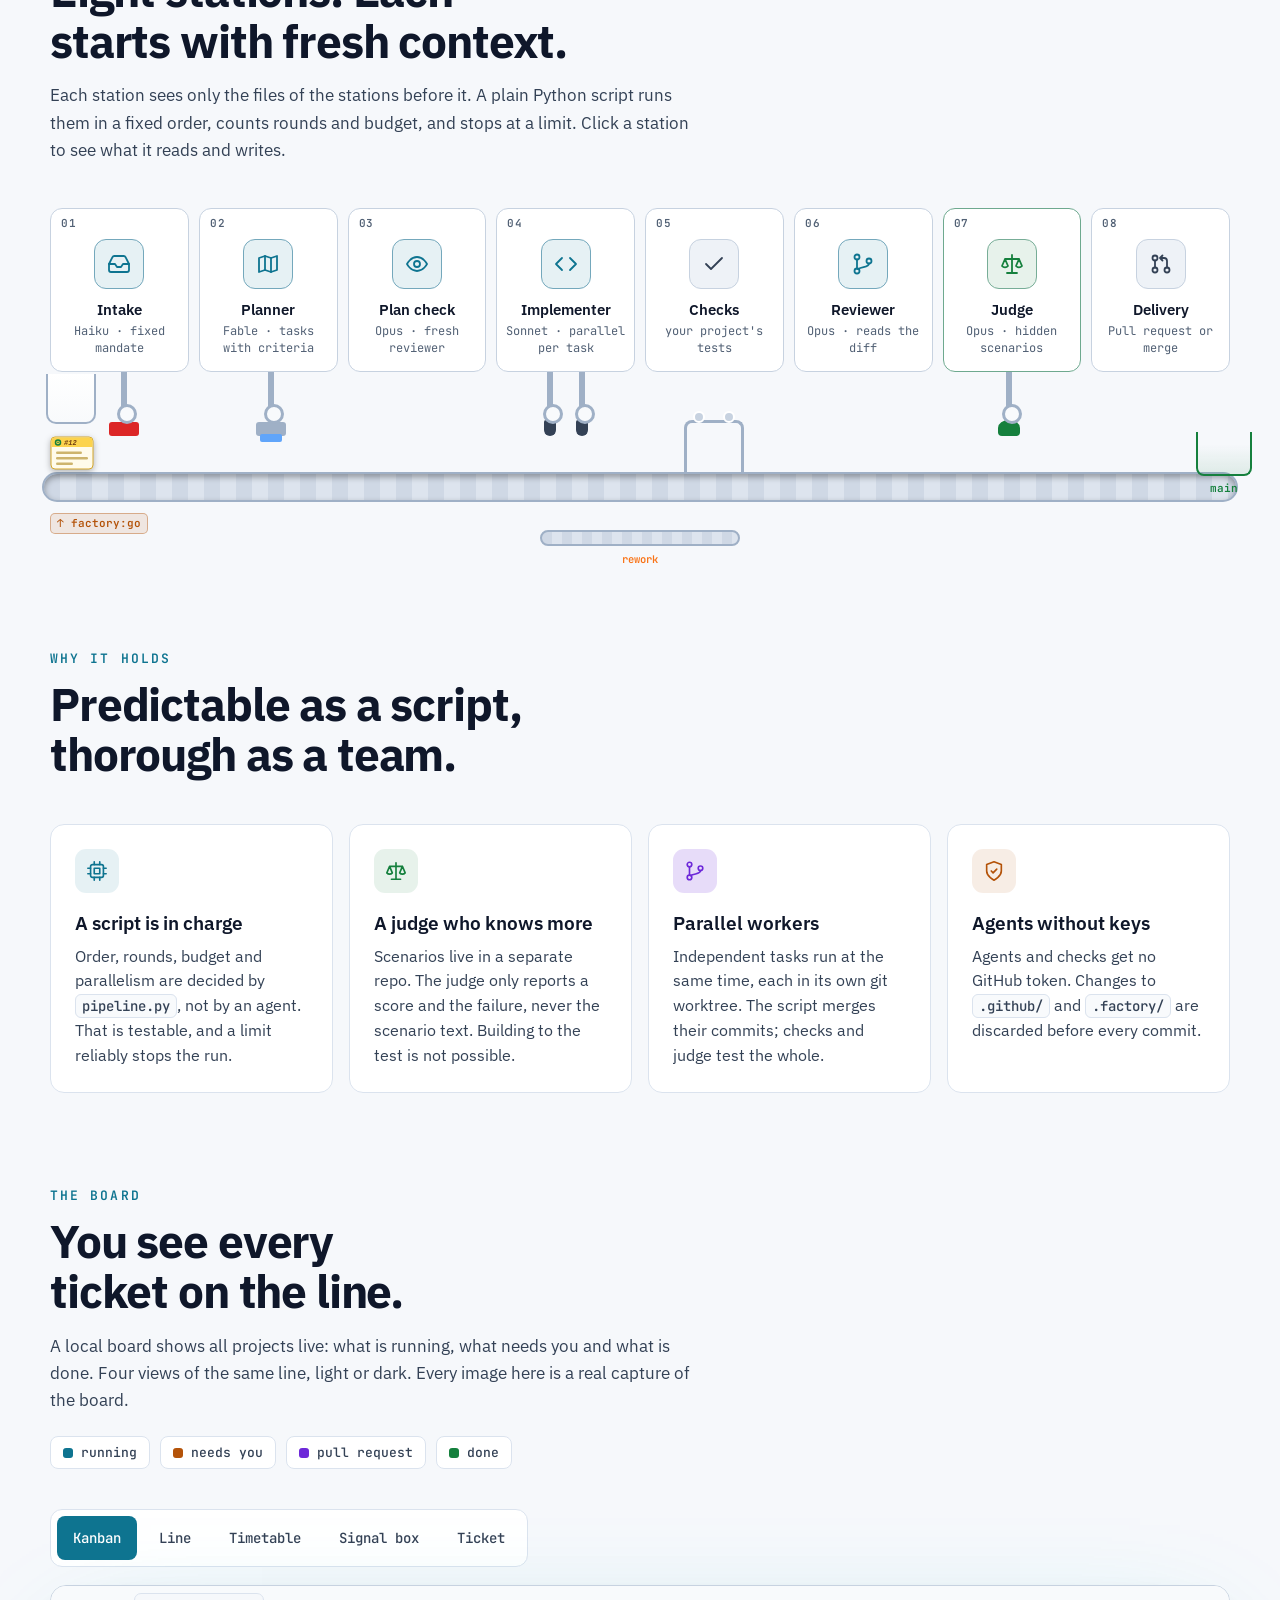
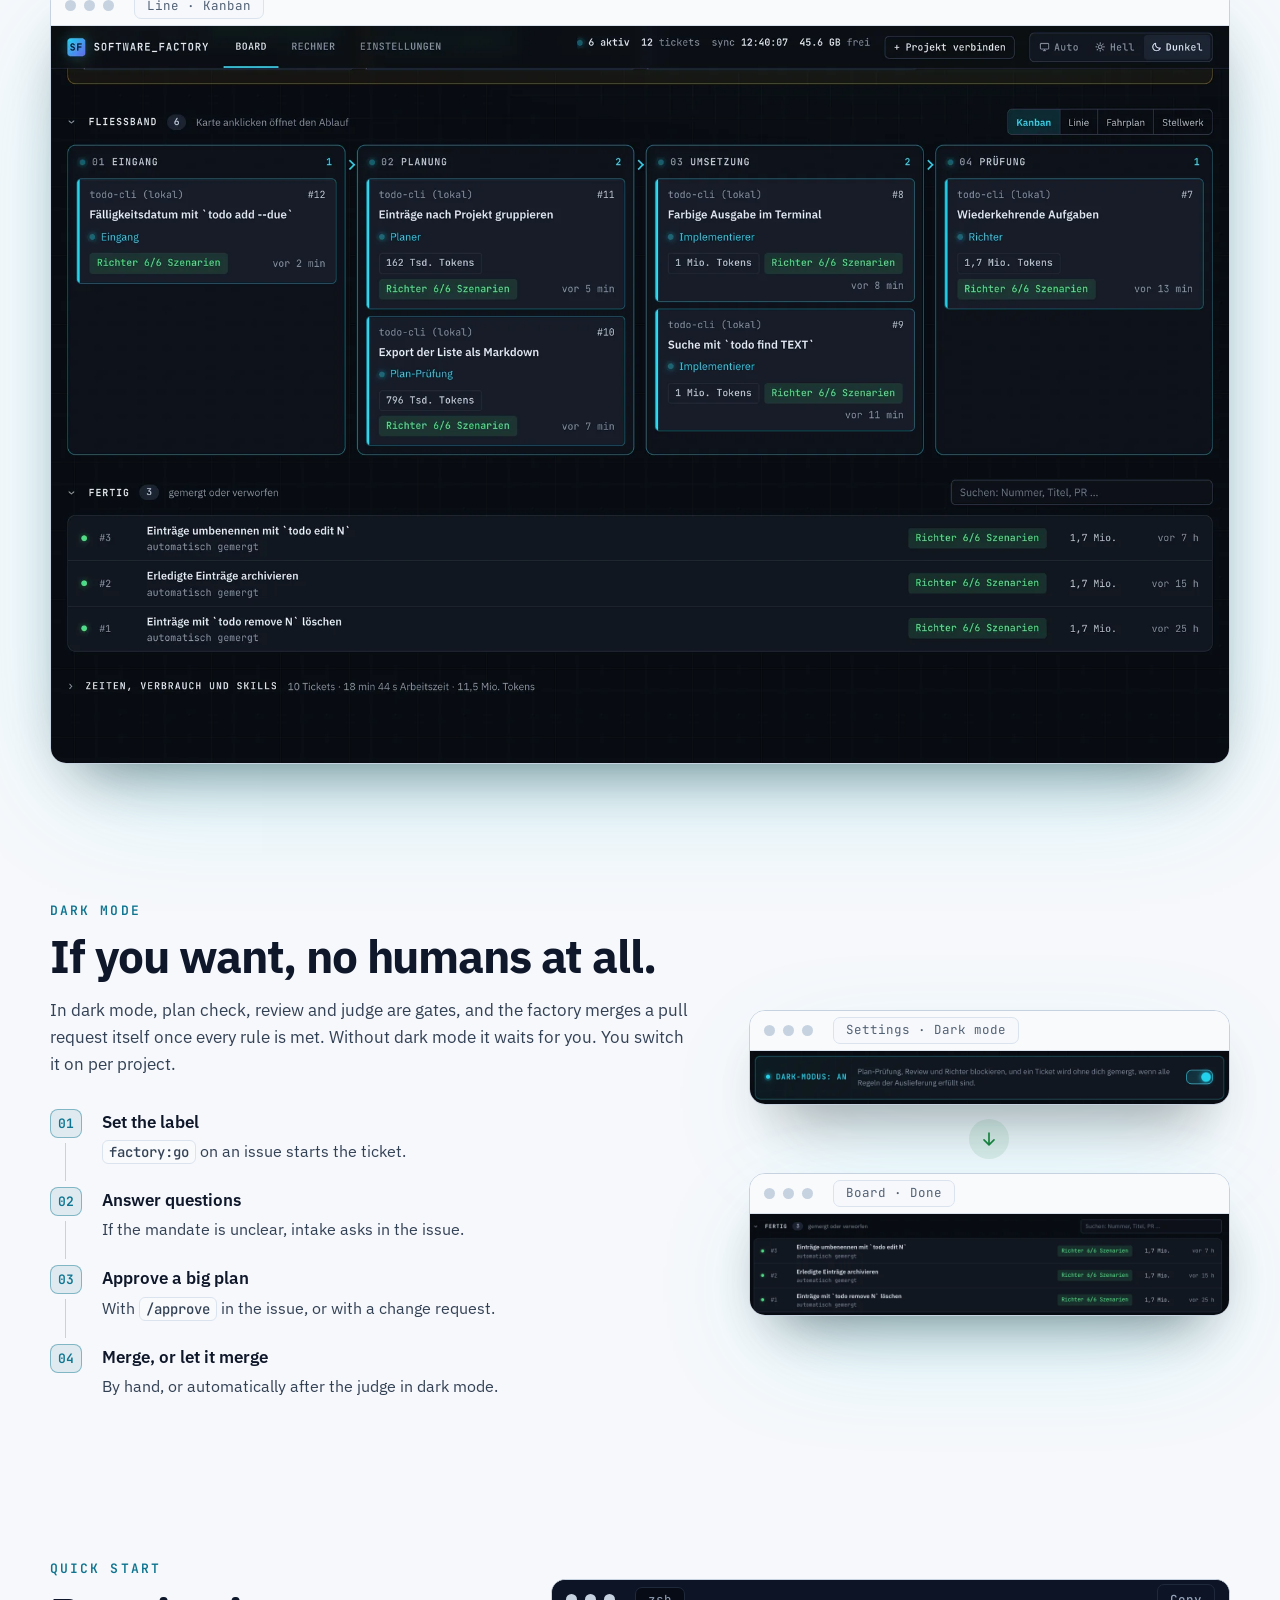
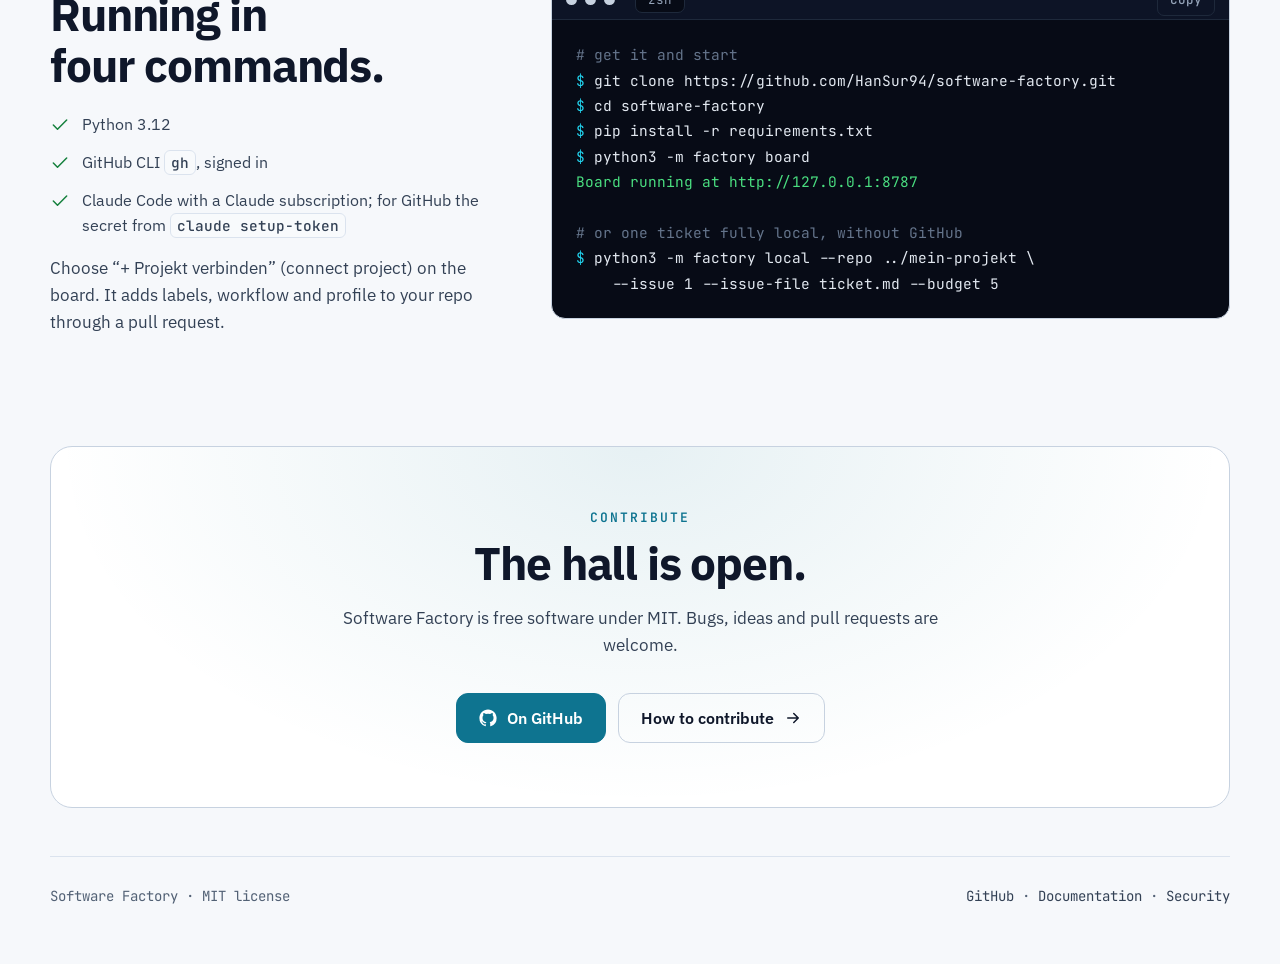
==== commit 9db52f42: "Projektseite: Tickets und Pakete auf dem Band neu gezeichnet Die Stufen sind jetzt kleine SVG-Grafik" ====
--- a/docs/index.html
+++ b/docs/index.html
@@ -218,7 +218,7 @@
   background: linear-gradient(var(--card), var(--card-2)); }
 .sign { left: 0; bottom: 22px; white-space: nowrap; font: 600 11px/1 var(--mono); color: var(--you); background: var(--you-soft); border: 1px solid color-mix(in srgb, var(--you) 40%, transparent); border-radius: 5px; padding: 4px 6px; }
 .sign::before { content: "↑ "; }
-.bin { left: calc(100% - 30px); bottom: 86px; width: 46px; height: 36px; z-index: 3; border: 2px solid var(--done); border-top: 0; border-radius: 0 0 8px 8px;
+.bin { left: calc(100% - 34px); bottom: 80px; width: 56px; height: 44px; z-index: 3; border: 2px solid var(--done); border-top: 0; border-radius: 0 0 8px 8px;
   background: linear-gradient(transparent 30%, var(--done-soft)); }
 .bin::after { content: "main"; position: absolute; left: 50%; bottom: -20px; transform: translateX(-50%); font: 600 11px/1 var(--mono); color: var(--done); }
 .rback { left: calc(43.75% - 26px); width: calc(12.5% + 52px); bottom: 10px; height: 16px; border-radius: 8px; border: 2px solid var(--belt-edge);
@@ -228,32 +228,26 @@
 @keyframes rback { to { background-position: -20px 0; } }
 
 /* parcels */
-.pkg { left: 0; bottom: 86px; width: 36px; height: 28px; z-index: 2; animation: pkgA var(--t) ease-in-out infinite; }
-.pkg i { position: absolute; inset: 0; border-radius: 4px; opacity: 0; animation: var(--t) step-end infinite; }
-.pkg .note { background: #fde68a; border: 1px solid #d4a72c; opacity: 1; animation-name: l-note;
-  background-image: linear-gradient(#b4891c 0 0), linear-gradient(#b4891c 0 0), linear-gradient(#b4891c 0 0);
-  background-size: 22px 2px, 18px 2px, 14px 2px; background-position: 6px 8px, 6px 13px, 6px 18px; background-repeat: no-repeat; }
-.pkg .stamp { inset: auto 3px 3px auto; width: 14px; height: 9px; border: 2px solid #dc2626; border-radius: 2px; transform: rotate(-12deg); animation-name: l-stamp; }
-.pkg .bp { inset: 4px -4px -3px 10px; background: #60a5fa; border: 1px solid #1d4ed8;
-  background-image: linear-gradient(#dbeafe 0 0), linear-gradient(#dbeafe 0 0); background-size: 16px 1px, 1px 12px; background-position: 4px 6px, 10px 3px; background-repeat: no-repeat; animation-name: l-bp; }
-.pkg .crate { background: #1e293b; border: 2px solid var(--run);
-  background-image: linear-gradient(#22d3ee 0 0), linear-gradient(#a78bfa 0 0), linear-gradient(#4ade80 0 0);
-  background-size: 14px 3px, 20px 3px, 10px 3px; background-position: 5px 5px, 5px 11px, 5px 17px; background-repeat: no-repeat; animation-name: l-crate; }
-.pkg .seal { inset: -7px -7px auto auto; width: 15px; height: 15px; border-radius: 50%; background: var(--done); border: 2px solid var(--card);
-  box-shadow: 0 0 10px color-mix(in srgb, var(--done) 70%, transparent); animation-name: l-seal; }
-.pkg .carton { background: #c9935a; border: 1px solid #8a5a2b;
-  background-image: linear-gradient(#e9c79b 0 0), linear-gradient(#fff 0 0); background-size: 6px 100%, 16px 9px; background-position: 15px 0, 3px 14px; background-repeat: no-repeat; animation-name: l-carton; }
-.pkg .carton::after { content: "PR"; position: absolute; left: 4px; top: 14px; width: 16px; text-align: center; font: 700 7px/9px var(--mono); color: #6b4423; }
+.pkg { left: 0; bottom: 86px; width: 44px; height: 34px; z-index: 2; animation: pkgA var(--t) ease-in-out infinite; }
+.pkg i { position: absolute; inset: 0; opacity: 0; animation: var(--t) step-end infinite; }
+.pkg i svg { display: block; width: 100%; height: 100%; overflow: visible; }
+.pkg .note { opacity: 1; animation-name: l-note; filter: drop-shadow(0 2px 3px rgba(0, 0, 0, .3)); }
+.pkg .stamp { animation-name: l-stamp; }
+.pkg .bp { animation-name: l-bp; }
+.pkg .crate { color: #22d3ee; animation-name: l-crate; filter: drop-shadow(0 2px 4px rgba(0, 0, 0, .35)); }
+.pkg .seal { inset: -8px -8px auto auto; width: 18px; height: 18px; animation-name: l-seal; filter: drop-shadow(0 0 5px rgba(74, 222, 128, .8)); }
+.pkg .carton { animation-name: l-carton; filter: drop-shadow(0 2px 3px rgba(0, 0, 0, .35)); }
 
 @keyframes pkgA {
   0% { left: 4px; bottom: 150px; opacity: 0; } 3% { opacity: 1; } 7% { left: 4px; bottom: 86px; }
-  12%, 20% { left: calc(6.25% - 18px); bottom: 86px; }
-  27%, 34% { left: calc(18.75% - 18px); }
-  44%, 56% { left: calc(43.75% - 18px); }
-  72%, 80% { left: calc(81.25% - 18px); }
-  84%, 91% { left: calc(93.75% - 18px); }
-  96% { left: calc(100% - 22px); bottom: 86px; opacity: 1; } 97% { bottom: 82px; opacity: 0; } 100% { left: calc(100% - 22px); opacity: 0; } }
+  12%, 20% { left: calc(6.25% - 22px); bottom: 86px; }
+  27%, 34% { left: calc(18.75% - 22px); }
+  44%, 56% { left: calc(43.75% - 22px); }
+  72%, 80% { left: calc(81.25% - 22px); }
+  84%, 91% { left: calc(93.75% - 22px); }
+  96% { left: calc(100% - 26px); bottom: 86px; opacity: 1; } 97% { bottom: 82px; opacity: 0; } 100% { left: calc(100% - 26px); opacity: 0; } }
 @keyframes l-note   { 0% { opacity: 1; } 50% { opacity: 0; } }
+/* note, stamp and blueprint stay visible together until the implementer turns them into a crate */
 @keyframes l-stamp  { 0% { opacity: 0; } 16% { opacity: 1; } 50% { opacity: 0; } }
 @keyframes l-bp     { 0% { opacity: 0; } 31% { opacity: 1; } 50% { opacity: 0; } }
 @keyframes l-crate  { 0% { opacity: 0; } 50% { opacity: 1; } 87% { opacity: 0; } }
@@ -264,15 +258,15 @@
 .pkg.again { animation: pkgB calc(var(--t) * 2) ease-in-out 9s infinite both; z-index: 1; }
 .pkg.again .crate { opacity: 1; animation: l-bad calc(var(--t) * 2) step-end 9s infinite both; }
 @keyframes pkgB {
-  0% { left: calc(43.75% - 18px); bottom: 86px; opacity: 0; } 2% { opacity: 1; }
-  8%, 14% { left: calc(56.25% - 18px); bottom: 86px; }
-  17% { left: calc(56.25% - 18px); bottom: 28px; }
-  25% { left: calc(43.75% - 18px); bottom: 28px; }
-  28% { left: calc(43.75% - 18px); bottom: 86px; opacity: 1; } 30%, 100% { left: calc(43.75% - 18px); bottom: 86px; opacity: 0; } }
-@keyframes l-bad { 0% { border-color: var(--run); } 9% { border-color: #ef4444; } 28% { border-color: var(--run); } }
+  0% { left: calc(43.75% - 22px); bottom: 86px; opacity: 0; } 2% { opacity: 1; }
+  8%, 14% { left: calc(56.25% - 22px); bottom: 86px; }
+  17% { left: calc(56.25% - 22px); bottom: 28px; }
+  25% { left: calc(43.75% - 22px); bottom: 28px; }
+  28% { left: calc(43.75% - 22px); bottom: 86px; opacity: 1; } 30%, 100% { left: calc(43.75% - 22px); bottom: 86px; opacity: 0; } }
+@keyframes l-bad { 0% { color: #22d3ee; } 9% { color: #ef4444; } 28% { color: #22d3ee; } }
 
 /* robot arms: a rod behind the station tile, a head that comes down onto the parcel */
-.arm { bottom: 116px; width: 30px; height: 140px; margin-left: -15px; left: var(--x); z-index: 1; animation: var(--t) ease-in-out infinite; }
+.arm { bottom: 126px; width: 30px; height: 140px; margin-left: -15px; left: var(--x); z-index: 1; animation: var(--t) ease-in-out infinite; }
 .arm::before { content: ""; position: absolute; left: 12px; top: 0; bottom: 10px; width: 6px; border-radius: 3px; background: var(--belt-edge); }
 .arm::after { content: ""; position: absolute; left: 8px; bottom: 6px; width: 14px; height: 14px; border-radius: 50%; background: var(--card-2); border: 3px solid var(--belt-edge); }
 .arm b { position: absolute; left: 0; right: 0; bottom: -6px; height: 14px; border-radius: 3px; background: var(--fg-2); }
@@ -282,15 +276,15 @@
 .arm.weld b { left: 9px; right: 9px; height: 16px; border-radius: 2px 2px 6px 6px; background: var(--fg-2); }
 .arm.seal b { left: 4px; right: 4px; height: 16px; border-radius: 50% 50% 4px 4px; background: var(--done); }
 @keyframes l-sheet { 0% { opacity: 1; } 31% { opacity: 0; } 99% { opacity: 1; } }
-@keyframes arm1 { 0%, 13%, 19%, 100% { transform: none; } 15%, 17% { transform: translateY(20px); } }
-@keyframes arm2 { 0%, 28%, 34%, 100% { transform: none; } 30%, 32% { transform: translateY(20px); } }
-@keyframes arm4 { 0%, 45%, 55%, 100% { transform: none; } 47%, 53% { transform: translateY(18px); } 49%, 51% { transform: translateY(16px) rotate(-6deg); } }
-@keyframes arm4b { 0%, 45%, 55%, 100% { transform: none; } 47%, 53% { transform: translateY(18px); } 50% { transform: translateY(16px) rotate(6deg); } }
-@keyframes arm7 { 0%, 73%, 79%, 100% { transform: none; } 75%, 77% { transform: translateY(20px); } }
+@keyframes arm1 { 0%, 13%, 19%, 100% { transform: none; } 15%, 17% { transform: translateY(12px); } }
+@keyframes arm2 { 0%, 28%, 34%, 100% { transform: none; } 30%, 32% { transform: translateY(12px); } }
+@keyframes arm4 { 0%, 45%, 55%, 100% { transform: none; } 47%, 53% { transform: translateY(11px); } 49%, 51% { transform: translateY(9px) rotate(-6deg); } }
+@keyframes arm4b { 0%, 45%, 55%, 100% { transform: none; } 47%, 53% { transform: translateY(11px); } 50% { transform: translateY(9px) rotate(6deg); } }
+@keyframes arm7 { 0%, 73%, 79%, 100% { transform: none; } 75%, 77% { transform: translateY(12px); } }
 .a1 { animation-name: arm1; } .a2 { animation-name: arm2; } .a4 { animation-name: arm4; } .a4b { animation-name: arm4b; } .a7 { animation-name: arm7; }
 
 /* sparks of code while the implementer welds */
-.spark { left: var(--x); bottom: 104px; font: 700 12px/1 var(--mono); color: #fbbf24; opacity: 0; animation: var(--t) linear infinite; text-shadow: 0 0 6px #f59e0b; }
+.spark { left: var(--x); bottom: 124px; font: 700 12px/1 var(--mono); color: #fbbf24; opacity: 0; animation: var(--t) linear infinite; text-shadow: 0 0 6px #f59e0b; }
 .spark.s1 { animation-name: sp1; } .spark.s2 { animation-name: sp2; } .spark.s3 { animation-name: sp3; } .spark.s4 { animation-name: sp4; }
 @keyframes sp1 { 0%, 47% { opacity: 0; transform: none; } 48% { opacity: 1; } 51% { opacity: 0; transform: translate(-22px, -18px); } }
 @keyframes sp2 { 0%, 49% { opacity: 0; transform: none; } 50% { opacity: 1; } 53% { opacity: 0; transform: translate(20px, -20px); } }
@@ -298,7 +292,7 @@
 @keyframes sp4 { 0%, 50% { opacity: 0; transform: none; } 51% { opacity: 1; } 54% { opacity: 0; transform: translate(-14px, -24px); } }
 
 /* the checks: a gate with a lamp, green for the parcel that passes, red for the one that goes back */
-.gate { left: calc(56.25% - 26px); bottom: 84px; width: 52px; height: 46px; border: 3px solid var(--belt-edge); border-bottom: 0; border-radius: 8px 8px 0 0; z-index: 3; }
+.gate { left: calc(56.25% - 30px); bottom: 84px; width: 60px; height: 52px; border: 3px solid var(--belt-edge); border-bottom: 0; border-radius: 8px 8px 0 0; z-index: 3; }
 .gate i { position: absolute; top: -12px; width: 12px; height: 12px; border-radius: 50%; background: var(--line-2); border: 2px solid var(--card); }
 .gate .ok { left: 6px; animation: l-ok var(--t) step-end infinite; }
 .gate .no { right: 6px; animation: l-no calc(var(--t) * 2) step-end 9s infinite both; }
@@ -307,9 +301,9 @@
 
 /* still frame for people who asked for less motion: parcels at different stages */
 @media (prefers-reduced-motion: reduce) {
-  .pkg { left: calc(43.75% - 18px); }
+  .pkg { left: calc(43.75% - 22px); }
   .pkg .note { opacity: 0; } .pkg .crate { opacity: 1; }
-  .pkg.again { left: calc(81.25% - 18px); opacity: 1; }
+  .pkg.again { left: calc(81.25% - 22px); opacity: 1; }
 }
 
 /* principles */
@@ -478,8 +472,8 @@
         <span class="spark s1" style="--x: 43.75%">{</span><span class="spark s2" style="--x: 43.75%">}</span><span class="spark s3" style="--x: 43.75%">;</span><span class="spark s4" style="--x: 43.75%">&lt;/&gt;</span>
         <span class="gate"><i class="ok"></i><i class="no"></i></span>
         <span class="arm seal a7" style="--x: 81.25%"><b></b></span>
-        <span class="pkg"><i class="note"></i><i class="stamp"></i><i class="bp"></i><i class="crate"></i><i class="carton"></i><i class="seal"></i></span>
-        <span class="pkg again"><i class="crate"></i></span>
+        <span class="pkg"><i class="note"><svg viewBox="0 0 44 34"><rect x="1" y="1" width="42" height="32" rx="4" fill="#fffbea" stroke="#d4a72c"/><path d="M1.5 11V5a3.5 3.5 0 0 1 3.5-3.5h34A3.5 3.5 0 0 1 42.5 5v6z" fill="#fcd34d"/><circle cx="8" cy="6.4" r="2.5" fill="none" stroke="#15803d" stroke-width="1.5"/><circle cx="8" cy="6.4" r=".8" fill="#15803d"/><text x="14" y="9" font-family="monospace" font-size="7" font-weight="700" fill="#713f12">#12</text><rect x="6" y="15.5" width="26" height="2.4" rx="1.2" fill="#cdb46c"/><rect x="6" y="21" width="32" height="2.4" rx="1.2" fill="#cdb46c"/><rect x="6" y="26.5" width="17" height="2.4" rx="1.2" fill="#cdb46c"/></svg></i><i class="bp"><svg viewBox="0 0 44 34"><g transform="rotate(4 28 12)"><rect x="12" y="-4" width="33" height="22" rx="2" fill="#2563eb" stroke="#1e3a8a"/><path d="M12 3.5h33M12 10.5h33M20 -4v22M29 -4v22M38 -4v22" stroke="#93c5fd" stroke-width=".5" opacity=".7"/><path d="M17 13V2h9v5h8v6z" fill="none" stroke="#fff" stroke-width="1.3" stroke-linejoin="round"/></g></svg></i><i class="stamp"><svg viewBox="0 0 44 34"><g transform="rotate(-12 31 24)"><rect x="21.5" y="18" width="20" height="11" rx="2" fill="#fffbea" fill-opacity=".85" stroke="#dc2626" stroke-width="1.8"/><text x="31.5" y="26.3" text-anchor="middle" font-family="monospace" font-size="7.5" font-weight="700" fill="#dc2626">GO</text></g></svg></i><i class="crate"><svg viewBox="0 0 44 34"><rect x="1.5" y="1.5" width="41" height="31" rx="4" fill="#0f172a" stroke="currentColor" stroke-width="2"/><rect x="7" y="8" width="11" height="3" rx="1.5" fill="#22d3ee"/><rect x="20" y="8" width="9" height="3" rx="1.5" fill="#a78bfa"/><rect x="11" y="15.5" width="19" height="3" rx="1.5" fill="#4ade80"/><rect x="11" y="23" width="8" height="3" rx="1.5" fill="#fbbf24"/><rect x="21" y="23" width="13" height="3" rx="1.5" fill="#22d3ee"/></svg></i><i class="carton"><svg viewBox="0 0 44 34"><rect x="1" y="5" width="42" height="28" rx="3" fill="#c9935a" stroke="#8a5a2b"/><path d="M1.5 12V8a2.5 2.5 0 0 1 2.5-2.5h36A2.5 2.5 0 0 1 42.500 8v4z" fill="#b07d45"/><rect x="18.500" y="5.500" width="7" height="27" fill="#ecd3ae" opacity=".9"/><rect x="27" y="17" width="13" height="10" rx="1.500" fill="#fff"/><text x="33.500" y="24.600" text-anchor="middle" font-family="monospace" font-size="6.500" font-weight="700" fill="#6b4423">PR</text></svg></i><i class="seal"><svg viewBox="0 0 18 18"><circle cx="9" cy="9" r="8" fill="#22c55e" stroke="#fff" stroke-width="1.5"/><path d="M5.2 9.3l2.6 2.6 5-5.4" fill="none" stroke="#fff" stroke-width="2" stroke-linecap="round" stroke-linejoin="round"/></svg></i></span>
+        <span class="pkg again"><i class="crate"><svg viewBox="0 0 44 34"><rect x="1.5" y="1.5" width="41" height="31" rx="4" fill="#0f172a" stroke="currentColor" stroke-width="2"/><rect x="7" y="8" width="11" height="3" rx="1.5" fill="#22d3ee"/><rect x="20" y="8" width="9" height="3" rx="1.5" fill="#a78bfa"/><rect x="11" y="15.5" width="19" height="3" rx="1.5" fill="#4ade80"/><rect x="11" y="23" width="8" height="3" rx="1.5" fill="#fbbf24"/><rect x="21" y="23" width="13" height="3" rx="1.5" fill="#22d3ee"/></svg></i></span>
         <span class="bin"></span>
       </div>
       <div class="st agent" role="listitem"><button type="button" class="st-btn" aria-expanded="false" aria-controls="st-detail" data-i="0"><span class="num">01</span><span class="node"><svg aria-hidden="true"><use href="#i-inbox"/></svg></span><div><h3 data-en="Intake">Eingang</h3><p data-en="Haiku · fixed mandate">Haiku · fester Auftrag</p></div></button></div>
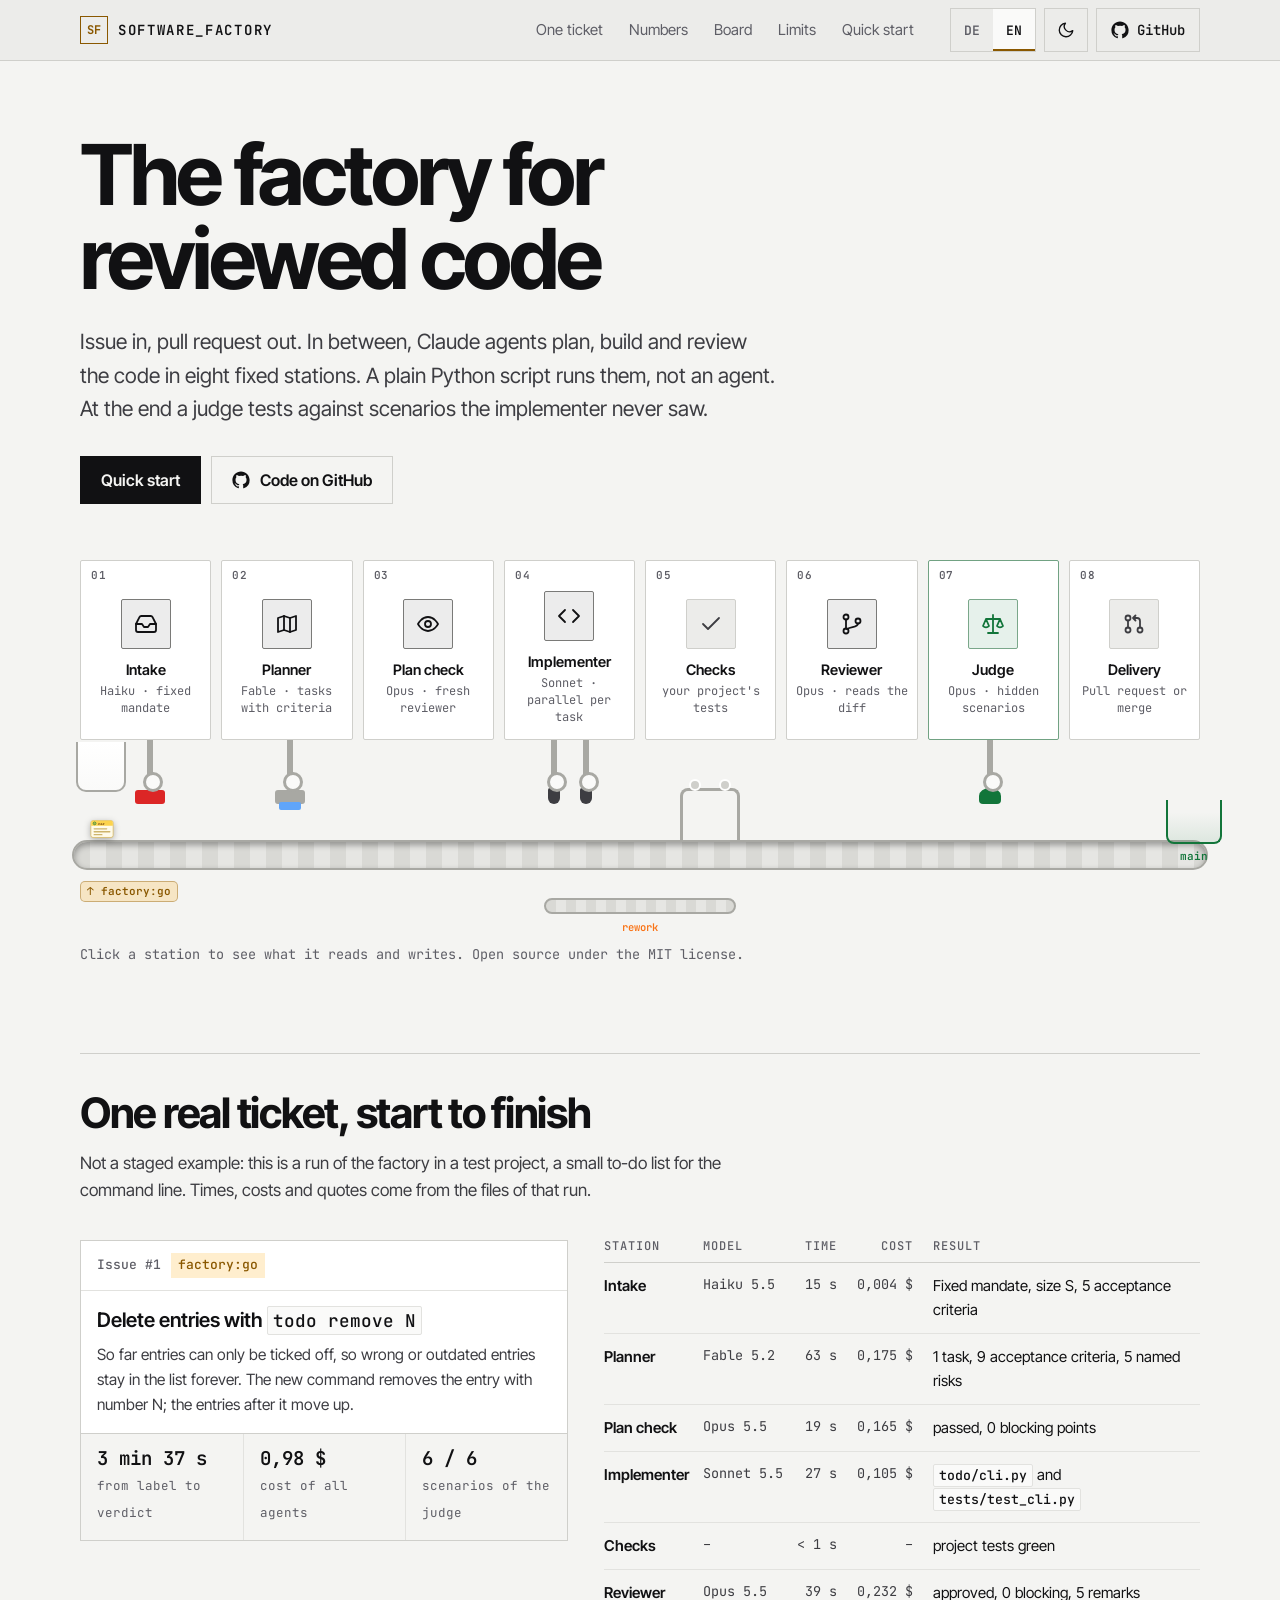
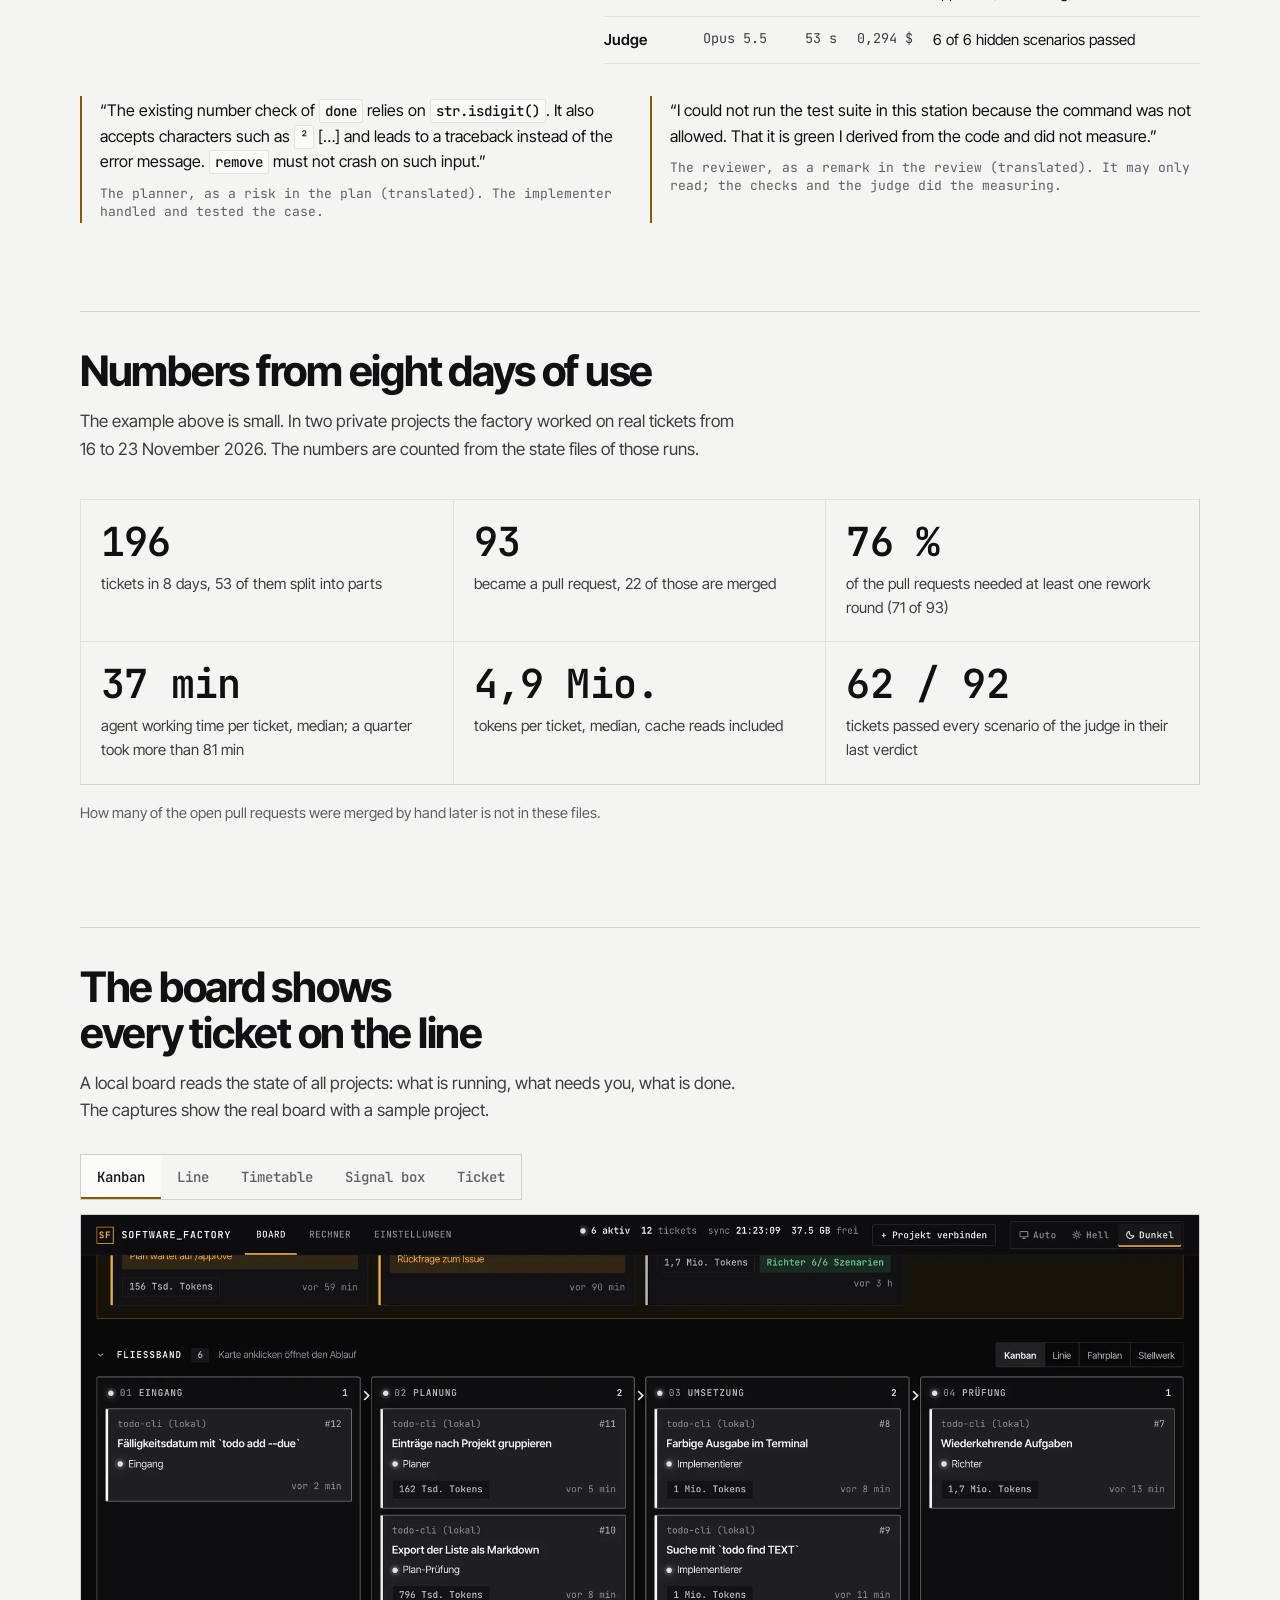
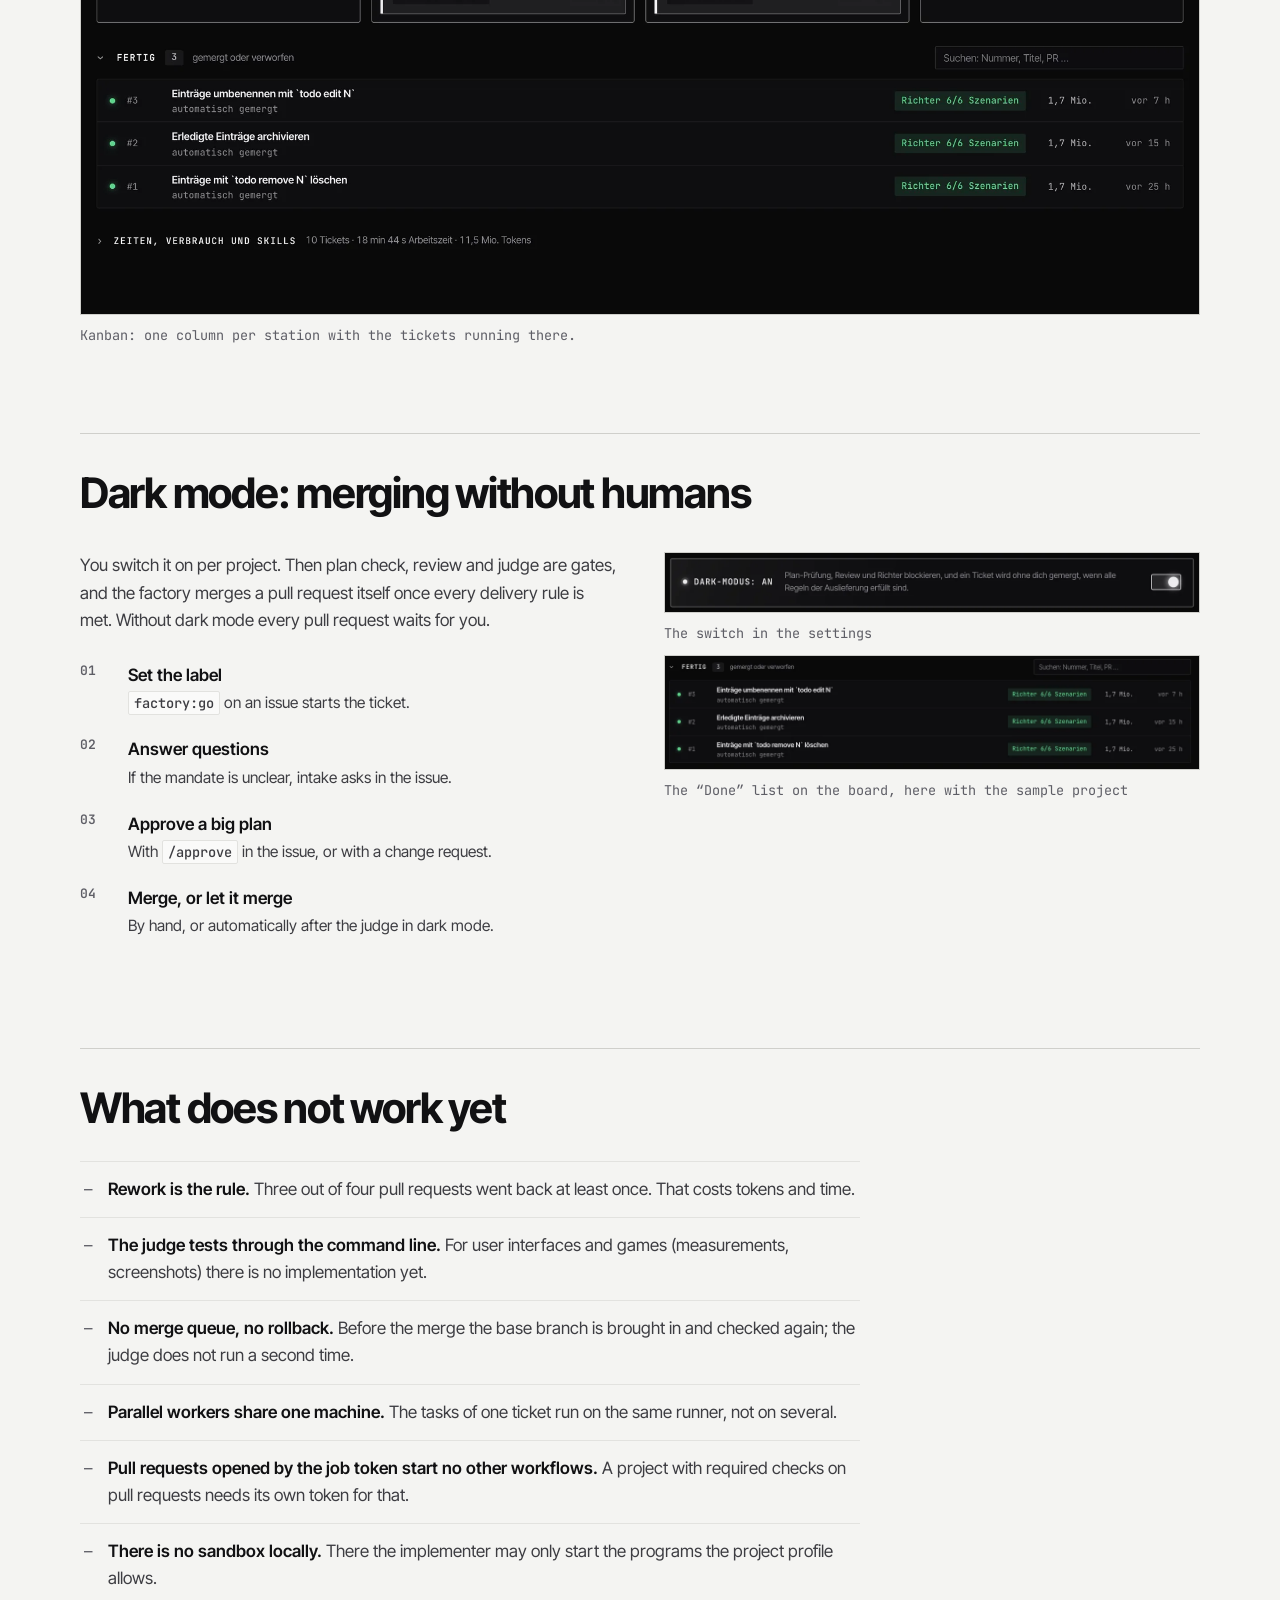
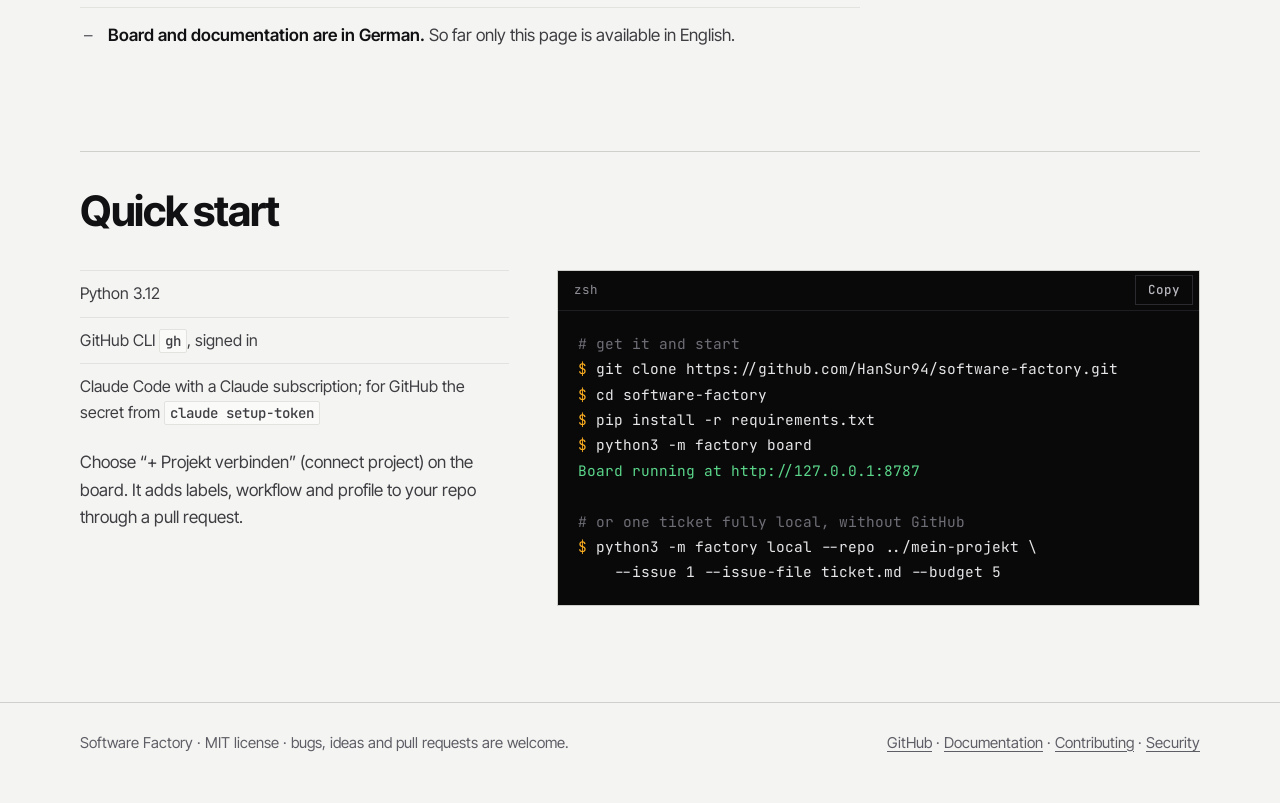
==== commit b2750fed: "Projektseite neu: Band als Hero, ein echtes Ticket, echte Zahlen, Grenzen Die Seite belegt jetzt, st" ====
--- a/docs/index.html
+++ b/docs/index.html
@@ -4,14 +4,14 @@
 <meta charset="utf-8">
 <meta name="viewport" content="width=device-width, initial-scale=1">
 <title>Software Factory – die Fabrik für geprüften Code</title>
-<meta name="description" content="Open-Source-Fließband für Code: Claude-Agents planen, bauen und prüfen ein GitHub-Issue, ein getrennter Richter testet gegen verborgene Szenarien. Gesteuert von einem Skript, nicht von einem Agent.">
+<meta name="description" content="Open-Source-Fließband für Code: Claude-Agents planen, bauen und prüfen ein GitHub-Issue in acht Stationen, ein getrennter Richter testet gegen verborgene Szenarien. Gesteuert von einem Skript, nicht von einem Agent.">
 <meta property="og:title" content="Software Factory">
-<meta property="og:description" content="Aus GitHub-Issues werden geprüfte Pull Requests. Agents planen, bauen und prüfen; ein Richter testet gegen verborgene Szenarien.">
+<meta property="og:description" content="Issue rein, Pull Request raus. Agents planen, bauen und prüfen; ein Richter testet gegen verborgene Szenarien.">
 <meta property="og:image" content="https://hansur94.github.io/software-factory/assets/board-kanban-dark.webp">
 <meta property="og:type" content="website">
 <meta name="twitter:card" content="summary_large_image">
 <meta name="color-scheme" content="dark light">
-<link rel="icon" href="data:image/svg+xml,%3Csvg xmlns='http://www.w3.org/2000/svg' viewBox='0 0 32 32'%3E%3Crect width='32' height='32' rx='7' fill='%2322d3ee'/%3E%3Ctext x='16' y='21.5' font-family='monospace' font-size='14' font-weight='700' text-anchor='middle' fill='%230b1120'%3ESF%3C/text%3E%3C/svg%3E">
+<link rel="icon" href="data:image/svg+xml,%3Csvg xmlns='http://www.w3.org/2000/svg' viewBox='0 0 32 32'%3E%3Crect x='1.5' y='1.5' width='29' height='29' fill='%2309090a' stroke='%23ffb020' stroke-width='3'/%3E%3Ctext x='16' y='21.5' font-family='monospace' font-size='14' font-weight='700' text-anchor='middle' fill='%23ffb020'%3ESF%3C/text%3E%3C/svg%3E">
 <script>
 // Theme and language are per-browser conveniences; storage may be missing, then the system decides.
 (function () {
@@ -21,125 +21,175 @@
 </script>
 <link rel="preconnect" href="https://fonts.googleapis.com">
 <link rel="preconnect" href="https://fonts.gstatic.com" crossorigin>
-<link href="https://fonts.googleapis.com/css2?family=IBM+Plex+Sans:wght@400;500;600;700&family=JetBrains+Mono:wght@400;500;600;700&display=swap" rel="stylesheet">
+<link href="https://fonts.googleapis.com/css2?family=Inter+Tight:wght@400;500;600;700&family=JetBrains+Mono:wght@400;500;600;700&display=swap" rel="stylesheet">
 <style>
 :root {
-  --bg: #0b1120; --bg-2: #0f172a; --card: #131c31; --card-2: #182238; --line: #26324a; --line-2: #334155;
-  --fg: #f1f5f9; --fg-2: #cbd5e1; --muted: #94a3b8;
-  --run: #22d3ee; --run-soft: rgba(34, 211, 238, .14);
-  --you: #fbbf24; --you-soft: rgba(251, 191, 36, .14);
-  --done: #4ade80; --done-soft: rgba(74, 222, 128, .14);
-  --pr: #a78bfa;
-  --on-run: #06202a;
+  --bg: #09090a; --bg-2: #0e0e10; --card: #121214; --card-2: #18181b; --line: #1e1e22; --line-2: #2a2a2f;
+  --fg: #f2f2f4; --fg-2: #b9b9c0; --muted: #8e8e96;
+  --run: #ececef; --run-soft: rgba(236, 236, 239, .10); --on-run: #111113;
+  --you: #ffb020; --you-soft: rgba(255, 176, 32, .13);
+  --done: #5bd68a; --done-soft: rgba(91, 214, 138, .12); --bad: #ff5a4e;
+  --belt-a: #18181b; --belt-b: #222226; --belt-edge: #3a3a40;
   --mono: "JetBrains Mono", ui-monospace, SFMono-Regular, Menlo, monospace;
-  --sans: "IBM Plex Sans", system-ui, -apple-system, "Segoe UI", sans-serif;
-  --r: 14px; --wrap: 1180px;
+  --sans: "Inter Tight", "IBM Plex Sans", system-ui, -apple-system, "Segoe UI", sans-serif;
+  --wrap: 1120px;
 }
 @media (prefers-color-scheme: light) {
   :root:not([data-theme="dark"]) {
-    --bg: #f6f8fb; --bg-2: #eef2f7; --card: #ffffff; --card-2: #f8fafc; --line: #dbe3ee; --line-2: #c7d2e0;
-    --fg: #0f172a; --fg-2: #334155; --muted: #526175;
-    --run: #0e7490; --run-soft: rgba(14, 116, 144, .10);
-    --you: #b45309; --you-soft: rgba(180, 83, 9, .10);
-    --done: #15803d; --done-soft: rgba(21, 128, 61, .10);
-    --pr: #6d28d9; --on-run: #ffffff;
+    --bg: #f4f4f2; --bg-2: #ececea; --card: #ffffff; --card-2: #fafaf9; --line: #e2e2df; --line-2: #cfcfcb;
+    --fg: #111113; --fg-2: #3d3d42; --muted: #5e5e66;
+    --run: #111113; --run-soft: rgba(17, 17, 19, .08); --on-run: #ffffff;
+    --you: #8a5800; --you-soft: rgba(255, 176, 32, .22);
+    --done: #12753a; --done-soft: rgba(18, 117, 58, .1); --bad: #c4271d;
+    --belt-a: #d9d9d5; --belt-b: #e6e6e3; --belt-edge: #a8a8a3;
   }
 }
 :root[data-theme="light"] {
-  --bg: #f6f8fb; --bg-2: #eef2f7; --card: #ffffff; --card-2: #f8fafc; --line: #dbe3ee; --line-2: #c7d2e0;
-  --fg: #0f172a; --fg-2: #334155; --muted: #526175;
-  --run: #0e7490; --run-soft: rgba(14, 116, 144, .10);
-  --you: #b45309; --you-soft: rgba(180, 83, 9, .10);
-  --done: #15803d; --done-soft: rgba(21, 128, 61, .10);
-  --pr: #6d28d9; --on-run: #ffffff;
+  --bg: #f4f4f2; --bg-2: #ececea; --card: #ffffff; --card-2: #fafaf9; --line: #e2e2df; --line-2: #cfcfcb;
+  --fg: #111113; --fg-2: #3d3d42; --muted: #5e5e66;
+  --run: #111113; --run-soft: rgba(17, 17, 19, .08); --on-run: #ffffff;
+  --you: #8a5800; --you-soft: rgba(255, 176, 32, .22);
+  --done: #12753a; --done-soft: rgba(18, 117, 58, .1); --bad: #c4271d;
+  --belt-a: #d9d9d5; --belt-b: #e6e6e3; --belt-edge: #a8a8a3;
 }
 * { box-sizing: border-box; }
 html { scroll-behavior: smooth; -webkit-text-size-adjust: 100%; }
 body { margin: 0; background: var(--bg); color: var(--fg); font: 400 17px/1.6 var(--sans); overflow-x: hidden; }
 img { max-width: 100%; display: block; }
-a { color: inherit; }
-:focus-visible { outline: 2px solid var(--run); outline-offset: 3px; border-radius: 6px; }
+a { color: inherit; text-decoration-color: var(--muted); text-underline-offset: 3px; }
+a:hover { text-decoration-color: var(--fg); }
+:focus-visible { outline: 2px solid var(--you); outline-offset: 3px; }
 .wrap { width: min(var(--wrap), 100% - 32px); margin-inline: auto; }
-.mono { font-family: var(--mono); }
-.skip { position: absolute; left: -999px; top: 8px; background: var(--run); color: var(--on-run); padding: 8px 14px; border-radius: 8px; z-index: 50; }
+.skip { position: absolute; left: -999px; top: 8px; background: var(--fg); color: var(--bg); padding: 8px 14px; z-index: 50; }
 .skip:focus { left: 16px; }
-
-/* grid paper behind the page, as on the board */
-body::before { content: ""; position: fixed; inset: 0; z-index: -1; pointer-events: none;
-  background-image: linear-gradient(var(--line) 1px, transparent 1px), linear-gradient(90deg, var(--line) 1px, transparent 1px);
-  background-size: 48px 48px; opacity: .28;
-  mask-image: radial-gradient(ellipse 90% 60% at 50% 0%, #000 30%, transparent 75%); }
-
-/* nav */
-header.top { position: sticky; top: 0; z-index: 20; backdrop-filter: blur(12px); -webkit-backdrop-filter: blur(12px);
-  background: color-mix(in srgb, var(--bg) 78%, transparent); border-bottom: 1px solid var(--line); }
-.nav { display: flex; align-items: center; gap: 24px; height: 64px; }
-.brand { display: flex; align-items: center; gap: 10px; text-decoration: none; font: 600 15px/1 var(--mono); letter-spacing: .12em; }
-.logo { width: 30px; height: 30px; border-radius: 7px; display: grid; place-items: center; background: linear-gradient(135deg, var(--run), #3b82f6);
-  color: #0b1120; font: 700 12px/1 var(--mono); letter-spacing: 0; }
-.nav nav { display: flex; gap: 4px; margin-left: auto; }
-.nav nav a { text-decoration: none; color: var(--fg-2); font-size: 15px; padding: 10px 12px; border-radius: 8px; min-height: 44px; display: inline-flex; align-items: center; }
-.nav nav a:hover { color: var(--fg); background: var(--card); }
+code { white-space: nowrap; font: 500 .88em/1 var(--mono); background: var(--card-2); border: 1px solid var(--line); border-radius: 2px; padding: 2px 5px; }
+
+/* bar */
+header.top { position: sticky; top: 0; z-index: 20; background: var(--bg-2); border-bottom: 1px solid var(--line-2); }
+.nav { display: flex; align-items: center; gap: 24px; height: 60px; }
+.brand { display: flex; align-items: center; gap: 10px; text-decoration: none; font: 600 14px/1 var(--mono); letter-spacing: .12em; }
+.logo { width: 28px; height: 28px; display: grid; place-items: center; border: 1.5px solid var(--you); color: var(--you); font: 700 12px/1 var(--mono); letter-spacing: 0; }
+.nav nav { display: flex; gap: 2px; margin-left: auto; }
+.nav nav a { text-decoration: none; color: var(--muted); font-size: 15px; padding: 0 12px; min-height: 44px; display: inline-flex; align-items: center; }
+.nav nav a:hover { color: var(--fg); }
 .tools { display: flex; align-items: center; gap: 8px; }
-.seg { display: inline-flex; border: 1px solid var(--line-2); border-radius: 10px; padding: 3px; }
-.seg button { font: 600 13px/1 var(--mono); color: var(--fg-2); background: transparent; border: 0; border-radius: 7px; min-width: 40px; min-height: 36px; cursor: pointer; transition: background .2s, color .2s; }
+.seg { display: inline-flex; border: 1px solid var(--line-2); }
+.seg button { font: 600 13px/1 var(--mono); color: var(--muted); background: transparent; border: 0; min-width: 42px; min-height: 42px; cursor: pointer; }
 .seg button:hover { color: var(--fg); }
-.seg button[aria-pressed="true"] { background: var(--run); color: var(--on-run); }
-.theme { display: grid; place-items: center; width: 44px; height: 44px; border-radius: 10px; border: 1px solid var(--line-2); background: transparent; color: var(--fg); cursor: pointer; transition: border-color .2s, background .2s; }
-.theme:hover { border-color: var(--run); background: var(--run-soft); }
-.theme svg { width: 20px; height: 20px; }
+.seg button[aria-pressed="true"] { color: var(--fg); background: var(--card-2); box-shadow: inset 0 -2px 0 var(--you); }
+.theme, .gh { display: inline-flex; align-items: center; justify-content: center; gap: 8px; min-width: 44px; min-height: 44px; border: 1px solid var(--line-2); background: transparent;
+  color: var(--fg); cursor: pointer; text-decoration: none; font: 500 14px/1 var(--mono); }
+.gh { padding: 0 14px; }
+.theme:hover, .gh:hover { border-color: var(--fg); }
+.theme svg, .gh svg { width: 18px; height: 18px; }
 .theme .sun { display: none; }
 :root[data-mode="dark"] .theme .sun { display: block; } :root[data-mode="dark"] .theme .moon { display: none; }
-.gh { display: inline-flex; align-items: center; gap: 8px; text-decoration: none; border: 1px solid var(--line-2); border-radius: 10px;
-  padding: 0 14px; min-height: 44px; font: 500 14px/1 var(--mono); transition: border-color .2s, background .2s; }
-.gh:hover { border-color: var(--run); background: var(--run-soft); }
-.gh svg { width: 18px; height: 18px; }
 @media (max-width: 960px) { .nav nav { display: none; } .tools { margin-left: auto; } }
-@media (max-width: 520px) { .ghtext { display: none; } .gh { padding: 0 12px; } .brand { font-size: 13px; letter-spacing: .06em; } }
+@media (max-width: 520px) { .ghtext { display: none; } .gh { padding: 0; } }
 @media (max-width: 440px) { .bname { display: none; } }
 
-/* hero */
-.hero { padding: 88px 0 40px; text-align: center; }
-.eyebrow { display: inline-flex; align-items: center; gap: 10px; font: 500 13px/1 var(--mono); letter-spacing: .14em; text-transform: uppercase;
-  color: var(--run); border: 1px solid color-mix(in srgb, var(--run) 40%, transparent); background: var(--run-soft); padding: 9px 14px; border-radius: 999px; }
-.dot { width: 8px; height: 8px; border-radius: 50%; background: currentColor; box-shadow: 0 0 0 0 currentColor; animation: pulse 2s infinite; }
-@keyframes pulse { 0% { box-shadow: 0 0 0 0 color-mix(in srgb, currentColor 60%, transparent); } 80%, 100% { box-shadow: 0 0 0 8px transparent; } }
-h1 { font: 700 clamp(38px, 6.4vw, 76px)/1.04 var(--sans); letter-spacing: -.035em; margin: 0 auto; max-width: 15ch; text-wrap: balance; }
-h1 .hl { background: linear-gradient(90deg, var(--run), #60a5fa 55%, var(--pr)); -webkit-background-clip: text; background-clip: text; color: transparent; }
-.lead { font-size: clamp(18px, 2.1vw, 21px); color: var(--fg-2); max-width: 60ch; margin: 22px auto 0; text-wrap: pretty; }
-.ctas { display: flex; gap: 12px; justify-content: center; flex-wrap: wrap; margin-top: 34px; }
-.btn { display: inline-flex; align-items: center; gap: 10px; text-decoration: none; font: 600 16px/1 var(--sans); padding: 0 22px; min-height: 50px;
-  border-radius: 12px; border: 1px solid var(--line-2); transition: transform .15s, background .2s, border-color .2s; cursor: pointer; }
-.btn:hover { transform: translateY(-1px); border-color: var(--run); }
-.btn.primary { background: var(--run); color: var(--on-run); border-color: var(--run); }
-.btn.primary:hover { background: color-mix(in srgb, var(--run) 86%, #fff); }
+/* opening */
+.hero { padding: 72px 0 0; }
+h1 { font: 700 clamp(40px, 6.6vw, 84px)/1 var(--sans); letter-spacing: -.04em; margin: 0; max-width: 14ch; text-wrap: balance; }
+.lead { font-size: clamp(18px, 2vw, 21px); color: var(--fg-2); max-width: 58ch; margin: 24px 0 0; text-wrap: pretty; }
+.ctas { display: flex; gap: 10px; flex-wrap: wrap; margin-top: 30px; }
+.btn { display: inline-flex; align-items: center; gap: 10px; text-decoration: none; font: 600 16px/1 var(--sans); padding: 0 20px; min-height: 48px;
+  border: 1px solid var(--line-2); cursor: pointer; }
+.btn:hover { border-color: var(--fg); }
+.btn.primary { background: var(--fg); color: var(--bg); border-color: var(--fg); }
+.btn.primary:hover { background: var(--fg-2); border-color: var(--fg-2); }
 .btn svg { width: 18px; height: 18px; }
-.eyebrow { margin-top: 30px; }
-.facts { display: flex; gap: 10px 26px; justify-content: center; flex-wrap: wrap; margin-top: 18px; color: var(--muted); font: 400 14px/1.4 var(--mono); }
-.facts span { display: inline-flex; align-items: center; gap: 8px; }
-.facts b { color: var(--fg-2); font-weight: 600; }
-
-/* browser frame around real screenshots */
-.shot { margin: 56px auto 0; max-width: 1120px; border-radius: 16px; border: 1px solid var(--line-2); background: var(--card); overflow: hidden;
-  box-shadow: 0 40px 120px -30px rgba(34, 211, 238, .28), 0 30px 60px -30px rgba(0, 0, 0, .6); }
-.bar { display: flex; align-items: center; gap: 8px; height: 40px; padding: 0 14px; border-bottom: 1px solid var(--line); background: var(--card-2); }
-.bar i { width: 11px; height: 11px; border-radius: 50%; background: var(--line-2); }
-.bar .url { margin-left: 12px; font: 400 12.5px/1 var(--mono); color: var(--muted); background: var(--bg); border: 1px solid var(--line); border-radius: 7px; padding: 6px 12px; }
-.shot img { width: 100%; height: auto; aspect-ratio: 1920 / 1200; object-fit: cover; object-position: top; }
-.hero .shot { transform: perspective(1800px) rotateX(5deg); transform-origin: top center; transition: transform .6s ease; }
-.hero .shot:hover { transform: none; }
-
-/* sections */
-section { padding: 96px 0 0; }
-.kicker { font: 600 13px/1 var(--mono); letter-spacing: .16em; text-transform: uppercase; color: var(--run); }
-h2 { font: 700 clamp(30px, 4vw, 46px)/1.1 var(--sans); letter-spacing: -.025em; margin: 14px 0 0; max-width: 22ch; text-wrap: balance; }
-.sub { color: var(--fg-2); max-width: 64ch; margin: 16px 0 0; }
+.hint { margin: 20px 0 0; color: var(--muted); font: 400 13.5px/1.5 var(--mono); }
+
+/* sections: a hairline, a plain heading */
+section { padding: 88px 0 0; }
+section > .wrap, section.wrap { border-top: 1px solid var(--line-2); padding-top: 36px; }
+h2 { font: 700 clamp(28px, 3.6vw, 42px)/1.1 var(--sans); letter-spacing: -.03em; margin: 0; max-width: 24ch; text-wrap: balance; }
+.sub { color: var(--fg-2); max-width: 66ch; margin: 14px 0 0; }
+
+/* one real ticket */
+.run { display: grid; grid-template-columns: minmax(0, .9fr) minmax(0, 1.1fr); gap: 36px; margin-top: 36px; align-items: start; }
+@media (max-width: 900px) { .run { grid-template-columns: 1fr; } }
+.issue { border: 1px solid var(--line-2); background: var(--card); }
+.issue .hd { display: flex; gap: 10px; align-items: center; padding: 12px 16px; border-bottom: 1px solid var(--line); font: 500 13px/1.3 var(--mono); color: var(--muted); }
+.issue .lbl { color: var(--you); background: var(--you-soft); padding: 4px 7px; }
+.issue h3 { font: 600 20px/1.3 var(--sans); margin: 0; padding: 16px 16px 0; }
+.issue p { margin: 0; padding: 10px 16px 16px; color: var(--fg-2); font-size: 15.5px; }
+.total { display: grid; grid-template-columns: repeat(3, 1fr); border: 1px solid var(--line-2); border-top: 0; }
+.total div { padding: 14px 16px; border-left: 1px solid var(--line); }
+.total div:first-child { border-left: 0; }
+.total b { display: block; font: 600 clamp(15px, 1.5vw, 19px)/1.2 var(--mono); white-space: nowrap; }
+.total span { font: 400 12.5px/1.4 var(--mono); color: var(--muted); }
+table { width: 100%; border-collapse: collapse; font-size: 15px; }
+th { text-align: left; font: 500 12px/1 var(--mono); color: var(--muted); letter-spacing: .08em; text-transform: uppercase; padding: 0 14px 10px 0; border-bottom: 1px solid var(--line-2); }
+td { padding: 11px 14px 11px 0; border-bottom: 1px solid var(--line); vertical-align: top; }
+td.m, th.m { font-family: var(--mono); font-size: 13.5px; white-space: nowrap; color: var(--fg-2); }
+td.r, th.r { text-align: right; padding-right: 20px; }
+td:first-child { white-space: nowrap; }
+td b { font-weight: 600; }
+td small { display: block; color: var(--muted); font-size: 13.5px; }
+.scroll { overflow-x: auto; }
+.quotes { display: grid; grid-template-columns: repeat(2, minmax(0, 1fr)); gap: 20px; margin-top: 32px; }
+@media (max-width: 760px) { .quotes { grid-template-columns: 1fr; } }
+blockquote { margin: 0; border-left: 2px solid var(--you); padding: 2px 0 2px 18px; }
+blockquote p { margin: 0; font-size: 16px; color: var(--fg); }
+blockquote footer { margin-top: 10px; padding: 0; font: 400 13px/1.4 var(--mono); color: var(--muted); }
+
+/* numbers from real use */
+.nums { display: grid; grid-template-columns: repeat(3, minmax(0, 1fr)); margin-top: 36px; border: 1px solid var(--line-2); }
+.nums div { padding: 22px 20px; border-left: 1px solid var(--line); border-top: 1px solid var(--line); margin: -1px 0 0 -1px; }
+.nums b { display: block; font: 600 clamp(28px, 3.4vw, 40px)/1 var(--mono); letter-spacing: -.02em; }
+.nums span { display: block; margin-top: 10px; color: var(--fg-2); font-size: 15px; }
+@media (max-width: 760px) { .nums { grid-template-columns: 1fr 1fr; } }
+@media (max-width: 440px) { .nums { grid-template-columns: 1fr; } }
+.note { margin-top: 16px; color: var(--muted); font-size: 14.5px; max-width: 70ch; }
+
+/* the board */
+.tabs { display: inline-flex; flex-wrap: wrap; margin-top: 30px; border: 1px solid var(--line-2); max-width: 100%; }
+.tabs button { font: 500 14px/1 var(--mono); color: var(--muted); background: transparent; border: 0; padding: 0 16px; min-height: 44px; cursor: pointer; }
+.tabs button:hover { color: var(--fg); }
+.tabs button[aria-selected="true"] { color: var(--fg); background: var(--card-2); box-shadow: inset 0 -2px 0 var(--you); }
+.panel { margin-top: 14px; }
+.panel[hidden] { display: none; }
+figure { margin: 0; }
+.shot { border: 1px solid var(--line-2); background: #09090a; }
+.shot img { width: 100%; height: auto; }
+figcaption { margin-top: 10px; color: var(--muted); font: 400 13.5px/1.5 var(--mono); }
+
+/* dark mode */
+.split { display: grid; grid-template-columns: minmax(0, 1fr) minmax(0, 1fr); gap: 48px; align-items: start; margin-top: 36px; }
+.split.wide-right { grid-template-columns: minmax(0, .8fr) minmax(0, 1.2fr); }
+@media (max-width: 900px) { .split, .split.wide-right { grid-template-columns: 1fr; gap: 28px; } }
+.steps { counter-reset: s; margin: 0; padding: 0; list-style: none; }
+.steps li { counter-increment: s; position: relative; padding: 0 0 20px 48px; }
+.steps li::before { content: counter(s, decimal-leading-zero); position: absolute; left: 0; top: 2px; font: 600 13px/1 var(--mono); color: var(--muted); }
+.steps b { display: block; font-weight: 600; }
+.steps span { color: var(--fg-2); font-size: 15.5px; }
+.proof { display: grid; gap: 12px; }
+
+/* limits */
+.limits { margin: 30px 0 0; padding: 0; list-style: none; max-width: 78ch; }
+.limits li { padding: 14px 0 14px 28px; border-top: 1px solid var(--line); position: relative; color: var(--fg-2); }
+.limits li::before { content: "–"; position: absolute; left: 4px; color: var(--muted); }
+.limits b { color: var(--fg); font-weight: 600; }
+
+/* quick start */
+.need { margin: 24px 0 0; padding: 0; list-style: none; }
+.need li { padding: 10px 0; border-top: 1px solid var(--line); color: var(--fg-2); font-size: 16px; }
+.term { background: #09090a; color: #e6e6e8; border: 1px solid var(--line-2); }
+.term .bar { display: flex; align-items: center; height: 40px; padding: 0 6px 0 16px; border-bottom: 1px solid #1e1e22; font: 400 12.5px/1 var(--mono); color: #8e8e96; }
+.term pre { margin: 0; padding: 20px; font: 400 14.5px/1.75 var(--mono); overflow-x: auto; }
+.term .c { color: #6e6e76; } .term .p { color: #ffb020; user-select: none; } .term .ok { color: #5bd68a; }
+.copy { margin-left: auto; font: 500 12.5px/1 var(--mono); color: #b9b9c0; background: transparent; border: 1px solid #2a2a2f; padding: 0 12px; min-height: 30px; cursor: pointer; }
+.copy:hover { color: #fff; border-color: #8e8e96; }
+
+footer.end { margin-top: 96px; border-top: 1px solid var(--line-2); padding: 28px 0 48px; color: var(--muted); font-size: 15px; }
+footer.end .wrap { display: flex; gap: 12px 28px; flex-wrap: wrap; justify-content: space-between; }
+
+@media (prefers-reduced-motion: reduce) { *, *::before, *::after { animation: none !important; transition: none !important; scroll-behavior: auto !important; } }
 
 /* production line: stations stand over a running conveyor belt */
-:root { --belt-a: #1c263b; --belt-b: #243049; --belt-edge: #3a4964; }
-@media (prefers-color-scheme: light) { :root:not([data-theme="dark"]) { --belt-a: #cfd8e5; --belt-b: #dde4ee; --belt-edge: #9fb0c6; } }
-:root[data-theme="light"] { --belt-a: #cfd8e5; --belt-b: #dde4ee; --belt-edge: #9fb0c6; }
-.factory { position: relative; display: grid; grid-template-columns: repeat(8, minmax(0, 1fr)); gap: 10px; margin-top: 44px; padding-bottom: 184px; }
+.factory { position: relative; display: grid; grid-template-columns: repeat(8, minmax(0, 1fr)); gap: 10px; margin-top: 56px; padding-bottom: 184px; }
 .belt { position: absolute; left: -8px; right: -8px; bottom: 54px; height: 30px; border-radius: 15px; border: 2px solid var(--belt-edge);
   background: repeating-linear-gradient(90deg, var(--belt-a) 0 16px, var(--belt-b) 16px 32px);
   box-shadow: inset 0 3px 6px rgba(0, 0, 0, .35); animation: belt 1.1s linear infinite; }
@@ -150,29 +200,29 @@
 .box::before { content: ""; position: absolute; left: 6px; right: 6px; top: 6px; height: 2px; border-radius: 2px; background: rgba(0, 0, 0, .35); box-shadow: 0 5px 0 rgba(0, 0, 0, .25); }
 .box.b1 { left: 10%; } .box.b2 { left: 45%; animation-delay: -4.5s; } .box.b3 { left: 80%; animation-delay: -9s; }
 @keyframes ride { 0% { left: -4%; background: var(--run); } 82% { background: var(--run); } 90%, 100% { background: var(--done); box-shadow: 0 0 16px color-mix(in srgb, var(--done) 60%, transparent); } 100% { left: 100%; } }
-.st { position: relative; z-index: 3; text-align: center; background: var(--card); border: 1px solid var(--line-2); border-radius: 12px; transition: border-color .2s, box-shadow .2s, transform .2s; }
-.st-btn { display: block; width: 100%; height: 100%; padding: 30px 8px 14px; background: none; border: 0; border-radius: 12px; color: inherit; font: inherit; text-align: inherit; cursor: pointer; }
-.st:hover { border-color: var(--run); transform: translateY(-2px); }
-.st.on { border-color: var(--run); box-shadow: 0 0 0 1px var(--run), 0 10px 30px -12px color-mix(in srgb, var(--run) 60%, transparent); }
-.st-detail { position: relative; margin-top: 18px; background: var(--card); border: 1px solid var(--run); border-radius: 14px; padding: 22px 24px; }
+.st { position: relative; z-index: 3; text-align: center; background: var(--card); border: 1px solid var(--line-2); border-radius: 2px; transition: border-color .2s, box-shadow .2s, transform .2s; }
+.st-btn { display: block; width: 100%; height: 100%; padding: 30px 8px 14px; background: none; border: 0; border-radius: 2px; color: inherit; font: inherit; text-align: inherit; cursor: pointer; }
+.st:hover { border-color: var(--fg); }
+.st.on { border-color: var(--you); box-shadow: inset 0 -2px 0 var(--you); }
+.st-detail { position: relative; margin-top: 18px; background: var(--card); border: 1px solid var(--line-2); border-radius: 2px; padding: 22px 24px; }
 /* wide: a notch points up to the chosen station, so the panel reads as its extension */
 .st-detail::before { content: ""; position: absolute; top: -9px; left: var(--px, 50%); width: 16px; height: 16px; margin-left: -8px; background: var(--card);
-  border-left: 1px solid var(--run); border-top: 1px solid var(--run); transform: rotate(45deg); }
+  border-left: 1px solid var(--line-2); border-top: 1px solid var(--line-2); transform: rotate(45deg); }
 .st-detail .hd { display: flex; align-items: center; gap: 12px; flex-wrap: wrap; }
 .st-detail h3 { font: 600 20px/1.3 var(--sans); margin: 0; }
-.st-detail .model { font: 500 12.5px/1 var(--mono); color: var(--run); background: var(--run-soft); border-radius: 6px; padding: 6px 9px; }
-.st-detail .close { margin-left: auto; font: 500 13px/1 var(--mono); color: var(--fg-2); background: transparent; border: 1px solid var(--line-2); border-radius: 8px; min-height: 36px; padding: 0 12px; cursor: pointer; }
+.st-detail .model { font: 500 12.5px/1 var(--mono); color: var(--run); background: var(--run-soft); border-radius: 2px; padding: 6px 9px; }
+.st-detail .close { margin-left: auto; font: 500 13px/1 var(--mono); color: var(--fg-2); background: transparent; border: 1px solid var(--line-2); border-radius: 2px; min-height: 36px; padding: 0 12px; cursor: pointer; }
 .st-detail .close:hover { border-color: var(--run); color: var(--fg); }
 .st-detail p { margin: 12px 0 0; color: var(--fg-2); }
 .st-detail dl { display: grid; grid-template-columns: repeat(2, minmax(0, 1fr)); gap: 12px; margin: 16px 0 0; }
-.st-detail dl div { background: var(--bg-2); border: 1px solid var(--line); border-radius: 10px; padding: 12px 14px; }
+.st-detail dl div { background: var(--bg-2); border: 1px solid var(--line); border-radius: 2px; padding: 12px 14px; }
 .st-detail dt { font: 600 11.5px/1 var(--mono); letter-spacing: .12em; text-transform: uppercase; color: var(--muted); margin-bottom: 8px; }
 .st-detail dd { margin: 0; font-size: 15.5px; }
 @media (max-width: 560px) { .st-detail dl { grid-template-columns: 1fr; } }
 .st::after { display: none; content: ""; position: absolute; left: 50%; bottom: -36px; width: 14px; height: 34px; transform: translateX(-50%);
   background: linear-gradient(90deg, var(--belt-edge) 0 2px, transparent 2px calc(100% - 2px), var(--belt-edge) calc(100% - 2px)); }
 .st .num { position: absolute; top: 9px; left: 10px; font: 600 11px/1 var(--mono); color: var(--muted); letter-spacing: .08em; }
-.st .node { width: 50px; height: 50px; margin: 0 auto; border-radius: 12px; display: grid; place-items: center; background: var(--bg-2);
+.st .node { width: 50px; height: 50px; margin: 0 auto; border-radius: 2px; display: grid; place-items: center; background: var(--bg-2);
   border: 1px solid var(--line-2); color: var(--fg-2); }
 .st .node svg { width: 24px; height: 24px; }
 .st.agent .node { color: var(--run); border-color: color-mix(in srgb, var(--run) 45%, var(--line-2)); background: var(--run-soft); }
@@ -183,12 +233,11 @@
 .st div { min-width: 0; }
 /* narrow screens: the belt runs down the left side, the stations stand beside it */
 @media (max-width: 900px) {
-  .factory { grid-template-columns: 1fr; gap: 12px; padding: 0 0 0 70px; }
-  .belt { left: 4px; right: auto; top: -8px; bottom: -8px; width: 30px; height: auto;
+  .factory { grid-template-columns: 1fr; gap: 12px; padding: 0 0 64px 84px; margin-top: 100px; }
+  .belt { left: 4px; right: auto; top: -8px; bottom: 50px; width: 40px; height: auto; border-radius: 20px;
     background: repeating-linear-gradient(180deg, var(--belt-a) 0 16px, var(--belt-b) 16px 32px); animation-name: belt-down; }
   @keyframes belt-down { to { background-position: 0 32px; } }
-  .scene { display: none; }
-  .box { display: block; bottom: auto; left: 2px; width: 22px; height: 30px; animation-name: ride-down; }
+  .box { bottom: auto; left: 2px; width: 22px; height: 30px; animation-name: ride-down; }
   .box.b1 { left: 2px; top: 10%; } .box.b2 { left: 2px; top: 45%; } .box.b3 { left: 2px; top: 80%; }
   .box::before { left: 6px; right: auto; top: 6px; bottom: 6px; width: 2px; height: auto; box-shadow: 5px 0 0 rgba(0, 0, 0, .25); }
   @keyframes ride-down { 0% { top: -4%; background: var(--run); } 82% { background: var(--run); } 90%, 100% { background: var(--done); } 100% { top: 100%; } }
@@ -196,12 +245,12 @@
   .st:hover { transform: none; }
   .st-btn { display: grid; grid-template-columns: 50px 1fr; gap: 0 14px; align-items: center; padding: 14px; height: auto; }
   /* narrow: the station tile itself opens; no tile of its own */
-  .st .st-detail { margin: 0; border: 0; border-radius: 0 0 12px 12px; background: transparent; padding: 0 14px 16px 78px; animation: open .25s ease; }
+  .st .st-detail { margin: 0; border: 0; border-radius: 0; background: transparent; padding: 0 14px 16px 78px; animation: open .25s ease; }
   .st .st-detail::before, .st .st-detail .hd { display: none; }
   .st .st-detail dl { grid-template-columns: 1fr; margin-top: 4px; }
   .st .st-detail p { font: 400 15.5px/1.55 var(--sans); color: var(--fg-2); margin-top: 12px; }
   @keyframes open { from { opacity: 0; transform: translateY(-4px); } }
-  .st::after { display: block; left: -34px; bottom: auto; top: 40px; width: 34px; height: 14px; transform: translateY(-50%);
+  .st::after { display: block; left: -40px; bottom: auto; top: 40px; width: 40px; height: 14px; transform: translateY(-50%);
     background: linear-gradient(180deg, var(--belt-edge) 0 2px, transparent 2px calc(100% - 2px), var(--belt-edge) calc(100% - 2px)); }
   .st .num { position: static; grid-column: 2; grid-row: 1; margin-bottom: 4px; }
   .st .node { grid-row: 1 / span 2; margin: 0; }
@@ -306,98 +355,59 @@
   .pkg.again { left: calc(81.25% - 22px); opacity: 1; }
 }
 
-/* principles */
-.grid4 { display: grid; grid-template-columns: repeat(4, minmax(0, 1fr)); gap: 16px; margin-top: 44px; }
-@media (max-width: 1000px) { .grid4 { grid-template-columns: repeat(2, minmax(0, 1fr)); } }
-@media (max-width: 560px) { .grid4 { grid-template-columns: 1fr; } }
-.card { background: var(--card); border: 1px solid var(--line); border-radius: var(--r); padding: 24px; position: relative; overflow: hidden;
-  transition: border-color .25s, transform .25s; }
-.card:hover { border-color: var(--line-2); transform: translateY(-2px); }
-.card .ic { width: 44px; height: 44px; border-radius: 11px; display: grid; place-items: center; background: var(--run-soft); color: var(--run); }
-.card .ic svg { width: 22px; height: 22px; }
-.card.you .ic { background: var(--you-soft); color: var(--you); }
-.card.done .ic { background: var(--done-soft); color: var(--done); }
-.card.pr .ic { background: color-mix(in srgb, var(--pr) 16%, transparent); color: var(--pr); }
-.card h3 { font: 600 19px/1.3 var(--sans); margin: 18px 0 8px; }
-.card p { margin: 0; color: var(--fg-2); font-size: 15.5px; }
-
-/* gallery */
-.tabs { display: flex; gap: 6px; flex-wrap: wrap; margin-top: 40px; padding: 6px; background: var(--card); border: 1px solid var(--line); border-radius: 12px; width: fit-content; max-width: 100%; }
-.tabs button { font: 500 14px/1 var(--mono); color: var(--fg-2); background: transparent; border: 0; border-radius: 8px; padding: 0 16px; min-height: 44px; cursor: pointer; transition: background .2s, color .2s; }
-.tabs button:hover { color: var(--fg); background: var(--card-2); }
-.tabs button[aria-selected="true"] { background: var(--run); color: var(--on-run); }
-.panel { margin-top: 18px; }
-.panel[hidden] { display: none; }
-.panel .shot { margin: 0; max-width: none; }
-.panel .shot img { aspect-ratio: auto; }
-.panel h3 { font: 600 22px/1.25 var(--sans); margin: 4px 0 10px; }
-.panel p { margin: 0 0 12px; color: var(--fg-2); font-size: 16px; }
-.panel ul { margin: 0; padding: 0; list-style: none; }
-.panel li { display: flex; gap: 10px; padding: 8px 0; border-top: 1px dashed var(--line); color: var(--fg-2); font-size: 15px; }
-.panel li::before { content: ""; flex: none; width: 8px; height: 8px; border-radius: 50%; margin-top: 8px; background: var(--run); }
-@media (max-width: 980px) { .panel { grid-template-columns: 1fr; } }
-
-/* legend chips (colours of the board) */
-.legend { display: flex; flex-wrap: wrap; gap: 10px; margin-top: 22px; }
-.chip { display: inline-flex; align-items: center; gap: 8px; font: 500 13px/1 var(--mono); padding: 9px 12px; border-radius: 8px; border: 1px solid var(--line); background: var(--card); color: var(--fg-2); }
-.chip i { width: 10px; height: 10px; border-radius: 3px; }
-
-/* split: dark mode + phone */
-.split { display: grid; grid-template-columns: minmax(0, 1.15fr) minmax(0, .85fr); gap: 48px; align-items: center; margin-top: 44px; }
-@media (max-width: 900px) { .split { grid-template-columns: 1fr; } }
-.steps { counter-reset: s; margin: 0; padding: 0; list-style: none; }
-.steps li { counter-increment: s; position: relative; padding: 0 0 22px 52px; }
-.steps li::before { content: counter(s, decimal-leading-zero); position: absolute; left: 0; top: 0; font: 600 13px/1 var(--mono); color: var(--run);
-  border: 1px solid color-mix(in srgb, var(--run) 45%, transparent); border-radius: 8px; padding: 7px 7px; background: var(--run-soft); }
-.steps li:not(:last-child)::after { content: ""; position: absolute; left: 15px; top: 34px; bottom: 6px; width: 1px; background: var(--line-2); }
-.steps b { display: block; font-weight: 600; margin-bottom: 2px; }
-.steps span { color: var(--fg-2); font-size: 15.5px; }
-.proof { display: grid; gap: 14px; }
-.proof .shot { margin: 0; max-width: none; transform: none; }
-.proof .shot img { aspect-ratio: auto; }
-.flow-arrow { justify-self: center; width: 40px; height: 40px; border-radius: 50%; display: grid; place-items: center; background: var(--done-soft); color: var(--done); transform: rotate(90deg); }
-.flow-arrow svg { width: 20px; height: 20px; }
-.phone { justify-self: center; width: min(320px, 100%); border-radius: 36px; padding: 10px; background: var(--card-2); border: 1px solid var(--line-2);
-  box-shadow: 0 40px 80px -30px rgba(0, 0, 0, .55), 0 0 80px -30px rgba(34, 211, 238, .35); }
-.phone img { border-radius: 27px; width: 100%; height: auto; }
-
-/* terminal */
-.term { background: #070b16; color: #e2e8f0; border: 1px solid var(--line-2); border-radius: var(--r); overflow: hidden; }
-.term .bar { background: #0d1426; border-color: #1e293b; }
-.term .bar .url { background: #070b16; border-color: #1e293b; color: #94a3b8; }
-.term pre { margin: 0; padding: 22px 24px; font: 400 14.5px/1.75 var(--mono); overflow-x: auto; }
-.term .c { color: #64748b; } .term .p { color: #22d3ee; user-select: none; } .term .ok { color: #4ade80; }
-.copy { margin-left: auto; font: 500 12.5px/1 var(--mono); color: #94a3b8; background: transparent; border: 1px solid #1e293b; border-radius: 7px; padding: 0 12px; min-height: 32px; cursor: pointer; }
-.copy:hover { color: #e2e8f0; border-color: #334155; }
-.need { display: grid; gap: 12px; margin: 22px 0 0; padding: 0; list-style: none; }
-.need li { display: flex; gap: 12px; align-items: flex-start; color: var(--fg-2); font-size: 16px; }
-.need svg { flex: none; width: 20px; height: 20px; color: var(--done); margin-top: 3px; }
-.split.wide-right { grid-template-columns: minmax(0, .8fr) minmax(0, 1.2fr); }
-@media (max-width: 900px) { .split.wide-right { grid-template-columns: 1fr; } }
-code { white-space: nowrap; font: 500 .9em/1 var(--mono); background: var(--card-2); border: 1px solid var(--line); border-radius: 6px; padding: 2px 6px; }
-
-/* closing */
-.closing { margin: 110px 0 0; padding: 64px 24px; text-align: center; border-radius: 22px; border: 1px solid var(--line-2);
-  background: radial-gradient(ellipse at 50% 0%, var(--run-soft), transparent 70%), var(--card); }
-.closing h2 { margin-inline: auto; }
-.closing .sub { margin-inline: auto; }
-footer { padding: 48px 0 56px; color: var(--muted); font: 400 14px/1.6 var(--mono); }
-footer .wrap { display: flex; gap: 12px 28px; flex-wrap: wrap; justify-content: space-between; border-top: 1px solid var(--line); padding-top: 28px; }
-footer a { color: var(--fg-2); text-decoration: none; } footer a:hover { color: var(--run); }
-
-/* reveal on scroll */
-.reveal { opacity: 0; transform: translateY(18px); transition: opacity .7s ease, transform .7s ease; }
-.reveal.in { opacity: 1; transform: none; }
-@media (prefers-reduced-motion: reduce) {
-  *, *::before, *::after { animation: none !important; transition: none !important; scroll-behavior: auto !important; }
-  .reveal { opacity: 1; transform: none; }
-  .hero .shot { transform: none; }
-}
+/* the same story on the vertical belt (narrow screens). The script puts the height of every station
+   into --y1 … --y8 and the end of the belt into --yend; the keyframes below read them. */
+@media (max-width: 900px) {
+  .scene { inset: 0 auto 0 0; width: 84px; height: auto; }
+  .chute { left: -1px; top: -60px; bottom: auto; }
+  .sign { left: 58px; top: -44px; bottom: auto; }
+  .sign::before { content: "← "; }
+  .rback { display: none; }
+  .bin { left: -4px; top: calc(var(--yend) + 4px); bottom: auto; }
+  .pkg { left: 2px; bottom: auto; top: 0; transform: scale(.8); }
+  @keyframes pkgA {
+    0% { top: -56px; opacity: 0; } 3% { opacity: 1; }
+    12%, 20% { top: calc(var(--y1) - 17px); }
+    27%, 34% { top: calc(var(--y2) - 17px); }
+    44%, 56% { top: calc(var(--y4) - 17px); }
+    72%, 80% { top: calc(var(--y7) - 17px); }
+    84%, 91% { top: calc(var(--y8) - 17px); }
+    96% { top: calc(var(--yend) - 22px); opacity: 1; } 97% { opacity: 0; } 100% { top: calc(var(--yend) - 22px); opacity: 0; } }
+  /* the parcel that fails rides back up beside the belt */
+  @keyframes pkgB {
+    0% { top: calc(var(--y4) - 17px); left: 2px; opacity: 0; } 2% { opacity: 1; }
+    8%, 14% { top: calc(var(--y5) - 17px); left: 2px; }
+    17% { top: calc(var(--y5) - 17px); left: 20px; }
+    25% { top: calc(var(--y4) - 17px); left: 20px; }
+    28% { top: calc(var(--y4) - 17px); left: 2px; opacity: 1; } 30%, 100% { top: calc(var(--y4) - 17px); left: 2px; opacity: 0; } }
+  /* arms reach sideways from the station tile */
+  .a1 { --y: var(--y1); } .a2 { --y: var(--y2); } .a4 { --y: calc(var(--y4) - 11px); } .a4b { --y: calc(var(--y4) + 11px); } .a7 { --y: var(--y7); }
+  .arm { left: 44px; bottom: auto; top: calc(var(--y) - 7px); margin-left: 0; width: 60px; height: 14px; }
+  .arm::before { left: 8px; right: 0; top: 4px; bottom: auto; width: auto; height: 6px; }
+  .arm::after { left: auto; right: 10px; top: 0; bottom: auto; }
+  .arm b { left: 0; right: auto; top: -3px; bottom: auto; width: 12px; height: 20px; }
+  .arm.plan b::after { left: -9px; right: auto; top: 3px; width: 8px; height: 14px; }
+  .arm.weld b { left: 0; right: auto; top: 1px; width: 15px; height: 12px; border-radius: 6px 2px 2px 6px; }
+  .arm.seal b { left: 0; right: auto; top: 0; width: 15px; height: 14px; border-radius: 4px 50% 50% 4px; }
+  @keyframes arm1 { 0%, 13%, 19%, 100% { transform: none; } 15%, 17% { transform: translateX(-9px); } }
+  @keyframes arm2 { 0%, 28%, 34%, 100% { transform: none; } 30%, 32% { transform: translateX(-9px); } }
+  @keyframes arm4 { 0%, 45%, 55%, 100% { transform: none; } 47%, 53% { transform: translateX(-8px); } 49%, 51% { transform: translateX(-6px); } }
+  @keyframes arm4b { 0%, 45%, 55%, 100% { transform: none; } 47%, 53% { transform: translateX(-8px); } 50% { transform: translateX(-6px); } }
+  @keyframes arm7 { 0%, 73%, 79%, 100% { transform: none; } 75%, 77% { transform: translateX(-9px); } }
+  .spark { left: 38px; bottom: auto; top: calc(var(--y4) - 8px); }
+  .gate { left: 4px; top: calc(var(--y5) - 24px); bottom: auto; width: 46px; height: 48px; border: 3px solid var(--belt-edge); border-left: 0; border-radius: 0 8px 8px 0; }
+  .gate i { top: auto; left: auto; right: -9px; }
+  .gate .ok { left: auto; top: 6px; } .gate .no { right: -9px; top: 26px; }
+}
+@media (max-width: 900px) and (prefers-reduced-motion: reduce) {
+  .pkg { left: 2px; top: calc(var(--y4) - 17px); }
+  .pkg.again { left: 2px; top: calc(var(--y7) - 17px); opacity: 1; }
+}
+
 </style>
 </head>
 <body>
 <a class="skip" href="#main" data-en="Skip to content">Zum Inhalt springen</a>
-
 <svg width="0" height="0" style="position:absolute" aria-hidden="true">
   <symbol id="i-gh" viewBox="0 0 24 24"><path fill="currentColor" d="M12 .5C5.65.5.5 5.65.5 12a11.5 11.5 0 0 0 7.86 10.92c.58.1.79-.25.79-.56v-2c-3.2.7-3.87-1.37-3.87-1.37-.53-1.33-1.28-1.69-1.28-1.69-1.04-.71.08-.7.08-.7 1.15.08 1.76 1.19 1.76 1.19 1.03 1.76 2.7 1.25 3.36.96.1-.75.4-1.25.73-1.54-2.55-.29-5.24-1.28-5.24-5.68 0-1.26.45-2.28 1.19-3.09-.12-.29-.52-1.46.11-3.05 0 0 .97-.31 3.17 1.18a11 11 0 0 1 5.77 0c2.2-1.49 3.17-1.18 3.17-1.18.63 1.59.23 2.76.11 3.05.74.81 1.19 1.83 1.19 3.09 0 4.41-2.69 5.38-5.25 5.67.41.36.78 1.06.78 2.14v3.17c0 .31.21.67.8.56A11.5 11.5 0 0 0 23.5 12C23.5 5.65 18.35.5 12 .5Z"/></symbol>
   <symbol id="i-inbox" viewBox="0 0 24 24" fill="none" stroke="currentColor" stroke-width="1.8" stroke-linecap="round" stroke-linejoin="round"><path d="M22 12h-6l-2 3h-4l-2-3H2"/><path d="M5.45 5.11 2 12v6a2 2 0 0 0 2 2h16a2 2 0 0 0 2-2v-6l-3.45-6.89A2 2 0 0 0 16.76 4H7.24a2 2 0 0 0-1.79 1.11Z"/></symbol>
@@ -420,9 +430,10 @@
   <div class="wrap nav">
     <a class="brand" href="#top" aria-label="Software Factory, nach oben" data-en-aria="Software Factory, back to top"><span class="logo" aria-hidden="true">SF</span><span class="bname">SOFTWARE_FACTORY</span></a>
     <nav aria-label="Abschnitte" data-en-aria="Sections">
-      <a href="#ablauf" data-en="Flow">Ablauf</a>
-      <a href="#prinzipien" data-en="Principles">Prinzipien</a>
+      <a href="#lauf" data-en="One ticket">Ein Ticket</a>
+      <a href="#zahlen" data-en="Numbers">Zahlen</a>
       <a href="#board" data-en="Board">Board</a>
+      <a href="#grenzen" data-en="Limits">Grenzen</a>
       <a href="#start" data-en="Quick start">Schnellstart</a>
     </nav>
     <div class="tools">
@@ -430,7 +441,7 @@
         <button type="button" class="lang" data-lang="de" aria-pressed="true" lang="de">DE</button>
         <button type="button" class="lang" data-lang="en" aria-pressed="false" lang="en">EN</button>
       </div>
-      <button type="button" class="theme" id="theme" aria-label="Dunkle Darstellung" data-en-aria="Dark theme"><svg class="sun" aria-hidden="true"><use href="#i-sun"/></svg><svg class="moon" aria-hidden="true"><use href="#i-moon"/></svg></button>
+      <button type="button" class="theme" id="theme" aria-label="Dunkle Darstellung"><svg class="sun" aria-hidden="true"><use href="#i-sun"/></svg><svg class="moon" aria-hidden="true"><use href="#i-moon"/></svg></button>
       <a class="gh" href="https://github.com/HanSur94/software-factory"><svg aria-hidden="true"><use href="#i-gh"/></svg><span class="ghtext">GitHub</span></a>
     </div>
   </div>
@@ -438,27 +449,13 @@
 
 <main id="main">
   <div class="wrap hero" id="top">
-    <h1 data-en="The factory for &lt;span class=&quot;hl&quot;&gt;reviewed code&lt;/span&gt;">Die Fabrik für <span class="hl">geprüften Code</span></h1>
-    <p class="lead" data-en="Issue in, pull request out. In between, Claude agents plan, build and review the code on a production line, and a separate judge tests it against scenarios the implementer never saw.">Issue rein, Pull Request raus. Dazwischen planen, bauen und prüfen Claude-Agents den Code am Fließband, und ein getrennter Richter testet ihn gegen Szenarien, die der Implementierer nie gesehen hat.</p>
+    <h1 data-en="The factory for reviewed code">Die Fabrik für geprüften Code</h1>
+    <p class="lead" data-en="Issue in, pull request out. In between, Claude agents plan, build and review the code in eight fixed stations. A plain Python script runs them, not an agent. At the end a judge tests against scenarios the implementer never saw.">Issue rein, Pull Request raus. Dazwischen planen, bauen und prüfen Claude-Agents den Code in acht festen Stationen. Ein normales Python-Skript steuert sie, kein Agent. Am Ende testet ein Richter gegen Szenarien, die der Implementierer nie gesehen hat.</p>
     <div class="ctas">
-      <a class="btn primary" href="#start" data-en="&lt;svg aria-hidden=&quot;true&quot;&gt;&lt;use href=&quot;#i-terminal&quot;/&gt;&lt;/svg&gt;Quick start"><svg aria-hidden="true"><use href="#i-terminal"/></svg>Schnellstart</a>
-      <a class="btn" href="https://github.com/HanSur94/software-factory" data-en="&lt;svg aria-hidden=&quot;true&quot;&gt;&lt;use href=&quot;#i-gh&quot;/&gt;&lt;/svg&gt;View the code"><svg aria-hidden="true"><use href="#i-gh"/></svg>Code ansehen</a>
-    </div>
-    <span class="eyebrow" data-en="&lt;span class=&quot;dot&quot; aria-hidden=&quot;true&quot;&gt;&lt;/span&gt;Open source · MIT"><span class="dot" aria-hidden="true"></span>Open Source · MIT</span>
-    <div class="facts">
-      <span data-en="&lt;b&gt;8&lt;/b&gt; stations"><b>8</b> Stationen</span>
-      <span data-en="&lt;b&gt;1&lt;/b&gt; control script, no agent at the wheel"><b>1</b> Steuerskript, kein Agent am Steuer</span>
-      <span data-en="GitHub Actions or local">GitHub Actions oder lokal</span>
-    </div>
-    <figure class="shot" style="margin-top:56px">
-      <div class="bar" aria-hidden="true"><i></i><i></i><i></i><span class="url">127.0.0.1:8787 · Board</span></div>
-      <img src="assets/board-kanban-dark.webp" data-en-alt="The Software Factory board: four figures at the top, three tickets waiting for an answer or a merge, and the line with the columns intake, planning, implementation and review." width="1920" height="1200" alt="Das Board der Software Factory: oben vier Kennzahlen, darunter drei Tickets, die auf eine Antwort oder einen Merge warten, und das Fließband mit den Spalten Eingang, Planung, Umsetzung und Prüfung." fetchpriority="high">
-    </figure>
-  </div>
-
-  <section id="ablauf" class="wrap reveal" aria-labelledby="h-ablauf">
-    <h2 id="h-ablauf" data-en="Eight stations. Each starts with fresh context.">Acht Stationen. Jede beginnt mit frischem Kontext.</h2>
-    <p class="sub" data-en="Each station sees only the files of the stations before it. A plain Python script runs them in a fixed order, counts rounds and budget, and stops at a limit. Click a station to see what it reads and writes.">Jede Station sieht nur die Dateien ihrer Vorgänger. Ein normales Python-Skript führt sie in fester Reihenfolge aus, zählt Runden und Budget und hält an einem Limit an. Ein Klick auf eine Station zeigt, was sie liest und schreibt.</p>
+      <a class="btn primary" href="#start" data-en="Quick start">Schnellstart</a>
+      <a class="btn" href="https://github.com/HanSur94/software-factory" data-en="&lt;svg aria-hidden=&quot;true&quot;&gt;&lt;use href=&quot;#i-gh&quot;/&gt;&lt;/svg&gt;Code on GitHub"><svg aria-hidden="true"><use href="#i-gh"/></svg>Code auf GitHub</a>
+    </div>
+    <div id="ablauf">
     <div class="factory" role="list">
       <div class="belt" aria-hidden="true"><span class="box b1"></span><span class="box b2"></span><span class="box b3"></span></div>
       <div class="scene" aria-hidden="true">
@@ -486,67 +483,90 @@
       <div class="st" role="listitem"><button type="button" class="st-btn" aria-expanded="false" aria-controls="st-detail" data-i="7"><span class="num">08</span><span class="node"><svg aria-hidden="true"><use href="#i-pr"/></svg></span><div><h3 data-en="Delivery">Auslieferung</h3><p data-en="Pull request or merge">Pull Request oder Merge</p></div></button></div>
     </div>
     <div class="st-detail" id="st-detail" role="region" aria-live="polite" hidden></div>
-  </section>
-
-  <section id="prinzipien" class="wrap reveal" aria-labelledby="h-prinzipien">
-    <div class="kicker" data-en="Why it holds">Warum es trägt</div>
-    <h2 id="h-prinzipien" data-en="Predictable as a script, thorough as a team.">Vorhersagbar wie ein Skript, gründlich wie ein Team.</h2>
-    <div class="grid4">
-      <article class="card"><span class="ic"><svg aria-hidden="true"><use href="#i-cpu"/></svg></span><h3 data-en="A script is in charge">Ein Skript steuert</h3><p data-en="Order, rounds, budget and parallelism are decided by &lt;code&gt;pipeline.py&lt;/code&gt;, not by an agent. That is testable, and a limit reliably stops the run.">Reihenfolge, Runden, Budget und Parallelität entscheidet <code>pipeline.py</code>, kein Agent. Das ist testbar, und ein Limit hält zuverlässig an.</p></article>
-      <article class="card done"><span class="ic"><svg aria-hidden="true"><use href="#i-scale"/></svg></span><h3 data-en="A judge who knows more">Ein Richter, der mehr weiß</h3><p data-en="Scenarios live in a separate repo. The judge only reports a score and the failure, never the scenario text. Building to the test is not possible.">Szenarien liegen in einem eigenen Repo. Der Richter gibt nur Wert und Fehlerbild heraus, nie den Szenario-Text. Auf den Test hin bauen geht nicht.</p></article>
-      <article class="card pr"><span class="ic"><svg aria-hidden="true"><use href="#i-git"/></svg></span><h3 data-en="Parallel workers">Parallele Arbeiter</h3><p data-en="Independent tasks run at the same time, each in its own git worktree. The script merges their commits; checks and judge test the whole.">Unabhängige Tasks laufen gleichzeitig, jeder in einem eigenen Git-Worktree. Das Skript führt ihre Commits zusammen; Checks und Richter prüfen das Ganze.</p></article>
-      <article class="card you"><span class="ic"><svg aria-hidden="true"><use href="#i-shield"/></svg></span><h3 data-en="Agents without keys">Agents ohne Schlüssel</h3><p data-en="Agents and checks get no GitHub token. Changes to &lt;code&gt;.github/&lt;/code&gt; and &lt;code&gt;.factory/&lt;/code&gt; are discarded before every commit.">Agents und Checks bekommen keinen GitHub-Token. Änderungen an <code>.github/</code> und <code>.factory/</code> werden vor jedem Commit verworfen.</p></article>
-    </div>
-  </section>
-
-  <section id="board" class="wrap reveal" aria-labelledby="h-board">
-    <div class="kicker" data-en="The board">Das Board</div>
-    <h2 id="h-board" data-en="You see every ticket on the line.">Du siehst jedes Ticket auf dem Band.</h2>
-    <p class="sub" data-en="A local board shows all projects live: what is running, what needs you and what is done. Four views of the same line, light or dark. Every image here is a real capture of the board.">Ein lokales Board zeigt alle Projekte live: was läuft, was dich braucht und was fertig ist. Vier Ansichten für dasselbe Band, hell oder dunkel. Alle Bilder hier sind echte Aufnahmen des Boards.</p>
-    <div class="legend" aria-label="Farben des Boards" data-en-aria="Board colours">
-      <span class="chip" data-en="&lt;i style=&quot;background:var(--run)&quot;&gt;&lt;/i&gt;running"><i style="background:var(--run)"></i>läuft</span>
-      <span class="chip" data-en="&lt;i style=&quot;background:var(--you)&quot;&gt;&lt;/i&gt;needs you"><i style="background:var(--you)"></i>braucht dich</span>
-      <span class="chip" data-en="&lt;i style=&quot;background:var(--pr)&quot;&gt;&lt;/i&gt;pull request"><i style="background:var(--pr)"></i>Pull Request</span>
-      <span class="chip" data-en="&lt;i style=&quot;background:var(--done)&quot;&gt;&lt;/i&gt;done"><i style="background:var(--done)"></i>fertig</span>
-    </div>
-
+    </div>
+    <p class="hint" data-en="Click a station to see what it reads and writes. Open source under the MIT license.">Klick auf eine Station zeigt, was sie liest und schreibt. Open Source unter MIT-Lizenz.</p>
+  </div>
+
+  <section id="lauf" aria-labelledby="h-lauf"><div class="wrap">
+    <h2 id="h-lauf" data-en="One real ticket, start to finish">Ein echtes Ticket, von Anfang bis Ende</h2>
+    <p class="sub" data-en="Not a staged example: this is a run of the factory in a test project, a small to-do list for the command line. Times, costs and quotes come from the files of that run.">Kein nachgestelltes Beispiel: Das ist ein Lauf der Factory in einem Testprojekt, einer kleinen To-do-Liste für die Kommandozeile. Zeiten, Kosten und Zitate stammen aus den Dateien dieses Laufs.</p>
+    <div class="run">
+      <div>
+        <div class="issue">
+          <div class="hd"><span>Issue #1</span><span class="lbl">factory:go</span></div>
+          <h3 data-en="Delete entries with &lt;code&gt;todo remove N&lt;/code&gt;">Einträge mit <code>todo remove N</code> löschen</h3>
+          <p data-en="So far entries can only be ticked off, so wrong or outdated entries stay in the list forever. The new command removes the entry with number N; the entries after it move up.">Bisher lassen sich Einträge nur abhaken. Falsch angelegte oder überholte Einträge bleiben deshalb für immer in der Liste. Das neue Kommando entfernt den Eintrag mit der Nummer N; die Einträge dahinter rücken nach.</p>
+        </div>
+        <div class="total">
+          <div><b>3 min 37 s</b><span data-en="from label to verdict">vom Label bis zum Urteil</span></div>
+          <div><b>0,98 $</b><span data-en="cost of all agents">Kosten aller Agents</span></div>
+          <div><b>6 / 6</b><span data-en="scenarios of the judge">Szenarien des Richters</span></div>
+        </div>
+      </div>
+      <div class="scroll">
+        <table>
+          <thead><tr><th data-en="Station">Station</th><th data-en="Model">Modell</th><th class="r" data-en="Time">Dauer</th><th class="r" data-en="Cost">Kosten</th><th data-en="Result">Ergebnis</th></tr></thead>
+          <tbody>
+<tr><td><b data-en="Intake">Eingang</b></td><td class="m">Haiku 5.5</td><td class="m r">15 s</td><td class="m r">0,004 $</td><td data-en="Fixed mandate, size S, 5 acceptance criteria">Fester Auftrag, Größe S, 5 Abnahmekriterien</td></tr>
+<tr><td><b data-en="Planner">Planer</b></td><td class="m">Fable 5.2</td><td class="m r">63 s</td><td class="m r">0,175 $</td><td data-en="1 task, 9 acceptance criteria, 5 named risks">1 Task, 9 Abnahmekriterien, 5 benannte Risiken</td></tr>
+<tr><td><b data-en="Plan check">Plan-Prüfung</b></td><td class="m">Opus 5.5</td><td class="m r">19 s</td><td class="m r">0,165 $</td><td data-en="passed, 0 blocking points">bestanden, 0 blockierende Punkte</td></tr>
+<tr><td><b data-en="Implementer">Implementierer</b></td><td class="m">Sonnet 5.5</td><td class="m r">27 s</td><td class="m r">0,105 $</td><td data-en="&lt;code&gt;todo/cli.py&lt;/code&gt; and &lt;code&gt;tests/test_cli.py&lt;/code&gt;"><code>todo/cli.py</code> und <code>tests/test_cli.py</code></td></tr>
+<tr><td><b data-en="Checks">Checks</b></td><td class="m">–</td><td class="m r">&lt; 1 s</td><td class="m r">–</td><td data-en="project tests green">Tests des Projekts grün</td></tr>
+<tr><td><b data-en="Reviewer">Reviewer</b></td><td class="m">Opus 5.5</td><td class="m r">39 s</td><td class="m r">0,232 $</td><td data-en="approved, 0 blocking, 5 remarks">freigegeben, 0 blockierend, 5 Hinweise</td></tr>
+<tr><td><b data-en="Judge">Richter</b></td><td class="m">Opus 5.5</td><td class="m r">53 s</td><td class="m r">0,294 $</td><td data-en="6 of 6 hidden scenarios passed">6 von 6 verborgenen Szenarien bestanden</td></tr>
+          </tbody>
+        </table>
+      </div>
+    </div>
+    <div class="quotes">
+      <blockquote>
+        <p data-en="“The existing number check of &lt;code&gt;done&lt;/code&gt; relies on &lt;code&gt;str.isdigit()&lt;/code&gt;. It also accepts characters such as &lt;code&gt;²&lt;/code&gt; […] and leads to a traceback instead of the error message. &lt;code&gt;remove&lt;/code&gt; must not crash on such input.”">„Die bestehende Nummernprüfung von <code>done</code> stützt sich auf <code>str.isdigit()</code>. Das akzeptiert auch Zeichen wie <code>²</code> […] und führt zu einem Traceback statt zur Fehlermeldung. <code>remove</code> darf bei solchen Eingaben nicht abstürzen.“</p>
+        <footer data-en="The planner, as a risk in the plan (translated). The implementer handled and tested the case.">Der Planer, als Risiko im Plan. Der Implementierer hat den Fall abgefangen und getestet.</footer>
+      </blockquote>
+      <blockquote>
+        <p data-en="“I could not run the test suite in this station because the command was not allowed. That it is green I derived from the code and did not measure.”">„Ich konnte die Testsuite in dieser Station nicht ausführen, weil das Kommando nicht freigegeben war. Dass sie grün ist, habe ich aus dem Code abgeleitet und nicht gemessen.“</p>
+        <footer data-en="The reviewer, as a remark in the review (translated). It may only read; the checks and the judge did the measuring.">Der Reviewer, als Hinweis im Review. Er darf nur lesen; gemessen haben die Checks und der Richter.</footer>
+      </blockquote>
+    </div>
+  </div></section>
+
+  <section id="zahlen" aria-labelledby="h-zahlen"><div class="wrap">
+    <h2 id="h-zahlen" data-en="Numbers from eight days of use">Zahlen aus acht Tagen Betrieb</h2>
+    <p class="sub" data-en="The example above is small. In two private projects the factory worked on real tickets from 16 to 23 November 2026. The numbers are counted from the state files of those runs.">Das Beispiel oben ist klein. In zwei privaten Projekten lief die Factory vom 16. bis 23. November 2026 an echten Tickets. Die Zahlen sind aus den Zustandsdateien dieser Läufe gezählt.</p>
+    <div class="nums">
+<div><b>196</b><span data-en="tickets in 8 days, 53 of them split into parts">Tickets in 8 Tagen, 53 davon in Teil-Tickets aufgeteilt</span></div>
+<div><b>93</b><span data-en="became a pull request, 22 of those are merged">wurden zu einem Pull Request, 22 davon sind gemergt</span></div>
+<div><b>76 %</b><span data-en="of the pull requests needed at least one rework round (71 of 93)">der Pull Requests brauchten mindestens eine Nacharbeitsrunde (71 von 93)</span></div>
+<div><b>37 min</b><span data-en="agent working time per ticket, median; a quarter took more than 81 min">Arbeitszeit der Agents je Ticket im Median; ein Viertel brauchte über 81 min</span></div>
+<div><b>4,9 Mio.</b><span data-en="tokens per ticket, median, cache reads included">Tokens je Ticket im Median, Cache-Lesezugriffe mitgezählt</span></div>
+<div><b>62 / 92</b><span data-en="tickets passed every scenario of the judge in their last verdict">Tickets bestanden zuletzt alle Szenarien des Richters</span></div>
+    </div>
+    <p class="note" data-en="How many of the open pull requests were merged by hand later is not in these files.">Wie viele der offenen Pull Requests später von Hand gemergt wurden, steht nicht in diesen Dateien.</p>
+  </div></section>
+
+  <section id="board" aria-labelledby="h-board"><div class="wrap">
+    <h2 id="h-board" data-en="The board shows every ticket on the line">Das Board zeigt jedes Ticket auf dem Band</h2>
+    <p class="sub" data-en="A local board reads the state of all projects: what is running, what needs you, what is done. The captures show the real board with a sample project.">Ein lokales Board liest den Zustand aller Projekte: was läuft, was dich braucht, was fertig ist. Die Aufnahmen zeigen das echte Board mit einem Beispielprojekt.</p>
     <div class="tabs" role="tablist" aria-label="Ansichten des Boards" data-en-aria="Board views">
-      <button role="tab" id="t-kanban" aria-controls="p-kanban" aria-selected="true">Kanban</button>
-      <button role="tab" id="t-line" aria-controls="p-line" aria-selected="false" tabindex="-1" data-en="Line">Linie</button>
-      <button role="tab" id="t-time" aria-controls="p-time" aria-selected="false" tabindex="-1" data-en="Timetable">Fahrplan</button>
-      <button role="tab" id="t-signal" aria-controls="p-signal" aria-selected="false" tabindex="-1" data-en="Signal box">Stellwerk</button>
-      <button role="tab" id="t-ticket" aria-controls="p-ticket" aria-selected="false" tabindex="-1">Ticket</button>
-    </div>
-
-    <div class="panel" role="tabpanel" id="p-kanban" aria-labelledby="t-kanban">
-      <figure class="shot"><div class="bar" aria-hidden="true"><i></i><i></i><i></i><span class="url" data-en="Line · Kanban">Fließband · Kanban</span></div>
-        <img src="assets/flow-kanban-dark.webp" data-en-alt="Kanban view: columns intake, planning, implementation and review with the running tickets, and below them the finished tickets with the judge&#x27;s verdict." width="1920" height="1200" loading="lazy" alt="Kanban-Ansicht: Spalten Eingang, Planung, Umsetzung und Prüfung mit den laufenden Tickets, darunter die fertigen Tickets mit dem Urteil des Richters."></figure>
-    </div>
-    <div class="panel" role="tabpanel" id="p-line" aria-labelledby="t-line" hidden>
-      <figure class="shot"><div class="bar" aria-hidden="true"><i></i><i></i><i></i><span class="url" data-en="Line · Line view">Fließband · Linie</span></div>
-        <img src="assets/flow-line-dark.webp" data-en-alt="Line view: columns from intake to done, tickets waiting for a runner or running, and the list of automatically merged tickets." width="1920" height="1200" loading="lazy" alt="Linien-Ansicht: Spalten von Eingang bis Fertig, Tickets warten auf Runner oder laufen, darunter die Liste der automatisch gemergten Tickets."></figure>
-    </div>
-    <div class="panel" role="tabpanel" id="p-time" aria-labelledby="t-time" hidden>
-      <figure class="shot"><div class="bar" aria-hidden="true"><i></i><i></i><i></i><span class="url" data-en="Line · Timetable">Fließband · Fahrplan</span></div>
-        <img src="assets/flow-timetable-light.webp" data-en-alt="Timetable view in light mode: one row per ticket on a time axis, coloured sections for planning, implementation, review and waiting for you." width="1920" height="1200" loading="lazy" alt="Fahrplan-Ansicht in Hell: je Ticket eine Zeile auf einer Zeitachse, farbige Abschnitte für Planung, Umsetzung, Prüfung und Warten auf dich."></figure>
-    </div>
-    <div class="panel" role="tabpanel" id="p-signal" hidden aria-labelledby="t-signal">
-      <figure class="shot"><div class="bar" aria-hidden="true"><i></i><i></i><i></i><span class="url" data-en="Line · Signal box">Fließband · Stellwerk</span></div>
-        <img src="assets/flow-signal-dark.webp" data-en-alt="Signal box view: the stations as nodes of a network, lines show how many tickets went from station to station; a yellow branch leads to you." width="1920" height="1200" loading="lazy" alt="Stellwerk-Ansicht: die Stationen als Knoten eines Netzes, Linien zeigen, wie viele Tickets von Station zu Station gingen; ein gelber Ast führt zu dir."></figure>
-    </div>
-    <div class="panel" role="tabpanel" id="p-ticket" aria-labelledby="t-ticket" hidden>
-      <figure class="shot"><div class="bar" aria-hidden="true"><i></i><i></i><i></i><span class="url" data-en="Ticket #7 · Flow">Ticket #7 · Ablauf</span></div>
-        <img src="assets/ticket-dark.webp" data-en-alt="An open ticket: progress over nine stations, working time and lead time, and the flow with intake, planner, plan check, implementer, checks and review with model and duration." width="1920" height="1200" loading="lazy" alt="Ein geöffnetes Ticket: Fortschritt über neun Stationen, Arbeitszeit und Durchlauf, darunter der Ablauf mit Eingang, Planer, Plan-Prüfung, Implementierer, Checks und Review samt Modell und Dauer."></figure>
-    </div>
-  </section>
-
-  <section id="dark" class="wrap reveal" aria-labelledby="h-dark">
+<button role="tab" id="t-kanban" aria-controls="p-kanban" aria-selected="true" data-en="Kanban">Kanban</button>
+<button role="tab" id="t-line" aria-controls="p-line" aria-selected="false" tabindex="-1" data-en="Line">Linie</button>
+<button role="tab" id="t-time" aria-controls="p-time" aria-selected="false" tabindex="-1" data-en="Timetable">Fahrplan</button>
+<button role="tab" id="t-signal" aria-controls="p-signal" aria-selected="false" tabindex="-1" data-en="Signal box">Stellwerk</button>
+<button role="tab" id="t-ticket" aria-controls="p-ticket" aria-selected="false" tabindex="-1" data-en="Ticket">Ticket</button>
+    </div>
+<div class="panel" role="tabpanel" id="p-kanban" aria-labelledby="t-kanban"><figure><div class="shot"><img src="assets/flow-kanban-dark.webp" width="1920" height="1200" loading="lazy" alt="Kanban-Ansicht mit den Spalten Eingang, Planung, Umsetzung und Prüfung, darunter die fertigen Tickets." data-en-alt="Kanban view with the columns intake, planning, implementation and review, and the finished tickets below."></div><figcaption data-en="Kanban: one column per station with the tickets running there.">Kanban: jede Station eine Spalte, mit den Tickets, die dort gerade laufen.</figcaption></figure></div>
+<div class="panel" role="tabpanel" id="p-line" aria-labelledby="t-line" hidden><figure><div class="shot"><img src="assets/flow-line-dark.webp" width="1920" height="1200" loading="lazy" alt="Linien-Ansicht mit Abschnitten von Eingang bis Fertig." data-en-alt="Line view with sections from intake to done."></div><figcaption data-en="Line: throughput and typical duration per station.">Linie: Durchsatz und typische Dauer je Station.</figcaption></figure></div>
+<div class="panel" role="tabpanel" id="p-time" aria-labelledby="t-time" hidden><figure><div class="shot"><img src="assets/flow-timetable-dark.webp" width="1920" height="1200" loading="lazy" alt="Fahrplan-Ansicht: je Ticket eine Zeile auf einer Zeitachse." data-en-alt="Timetable view: one row per ticket on a time axis."></div><figcaption data-en="Timetable: every ticket on a time axis, coloured by phase.">Fahrplan: jedes Ticket auf einer Zeitachse, farbig nach Phase.</figcaption></figure></div>
+<div class="panel" role="tabpanel" id="p-signal" aria-labelledby="t-signal" hidden><figure><div class="shot"><img src="assets/flow-signal-dark.webp" width="1920" height="1200" loading="lazy" alt="Stellwerk-Ansicht: die Stationen als Knoten eines Netzes." data-en-alt="Signal box view: the stations as nodes of a network."></div><figcaption data-en="Signal box: where tickets sit and how many went from station to station.">Stellwerk: wo Tickets liegen und wie viele von Station zu Station gingen.</figcaption></figure></div>
+<div class="panel" role="tabpanel" id="p-ticket" aria-labelledby="t-ticket" hidden><figure><div class="shot"><img src="assets/ticket-dark.webp" width="1920" height="1200" loading="lazy" alt="Ein geöffnetes Ticket mit dem Ablauf seiner Stationen." data-en-alt="An open ticket with the flow of its stations."></div><figcaption data-en="An open ticket: every step with model, duration and tokens.">Ein geöffnetes Ticket: jeder Schritt mit Modell, Dauer und Tokens.</figcaption></figure></div>
+  </div></section>
+
+  <section id="dark" aria-labelledby="h-dark"><div class="wrap">
+    <h2 id="h-dark" data-en="Dark mode: merging without humans">Dark-Modus: mergen ohne Menschen</h2>
     <div class="split">
       <div>
-        <div class="kicker" data-en="Dark mode">Dark-Modus</div>
-        <h2 id="h-dark" data-en="If you want, no humans at all.">Wenn du willst, ganz ohne Menschen.</h2>
-        <p class="sub" data-en="In dark mode, plan check, review and judge are gates, and the factory merges a pull request itself once every rule is met. Without dark mode it waits for you. You switch it on per project.">Im Dark-Modus sind Plan-Prüfung, Review und Richter Tore, und die Factory mergt einen Pull Request selbst, wenn alle Regeln erfüllt sind. Ohne Dark-Modus wartet er auf dich. Du schaltest ihn je Projekt ein.</p>
-        <ol class="steps" style="margin-top:30px">
+        <p class="sub" style="margin-top:0" data-en="You switch it on per project. Then plan check, review and judge are gates, and the factory merges a pull request itself once every delivery rule is met. Without dark mode every pull request waits for you.">Du schaltest ihn je Projekt ein. Dann sind Plan-Prüfung, Review und Richter Tore, und die Factory mergt einen Pull Request selbst, wenn alle Regeln der Auslieferung erfüllt sind. Ohne Dark-Modus wartet jeder Pull Request auf dich.</p>
+        <ol class="steps" style="margin-top:28px">
           <li><b data-en="Set the label">Label setzen</b><span data-en="&lt;code&gt;factory:go&lt;/code&gt; on an issue starts the ticket."><code>factory:go</code> an einem Issue startet das Ticket.</span></li>
           <li><b data-en="Answer questions">Rückfragen beantworten</b><span data-en="If the mandate is unclear, intake asks in the issue.">Ist der Auftrag unklar, fragt der Eingang im Issue nach.</span></li>
           <li><b data-en="Approve a big plan">Großen Plan freigeben</b><span data-en="With &lt;code&gt;/approve&lt;/code&gt; in the issue, or with a change request.">Mit <code>/approve</code> im Issue, oder mit einem Änderungswunsch.</span></li>
@@ -554,29 +574,40 @@
         </ol>
       </div>
       <div class="proof">
-        <figure class="shot"><div class="bar" aria-hidden="true"><i></i><i></i><i></i><span class="url" data-en="Settings · Dark mode">Einstellungen · Dark-Modus</span></div>
-          <img src="assets/settings-darkmode-dark.webp" data-en-alt="The dark mode switch in the settings, turned on: plan check, review and judge block, and a ticket is merged without you once every delivery rule is met." width="1200" height="132" loading="lazy" alt="Der Schalter Dark-Modus in den Einstellungen, eingeschaltet: Plan-Prüfung, Review und Richter blockieren, und ein Ticket wird ohne dich gemergt, wenn alle Regeln der Auslieferung erfüllt sind."></figure>
-        <span class="flow-arrow" aria-hidden="true"><svg><use href="#i-arrow"/></svg></span>
-        <figure class="shot"><div class="bar" aria-hidden="true"><i></i><i></i><i></i><span class="url" data-en="Board · Done">Board · Fertig</span></div>
-          <img src="assets/done-merged-dark.webp" data-en-alt="The Done list on the board: three tickets, each with judge 6/6 scenarios and the note merged automatically." width="1084" height="228" loading="lazy" alt="Die Liste Fertig im Board: drei Tickets, jedes mit Richter 6/6 Szenarien und dem Vermerk automatisch gemergt."></figure>
+        <figure><div class="shot"><img src="assets/settings-darkmode-dark.webp" width="1200" height="132" loading="lazy" alt="Der Schalter Dark-Modus in den Einstellungen, eingeschaltet." data-en-alt="The dark mode switch in the settings, turned on."></div>
+          <figcaption data-en="The switch in the settings">Der Schalter in den Einstellungen</figcaption></figure>
+        <figure><div class="shot"><img src="assets/done-merged-dark.webp" width="1084" height="228" loading="lazy" alt="Die Liste Fertig im Board: drei Tickets mit dem Vermerk automatisch gemergt." data-en-alt="The Done list on the board: three tickets marked as merged automatically."></div>
+          <figcaption data-en="The “Done” list on the board, here with the sample project">Die Liste „Fertig“ im Board, hier mit dem Beispielprojekt</figcaption></figure>
       </div>
     </div>
-  </section>
-
-  <section id="start" class="wrap reveal" aria-labelledby="h-start">
+  </div></section>
+
+  <section id="grenzen" aria-labelledby="h-grenzen"><div class="wrap">
+    <h2 id="h-grenzen" data-en="What does not work yet">Was noch nicht geht</h2>
+    <ul class="limits">
+<li data-en="&lt;b&gt;Rework is the rule.&lt;/b&gt; Three out of four pull requests went back at least once. That costs tokens and time."><b>Nacharbeit ist die Regel.</b> Drei von vier Pull Requests gingen mindestens einmal zurück. Das kostet Tokens und Zeit.</li>
+<li data-en="&lt;b&gt;The judge tests through the command line.&lt;/b&gt; For user interfaces and games (measurements, screenshots) there is no implementation yet."><b>Der Richter prüft über die Kommandozeile.</b> Für Oberflächen und Spiele (Messwerte, Screenshots) fehlt die Umsetzung.</li>
+<li data-en="&lt;b&gt;No merge queue, no rollback.&lt;/b&gt; Before the merge the base branch is brought in and checked again; the judge does not run a second time."><b>Kein Merge-Queue, kein Rollback.</b> Vor dem Merge wird der Basis-Branch eingearbeitet und erneut geprüft; der Richter läuft danach nicht noch einmal.</li>
+<li data-en="&lt;b&gt;Parallel workers share one machine.&lt;/b&gt; The tasks of one ticket run on the same runner, not on several."><b>Parallele Arbeiter teilen sich eine Maschine.</b> Die Tasks eines Tickets laufen auf demselben Runner, nicht auf mehreren.</li>
+<li data-en="&lt;b&gt;Pull requests opened by the job token start no other workflows.&lt;/b&gt; A project with required checks on pull requests needs its own token for that."><b>Pull Requests vom Job-Token starten keine anderen Workflows.</b> Ein Projekt mit Pflicht-Checks auf Pull Requests braucht dafür einen eigenen Token.</li>
+<li data-en="&lt;b&gt;There is no sandbox locally.&lt;/b&gt; There the implementer may only start the programs the project profile allows."><b>Lokal gibt es keine Sandbox.</b> Der Implementierer darf dort nur die Programme starten, die das Projektprofil erlaubt.</li>
+<li data-en="&lt;b&gt;Board and documentation are in German.&lt;/b&gt; So far only this page is available in English."><b>Board und Dokumentation sind auf Deutsch.</b> Englisch gibt es bisher nur auf dieser Seite.</li>
+    </ul>
+  </div></section>
+
+  <section id="start" aria-labelledby="h-start"><div class="wrap">
+    <h2 id="h-start" data-en="Quick start">Schnellstart</h2>
     <div class="split wide-right">
       <div>
-        <div class="kicker" data-en="Quick start">Schnellstart</div>
-        <h2 id="h-start" data-en="Running in four commands.">In vier Befehlen am Laufen.</h2>
-        <ul class="need">
-          <li><svg aria-hidden="true"><use href="#i-check"/></svg><span>Python 3.12</span></li>
-          <li><svg aria-hidden="true"><use href="#i-check"/></svg><span data-en="GitHub CLI &lt;code&gt;gh&lt;/code&gt;, signed in">GitHub CLI <code>gh</code>, angemeldet</span></li>
-          <li><svg aria-hidden="true"><use href="#i-check"/></svg><span data-en="Claude Code with a Claude subscription; for GitHub the secret from &lt;code&gt;claude setup-token&lt;/code&gt;">Claude Code mit einem Claude-Abo; für GitHub das Secret aus <code>claude setup-token</code></span></li>
+        <ul class="need" style="margin-top:0">
+          <li>Python 3.12</li>
+          <li data-en="GitHub CLI &lt;code&gt;gh&lt;/code&gt;, signed in">GitHub CLI <code>gh</code>, angemeldet</li>
+          <li data-en="Claude Code with a Claude subscription; for GitHub the secret from &lt;code&gt;claude setup-token&lt;/code&gt;">Claude Code mit einem Claude-Abo; für GitHub das Secret aus <code>claude setup-token</code></li>
         </ul>
         <p class="sub" data-en="Choose “+ Projekt verbinden” (connect project) on the board. It adds labels, workflow and profile to your repo through a pull request.">Im Board „+ Projekt verbinden“ wählen. Die Seite legt Labels, Workflow und Profil per Pull Request in deinem Repo an.</p>
       </div>
       <div class="term">
-        <div class="bar"><i></i><i></i><i></i><span class="url">zsh</span><button class="copy" type="button" data-copy="git clone https://github.com/HanSur94/software-factory.git&#10;cd software-factory&#10;pip install -r requirements.txt&#10;python3 -m factory board" data-en="Copy">Kopieren</button></div>
+        <div class="bar"><span>zsh</span><button class="copy" type="button" data-en="Copy" data-copy="git clone https://github.com/HanSur94/software-factory.git&#10;cd software-factory&#10;pip install -r requirements.txt&#10;python3 -m factory board">Kopieren</button></div>
 <pre><span class="c" data-en="# get it and start"># holen und starten</span>
 <span class="p">$ </span>git clone https://github.com/HanSur94/software-factory.git
 <span class="p">$ </span>cd software-factory
@@ -589,25 +620,13 @@
     --issue 1 --issue-file ticket.md --budget 5</pre>
       </div>
     </div>
-  </section>
-
+  </div></section>
+</main>
+
+<footer class="end">
   <div class="wrap">
-    <div class="closing reveal">
-      <div class="kicker" data-en="Contribute">Mitmachen</div>
-      <h2 data-en="The hall is open.">Die Halle ist offen.</h2>
-      <p class="sub" data-en="Software Factory is free software under MIT. Bugs, ideas and pull requests are welcome.">Die Software Factory ist freie Software unter MIT. Fehler, Ideen und Pull Requests sind willkommen.</p>
-      <div class="ctas">
-        <a class="btn primary" href="https://github.com/HanSur94/software-factory" data-en="&lt;svg aria-hidden=&quot;true&quot;&gt;&lt;use href=&quot;#i-gh&quot;/&gt;&lt;/svg&gt;On GitHub"><svg aria-hidden="true"><use href="#i-gh"/></svg>Auf GitHub</a>
-        <a class="btn" href="https://github.com/HanSur94/software-factory/blob/main/CONTRIBUTING.md" data-en="How to contribute&lt;svg aria-hidden=&quot;true&quot;&gt;&lt;use href=&quot;#i-arrow&quot;/&gt;&lt;/svg&gt;">So trägst du bei<svg aria-hidden="true"><use href="#i-arrow"/></svg></a>
-      </div>
-    </div>
-  </div>
-</main>
-
-<footer>
-  <div class="wrap">
-    <span data-en="Software Factory · MIT license">Software Factory · MIT-Lizenz</span>
-    <span><a href="https://github.com/HanSur94/software-factory">GitHub</a> · <a href="https://github.com/HanSur94/software-factory/blob/main/README.md" data-en="Documentation">Dokumentation</a> · <a href="https://github.com/HanSur94/software-factory/blob/main/SECURITY.md" data-en="Security">Sicherheit</a></span>
+    <span data-en="Software Factory · MIT license · bugs, ideas and pull requests are welcome.">Software Factory · MIT-Lizenz · Fehler, Ideen und Pull Requests sind willkommen.</span>
+    <span><a href="https://github.com/HanSur94/software-factory">GitHub</a> · <a href="https://github.com/HanSur94/software-factory/blob/main/README.md" data-en="Documentation">Dokumentation</a> · <a href="https://github.com/HanSur94/software-factory/blob/main/CONTRIBUTING.md" data-en="Contributing">Mitmachen</a> · <a href="https://github.com/HanSur94/software-factory/blob/main/SECURITY.md" data-en="Security">Sicherheit</a></span>
   </div>
 </footer>
 
@@ -730,6 +749,20 @@
 }));
 narrow.addEventListener("change", drawDetail);
 
+// The vertical belt needs to know where each station stands: the scene's keyframes read these heights.
+const scene = document.querySelector(".scene");
+function placeScene() {
+  const f = factory.getBoundingClientRect();
+  document.querySelectorAll(".st-btn").forEach((b, i) => {
+    const r = b.getBoundingClientRect();
+    scene.style.setProperty("--y" + (i + 1), Math.round(r.top - f.top + r.height / 2) + "px");
+  });
+  scene.style.setProperty("--yend", Math.round(f.height - 58) + "px");
+}
+placeScene();
+if ("ResizeObserver" in window) new ResizeObserver(placeScene).observe(factory);
+else addEventListener("resize", placeScene);
+
 // Copy button for the quick start.
 document.querySelectorAll(".copy").forEach(b => b.addEventListener("click", async () => {
   try { await navigator.clipboard.writeText(b.dataset.copy); b.textContent = lang === "en" ? "Copied" : "Kopiert"; }
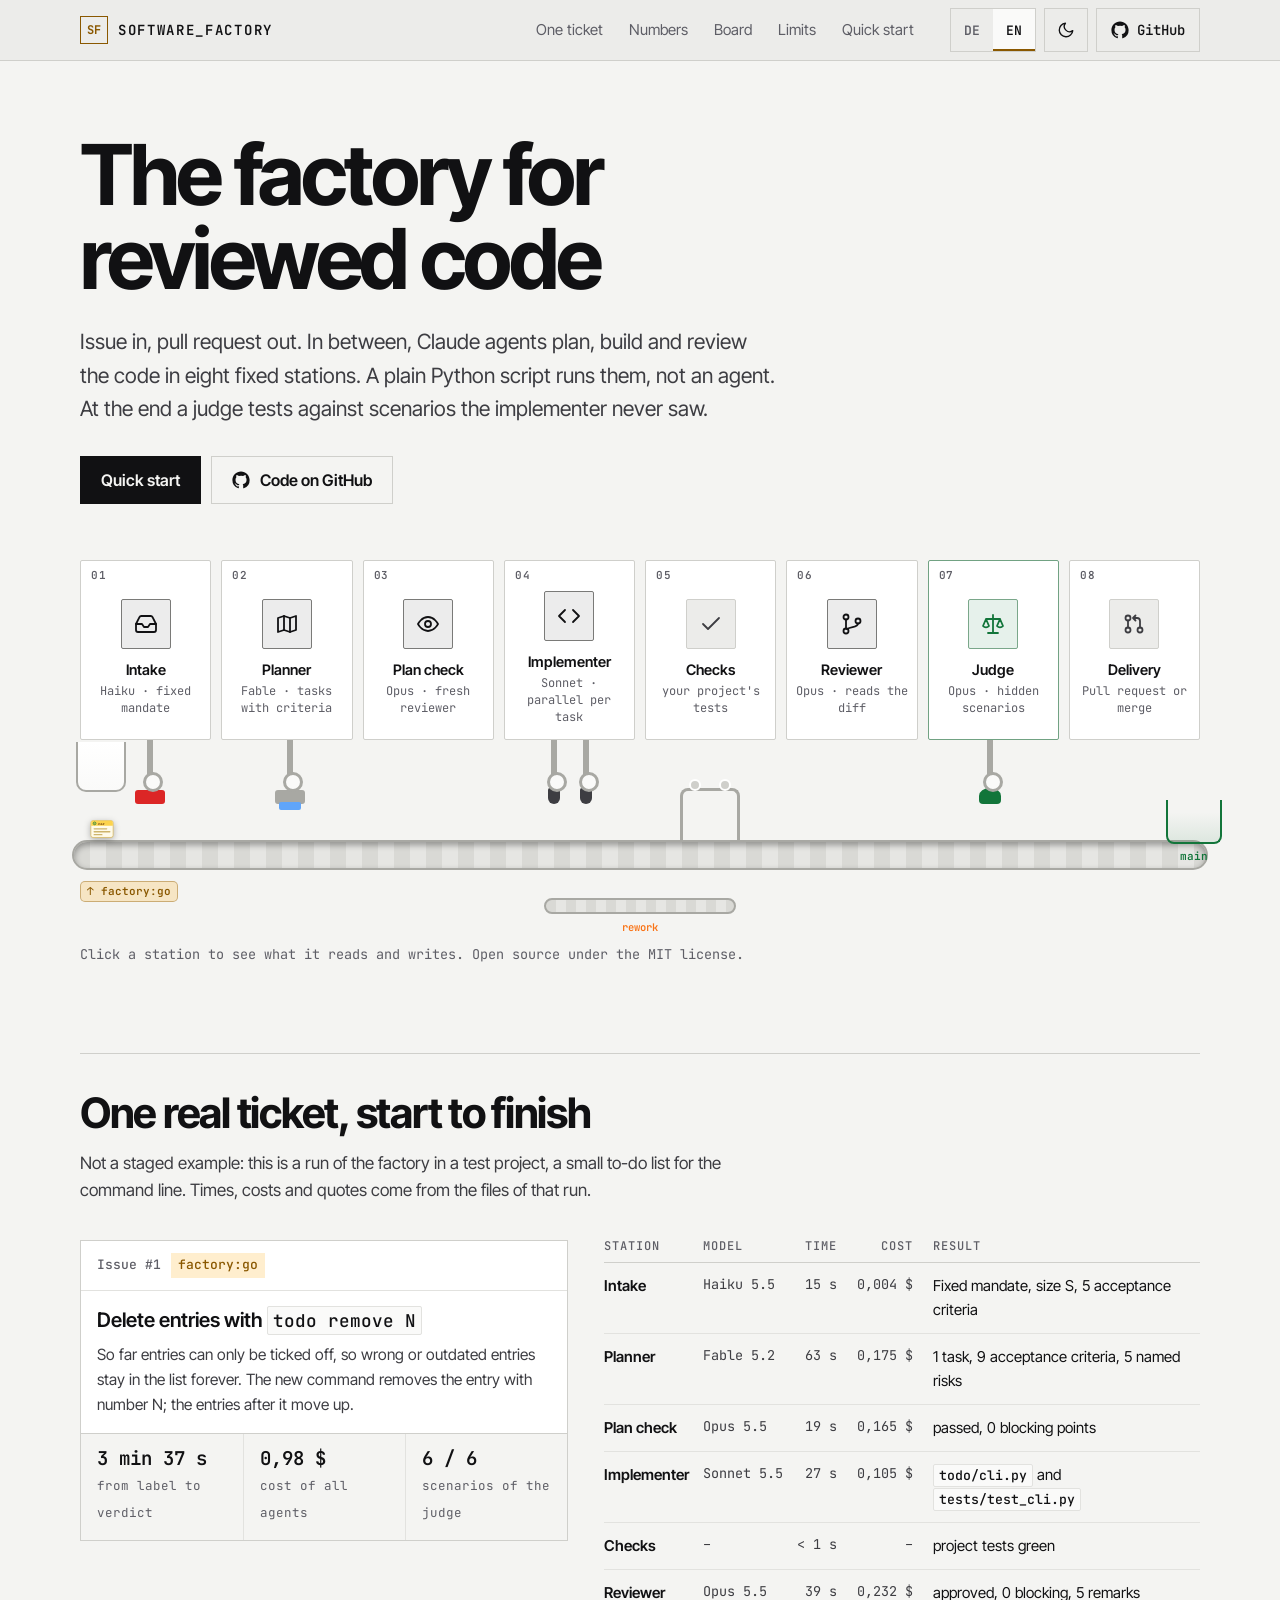
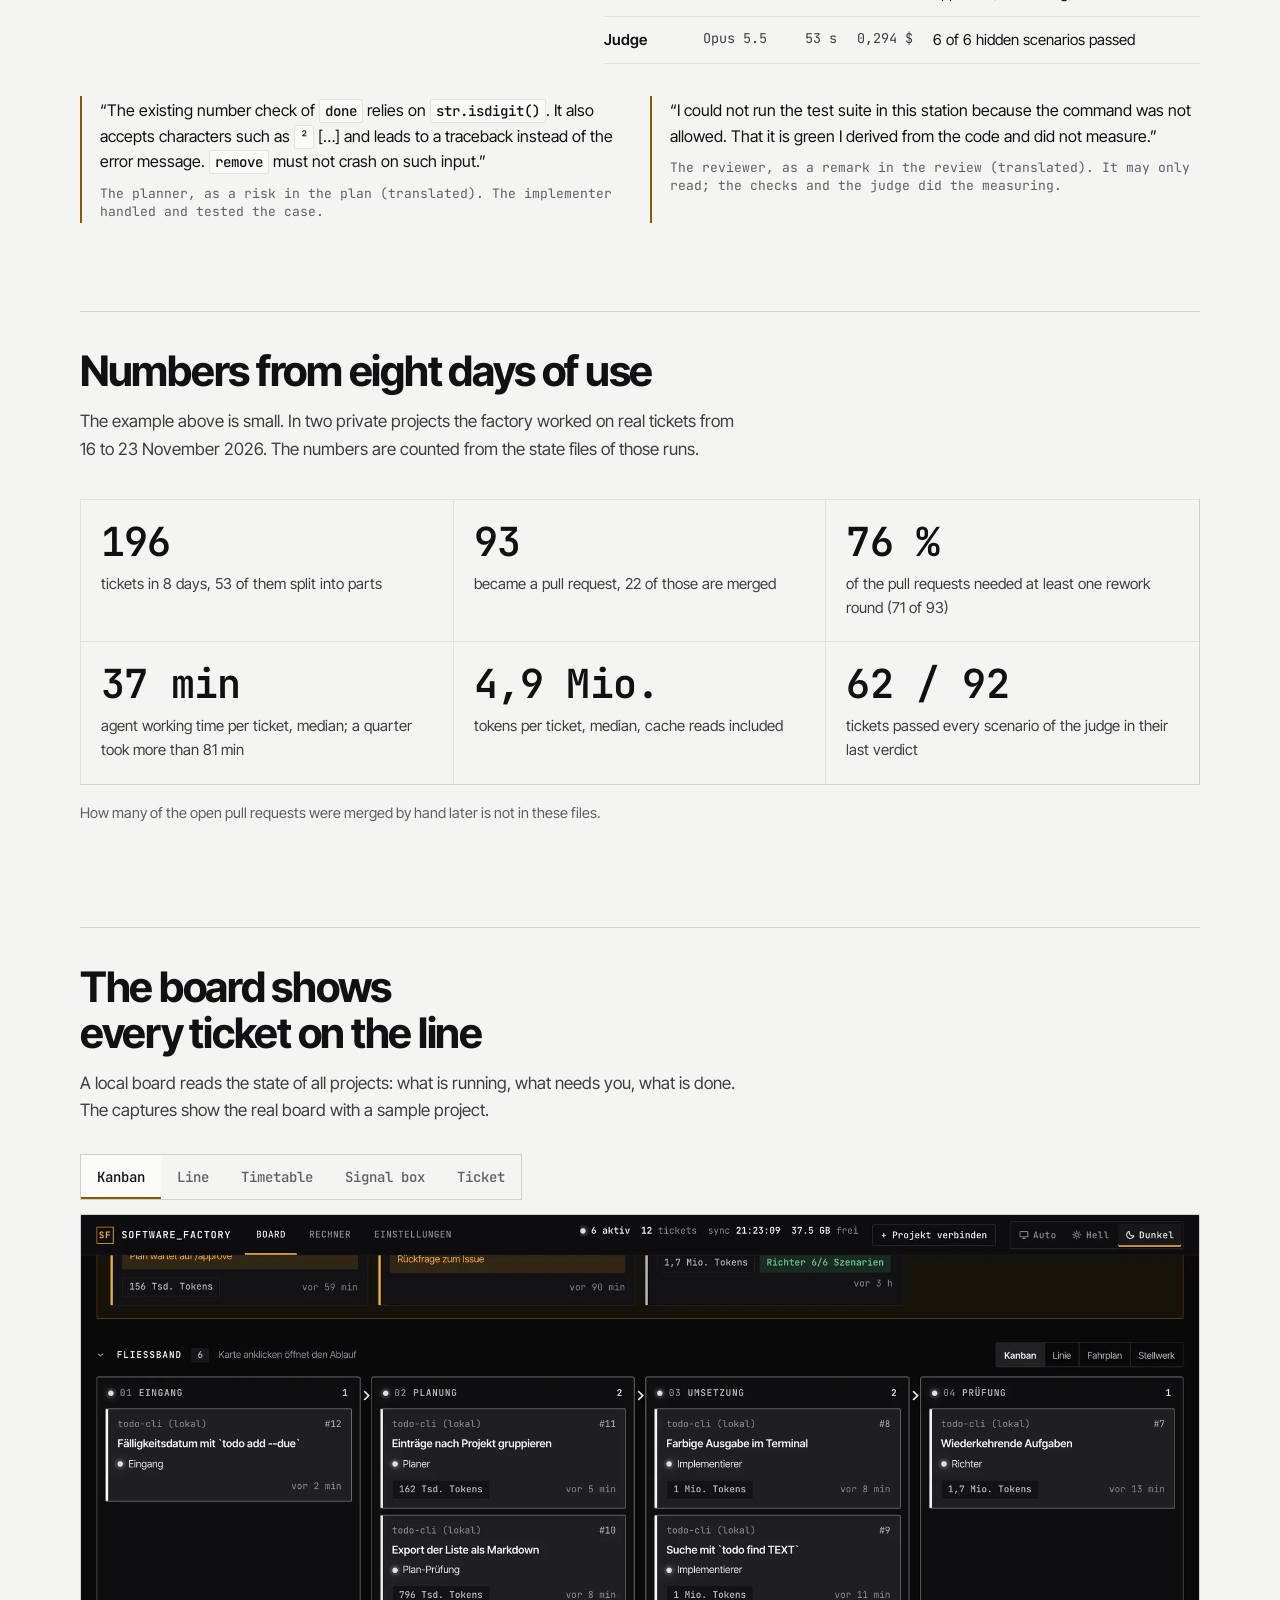
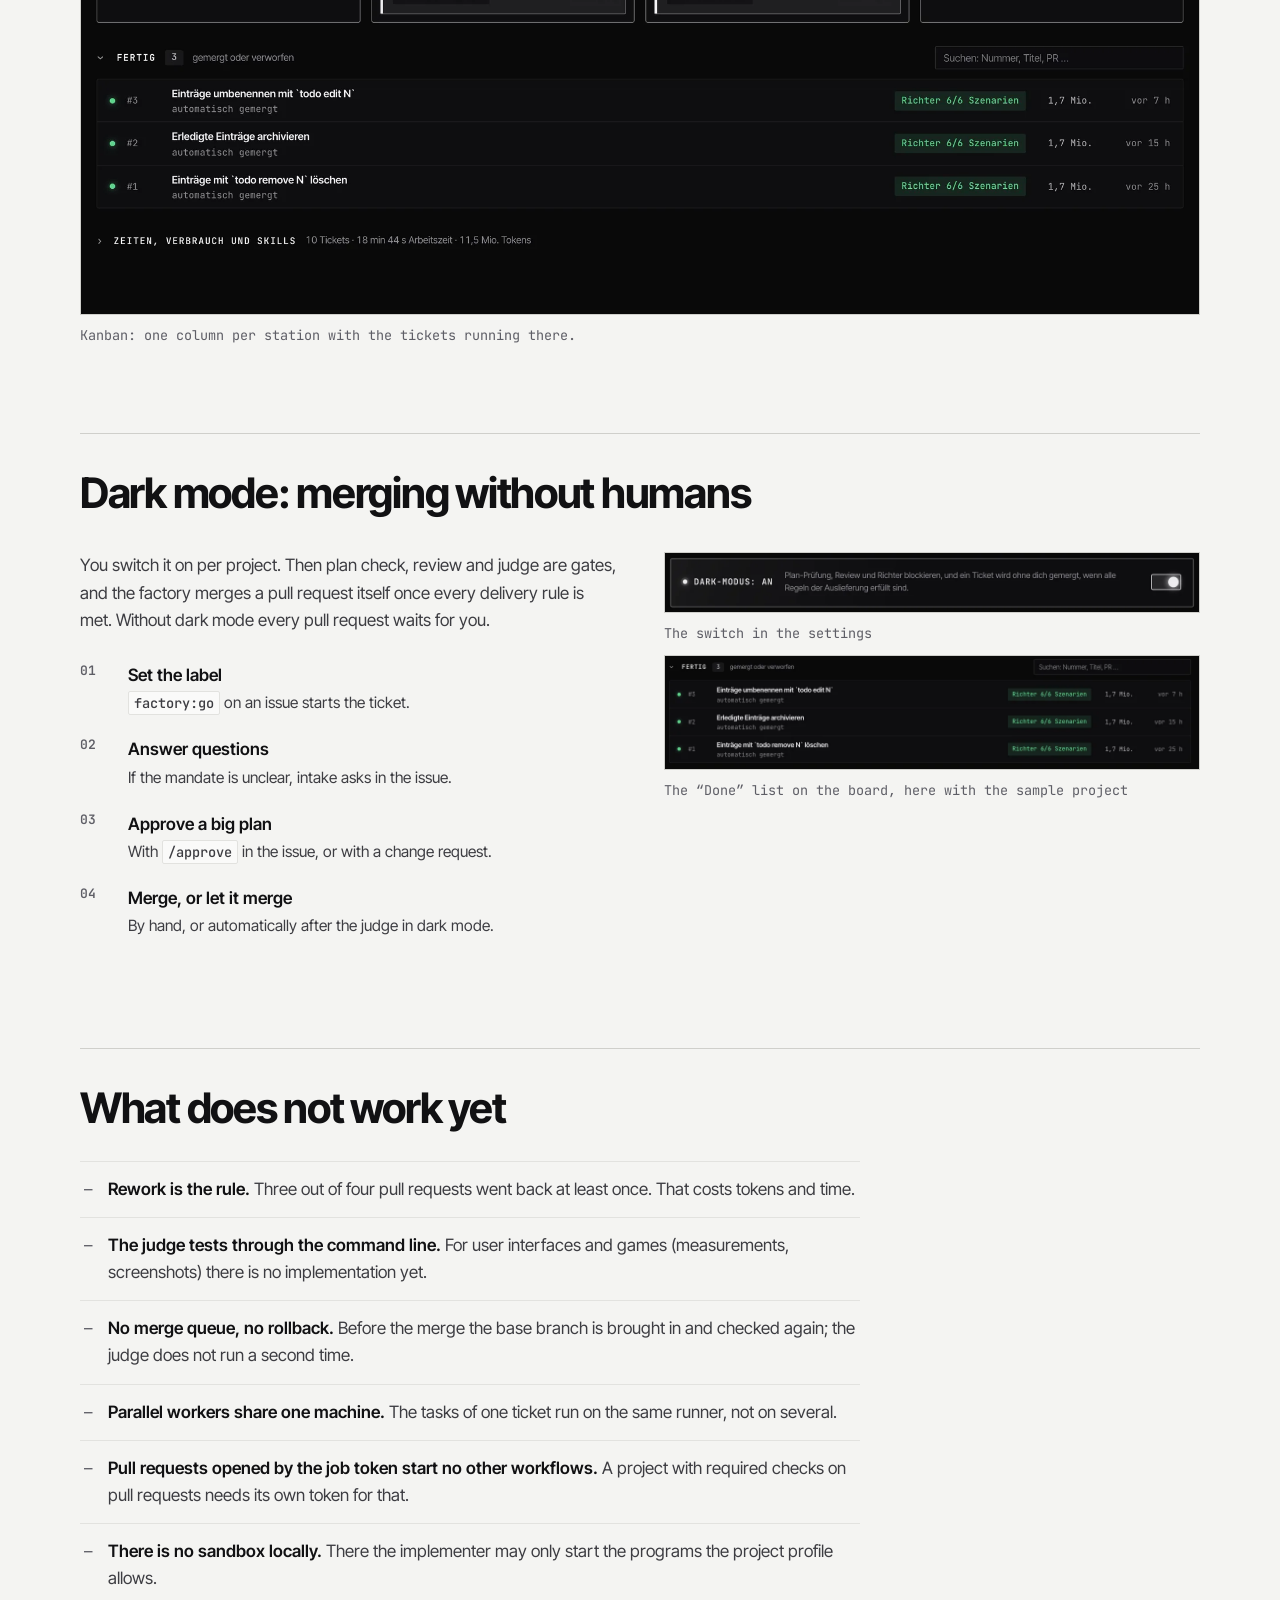
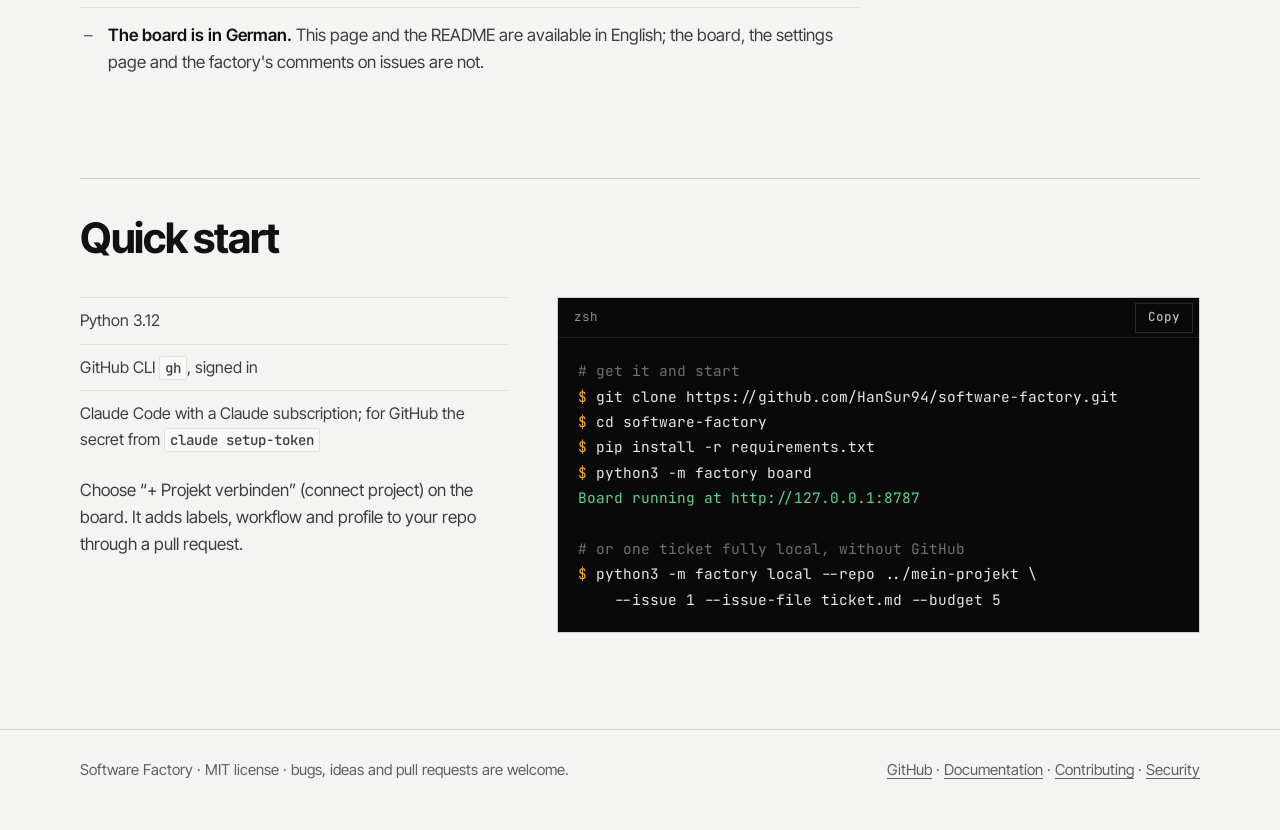
==== commit 24568e80: "README auf Englisch, deutsche Fassung als README.de.md README.md ist jetzt die englische Fassung mit" ====
--- a/docs/index.html
+++ b/docs/index.html
@@ -591,7 +591,7 @@
 <li data-en="&lt;b&gt;Parallel workers share one machine.&lt;/b&gt; The tasks of one ticket run on the same runner, not on several."><b>Parallele Arbeiter teilen sich eine Maschine.</b> Die Tasks eines Tickets laufen auf demselben Runner, nicht auf mehreren.</li>
 <li data-en="&lt;b&gt;Pull requests opened by the job token start no other workflows.&lt;/b&gt; A project with required checks on pull requests needs its own token for that."><b>Pull Requests vom Job-Token starten keine anderen Workflows.</b> Ein Projekt mit Pflicht-Checks auf Pull Requests braucht dafür einen eigenen Token.</li>
 <li data-en="&lt;b&gt;There is no sandbox locally.&lt;/b&gt; There the implementer may only start the programs the project profile allows."><b>Lokal gibt es keine Sandbox.</b> Der Implementierer darf dort nur die Programme starten, die das Projektprofil erlaubt.</li>
-<li data-en="&lt;b&gt;Board and documentation are in German.&lt;/b&gt; So far only this page is available in English."><b>Board und Dokumentation sind auf Deutsch.</b> Englisch gibt es bisher nur auf dieser Seite.</li>
+<li data-en="&lt;b&gt;The board is in German.&lt;/b&gt; This page and the README are available in English; the board, the settings page and the factory's comments on issues are not."><b>Das Board ist auf Deutsch.</b> Diese Seite und die README gibt es auf Englisch; das Board, die Einstellungsseite und die Kommentare der Factory an Issues nicht.</li>
     </ul>
   </div></section>
 
